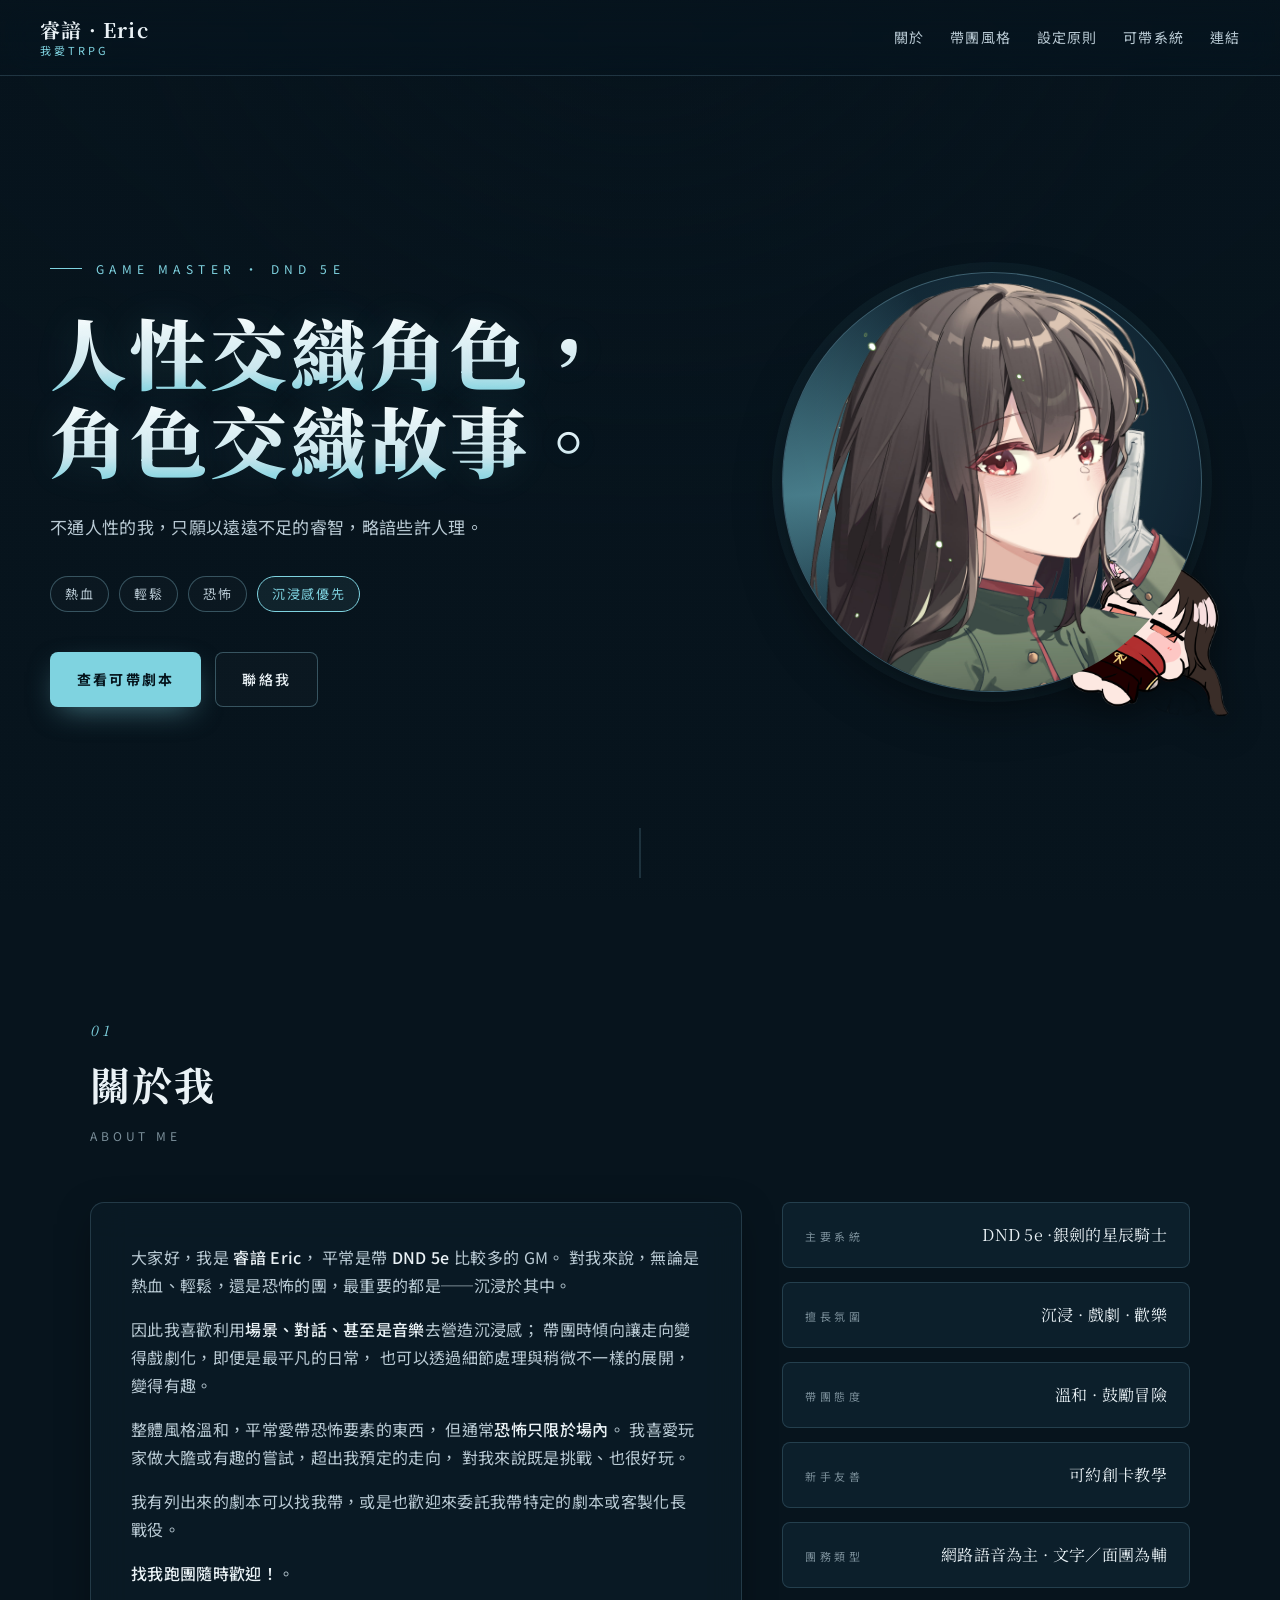
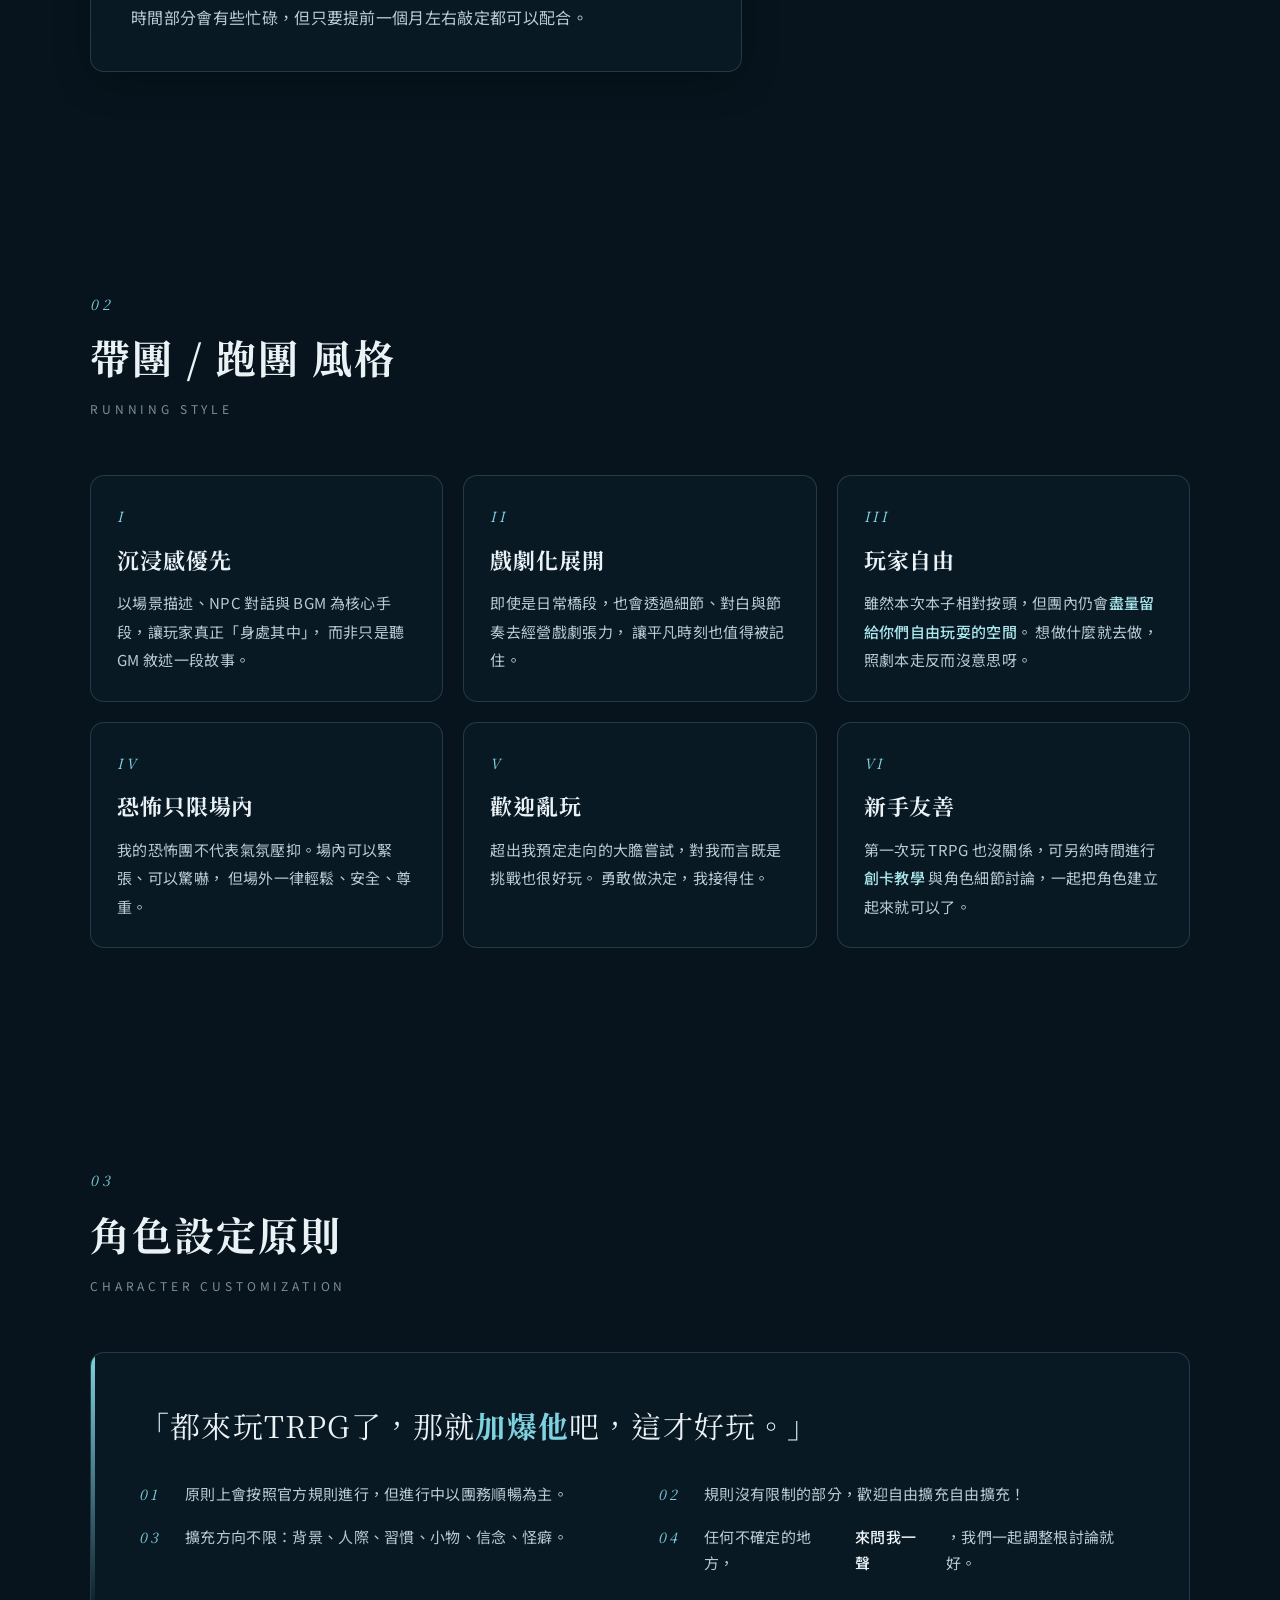
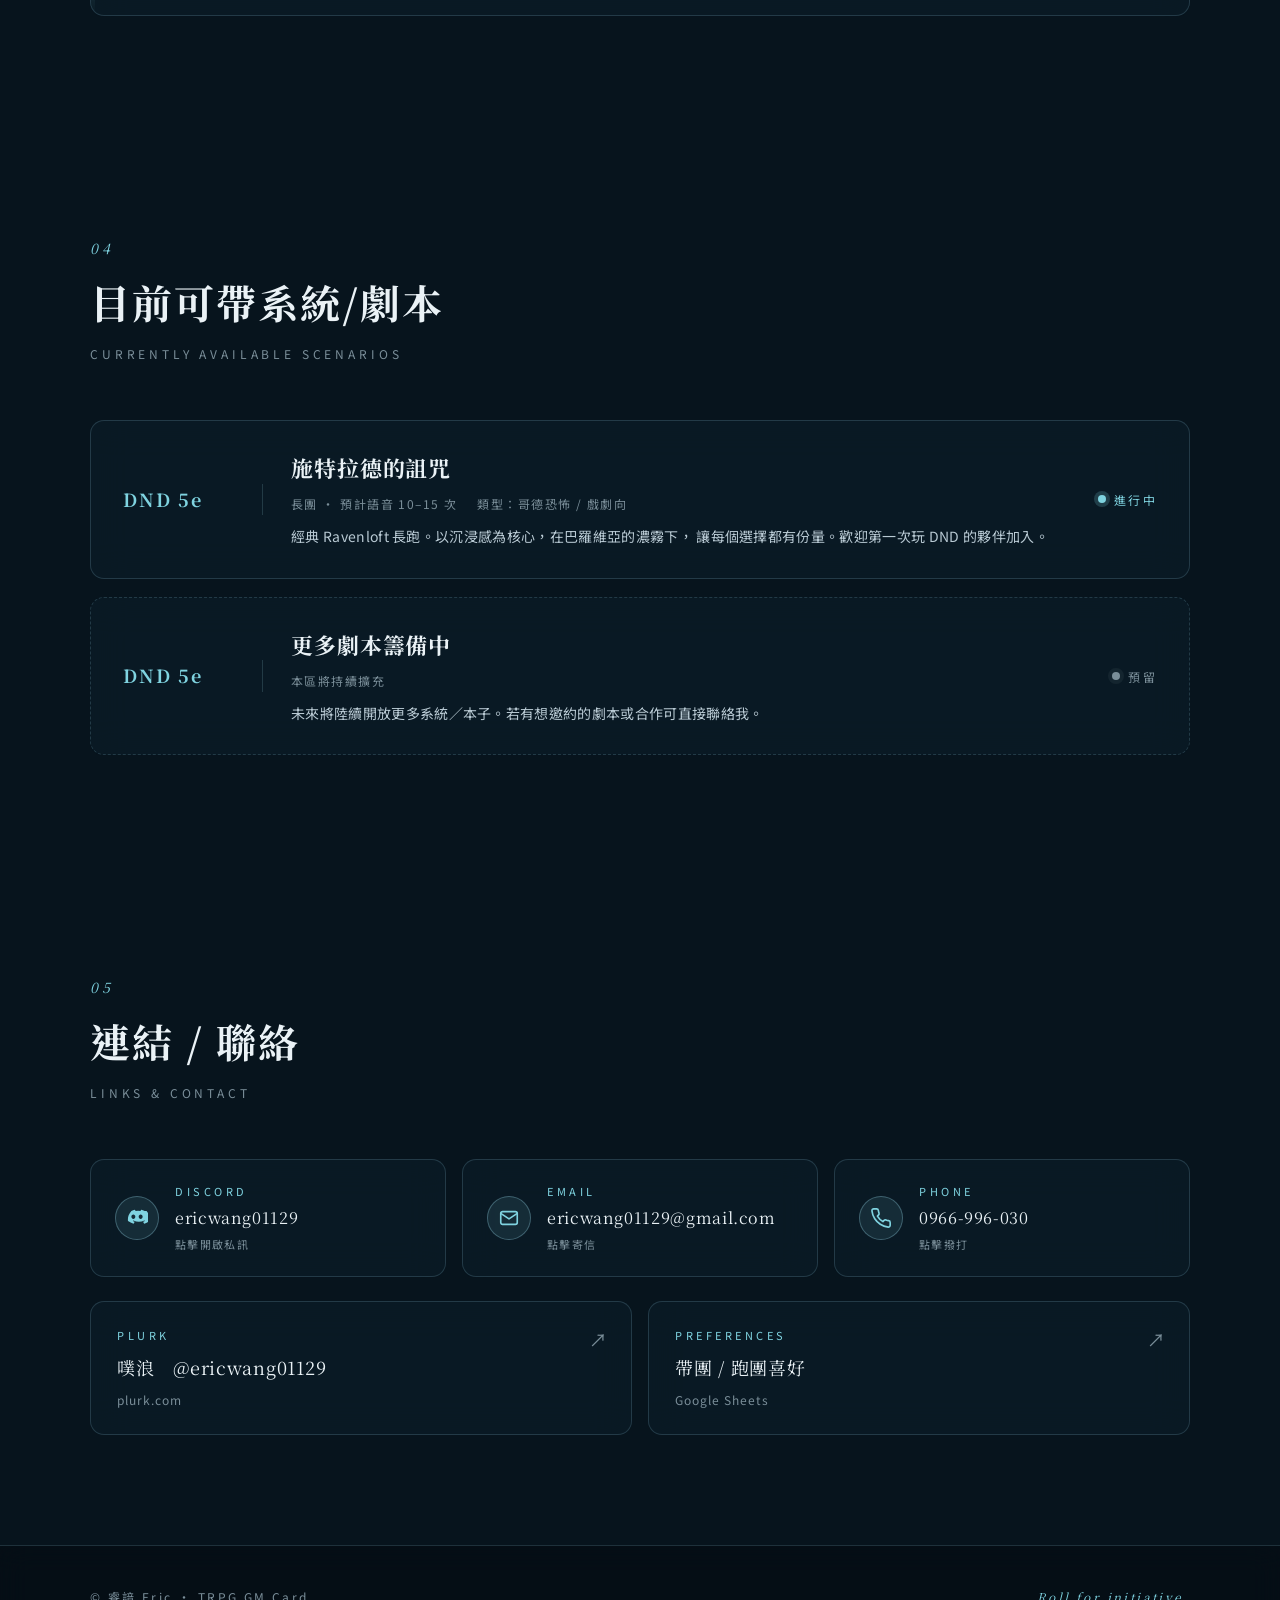
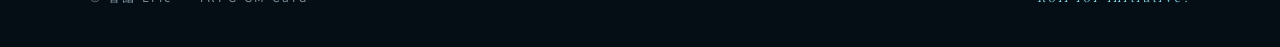
==== index.html @ 3abad796 "update: transparent portraits, remove voice section, refine about copy & links Co-Authored-By: Claud" ====
<!DOCTYPE html>
<html lang="zh-Hant">
<head>
<meta charset="UTF-8" />
<meta name="viewport" content="width=device-width, initial-scale=1.0" />
<title>睿諳 Eric｜TRPG GM / player</title>
<meta name="description" content="睿諳 Eric — TRPG GM 自介。擅長 DND5e，帶團以沉浸感與戲劇化為核心，歡迎玩家大膽嘗試。" />
<link rel="icon" type="image/png" href="icon.png" />
<link rel="preconnect" href="https://fonts.googleapis.com" />
<link rel="preconnect" href="https://fonts.gstatic.com" crossorigin />
<link href="https://fonts.googleapis.com/css2?family=Noto+Sans+TC:wght@300;400;500;700&family=Noto+Serif+TC:wght@500;700;900&family=Cormorant+Garamond:ital,wght@0,500;0,600;1,500&display=swap" rel="stylesheet" />
<link rel="stylesheet" href="style.css" />
</head>
<body>

<div class="bg-layer" aria-hidden="true"></div>
<div class="bg-veil" aria-hidden="true"></div>

<header class="nav">
  <div class="nav__brand">
    <span class="nav__mark">睿諳 · Eric</span>
    <span class="nav__sub">我愛TRPG</span>
  </div>
  <nav class="nav__links">
    <a href="#about">關於</a>
    <a href="#style">帶團風格</a>
    <a href="#custom">設定原則</a>
    <a href="#run">可帶系統</a>
    <a href="#contact">連結</a>
  </nav>
</header>

<main>

  <section class="hero" id="top">
    <div class="hero__inner">
      <div class="hero__text">
        <p class="hero__eyebrow">Game Master ·  DND 5e</p>
        <h1 class="hero__title">
          <span class="hero__title-line">人性交織角色，</span>
          <span class="hero__title-line">角色交織故事。</span>
        </h1>
        <p class="hero__slogan">
          不通人性的我，只願以遠遠不足的睿智，略諳些許人理。
        </p>
        <div class="hero__meta">
          <span class="tag">熱血</span>
          <span class="tag">輕鬆</span>
          <span class="tag">恐怖</span>
          <span class="tag tag--accent">沉浸感優先</span>
        </div>
        <div class="hero__cta">
          <a class="btn btn--primary" href="#run">查看可帶劇本</a>
          <a class="btn btn--ghost" href="#contact">聯絡我</a>
        </div>
      </div>

      <div class="hero__portrait">
        <div class="portrait-frame">
          <img src="icon.png" alt="睿諳 Eric 頭像" />
        </div>
        <div class="portrait-chibi">
          <img src="gm_portrait.png" alt="睿諳 Eric Q 版立繪" />
        </div>
      </div>
    </div>
    <div class="hero__scroll" aria-hidden="true">
      <span></span>
    </div>
  </section>

  <section class="section" id="about">
    <div class="section__head">
      <span class="section__index">01</span>
      <h2 class="section__title">關於我</h2>
      <p class="section__sub">About Me</p>
    </div>
    <div class="about">
      <div class="about__card">
        <p>
          大家好，我是 <strong>睿諳 Eric</strong>，
          平常是帶 <strong>DND 5e</strong> 比較多的 GM。
          對我來說，無論是熱血、輕鬆，還是恐怖的團，最重要的都是──沉浸於其中。
        </p>
        <p>
          因此我喜歡利用<strong>場景、對話、甚至是音樂</strong>去營造沉浸感；
          帶團時傾向讓走向變得戲劇化，即便是最平凡的日常，
          也可以透過細節處理與稍微不一樣的展開，變得有趣。
        </p>
        <p>
          整體風格溫和，平常愛帶恐怖要素的東西，
          但通常<strong>恐怖只限於場內</strong>。
          我喜愛玩家做大膽或有趣的嘗試，超出我預定的走向，
          對我來說既是挑戰、也很好玩。
        </p>
        <p>
          我有列出來的劇本可以找我帶，或是也歡迎來委託我帶特定的劇本或客製化長戰役。
        </p>
        <p>
          <strong>找我跑團隨時歡迎！</strong>。
        </p>
        <p>
          時間部分會有些忙碌，但只要提前一個月左右敲定都可以配合。
        </p>
      </div>
      <aside class="about__side">
        <div class="fact">
          <span class="fact__label">主要系統</span>
          <span class="fact__value">DND 5e ·銀劍的星辰騎士</span>
        </div>
        <div class="fact">
          <span class="fact__label">擅長氛圍</span>
          <span class="fact__value">沉浸 · 戲劇 · 歡樂</span>
        </div>
        <div class="fact">
          <span class="fact__label">帶團態度</span>
          <span class="fact__value">溫和 · 鼓勵冒險</span>
        </div>
        <div class="fact">
          <span class="fact__label">新手友善</span>
          <span class="fact__value">可約創卡教學</span>
        </div>
        <div class="fact">
          <span class="fact__label">團務類型</span>
          <span class="fact__value">網路語音為主 · 文字／面團為輔</span>
        </div>
      </aside>
    </div>
  </section>

  <section class="section" id="style">
    <div class="section__head">
      <span class="section__index">02</span>
      <h2 class="section__title">帶團 / 跑團 風格</h2>
      <p class="section__sub">Running Style</p>
    </div>
    <div class="cards">
      <article class="card">
        <div class="card__num">I</div>
        <h3 class="card__title">沉浸感優先</h3>
        <p class="card__desc">
          以場景描述、NPC 對話與 BGM 為核心手段，讓玩家真正「身處其中」，
          而非只是聽 GM 敘述一段故事。
        </p>
      </article>
      <article class="card">
        <div class="card__num">II</div>
        <h3 class="card__title">戲劇化展開</h3>
        <p class="card__desc">
          即使是日常橋段，也會透過細節、對白與節奏去經營戲劇張力，
          讓平凡時刻也值得被記住。
        </p>
      </article>
      <article class="card">
        <div class="card__num">III</div>
        <h3 class="card__title">玩家自由</h3>
        <p class="card__desc">
          雖然本次本子相對按頭，但團內仍會<strong>盡量留給你們自由玩耍的空間</strong>。
          想做什麼就去做，照劇本走反而沒意思呀。
        </p>
      </article>
      <article class="card">
        <div class="card__num">IV</div>
        <h3 class="card__title">恐怖只限場內</h3>
        <p class="card__desc">
          我的恐怖團不代表氣氛壓抑。場內可以緊張、可以驚嚇，
          但場外一律輕鬆、安全、尊重。
        </p>
      </article>
      <article class="card">
        <div class="card__num">V</div>
        <h3 class="card__title">歡迎亂玩</h3>
        <p class="card__desc">
          超出我預定走向的大膽嘗試，對我而言既是挑戰也很好玩。
          勇敢做決定，我接得住。
        </p>
      </article>
      <article class="card">
        <div class="card__num">VI</div>
        <h3 class="card__title">新手友善</h3>
        <p class="card__desc">
          第一次玩 TRPG 也沒關係，可另約時間進行<strong>創卡教學</strong>
          與角色細節討論，一起把角色建立起來就可以了。
        </p>
      </article>
    </div>
  </section>

  <section class="section" id="custom">
    <div class="section__head">
      <span class="section__index">03</span>
      <h2 class="section__title">角色設定原則</h2>
      <p class="section__sub">Character Customization</p>
    </div>
    <div class="quote-block">
      <p class="quote-block__text">
        「都來玩TRPG了，那就<strong>加爆他</strong>吧，這才好玩。」
      </p>
      <ul class="rule-list">
        <li><span>01</span>原則上會按照官方規則進行，但進行中以團務順暢為主。</li>
        <li><span>02</span>規則沒有限制的部分，歡迎自由擴充自由擴充！</li>
        <li><span>03</span>擴充方向不限：背景、人際、習慣、小物、信念、怪癖。</li>
        <li><span>04</span>任何不確定的地方，<strong>來問我一聲</strong>，我們一起調整根討論就好。</li>
      </ul>
    </div>
  </section>

  <section class="section" id="run">
    <div class="section__head">
      <span class="section__index">04</span>
      <h2 class="section__title">目前可帶系統/劇本</h2>
      <p class="section__sub">Currently Available Scenarios</p>
    </div>

    <div class="run-list">

      <article class="run-item run-item--active">
        <div class="run-item__system">DND 5e</div>
        <div class="run-item__body">
          <h3 class="run-item__title">施特拉德的詛咒</h3>
          <p class="run-item__meta">
            <span>長團 · 預計語音 10–15 次</span>
            <span>類型：哥德恐怖 / 戲劇向</span>
          </p>
          <p class="run-item__desc">
            經典 Ravenloft 長跑。以沉浸感為核心，在巴羅維亞的濃霧下，
            讓每個選擇都有份量。歡迎第一次玩 DND 的夥伴加入。
          </p>
        </div>
        <div class="run-item__status">
          <span class="status-dot"></span>
          <span>進行中</span>
        </div>
      </article>

      <article class="run-item run-item--placeholder" aria-hidden="false">
        <div class="run-item__system">DND 5e</div>
        <div class="run-item__body">
          <h3 class="run-item__title">更多劇本籌備中</h3>
          <p class="run-item__meta">
            <span>本區將持續擴充</span>
          </p>
          <p class="run-item__desc">
            未來將陸續開放更多系統／本子。若有想邀約的劇本或合作可直接聯絡我。
          </p>
        </div>
        <div class="run-item__status run-item__status--muted">
          <span class="status-dot status-dot--muted"></span>
          <span>預留</span>
        </div>
      </article>

    </div>
  </section>

  <section class="section" id="contact">
    <div class="section__head">
      <span class="section__index">05</span>
      <h2 class="section__title">連結 / 聯絡</h2>
      <p class="section__sub">Links &amp; Contact</p>
    </div>

    <div class="contacts">
      <a class="contact-card" href="https://discord.com/users/708892786069340219" target="_blank" rel="noopener" data-discord-id="708892786069340219" data-discord="ericwang01129" id="discord-link">
        <span class="contact-card__icon" aria-hidden="true">
          <svg viewBox="0 0 24 24" width="22" height="22" fill="currentColor"><path d="M20.317 4.369A19.791 19.791 0 0 0 16.558 3a.074.074 0 0 0-.079.037 13.707 13.707 0 0 0-.607 1.248 18.293 18.293 0 0 0-5.487 0 12.634 12.634 0 0 0-.617-1.248.077.077 0 0 0-.079-.037 19.736 19.736 0 0 0-3.76 1.369.07.07 0 0 0-.032.027C2.533 8.05 1.79 11.62 2.156 15.146a.082.082 0 0 0 .031.056 19.9 19.9 0 0 0 5.993 3.03.077.077 0 0 0 .084-.027 14.09 14.09 0 0 0 1.226-1.994.075.075 0 0 0-.041-.104 13.1 13.1 0 0 1-1.872-.892.076.076 0 0 1-.008-.127c.126-.094.252-.192.372-.291a.074.074 0 0 1 .077-.01c3.927 1.793 8.18 1.793 12.061 0a.074.074 0 0 1 .078.009c.12.099.246.198.373.292a.076.076 0 0 1-.006.127 12.299 12.299 0 0 1-1.873.891.076.076 0 0 0-.04.105c.36.698.772 1.362 1.225 1.993a.076.076 0 0 0 .084.028 19.84 19.84 0 0 0 6.002-3.03.077.077 0 0 0 .032-.054c.5-4.086-.838-7.627-3.548-10.75a.06.06 0 0 0-.031-.028zM8.02 13.001c-1.183 0-2.157-1.086-2.157-2.419 0-1.333.956-2.419 2.157-2.419 1.21 0 2.176 1.095 2.157 2.419 0 1.333-.956 2.419-2.157 2.419zm7.975 0c-1.183 0-2.157-1.086-2.157-2.419 0-1.333.955-2.419 2.157-2.419 1.21 0 2.176 1.095 2.157 2.419 0 1.333-.946 2.419-2.157 2.419z"/></svg>
        </span>
        <span class="contact-card__body">
          <span class="contact-card__label">Discord</span>
          <span class="contact-card__value">ericwang01129</span>
          <span class="contact-card__hint">點擊開啟私訊</span>
        </span>
      </a>
      <a class="contact-card" href="mailto:ericwang01129@gmail.com">
        <span class="contact-card__icon" aria-hidden="true">
          <svg viewBox="0 0 24 24" width="22" height="22" fill="none" stroke="currentColor" stroke-width="1.8" stroke-linecap="round" stroke-linejoin="round"><rect x="3" y="5" width="18" height="14" rx="2"/><path d="m3 7 9 6 9-6"/></svg>
        </span>
        <span class="contact-card__body">
          <span class="contact-card__label">Email</span>
          <span class="contact-card__value">ericwang01129@gmail.com</span>
          <span class="contact-card__hint">點擊寄信</span>
        </span>
      </a>
      <a class="contact-card" href="tel:+886966996030">
        <span class="contact-card__icon" aria-hidden="true">
          <svg viewBox="0 0 24 24" width="22" height="22" fill="none" stroke="currentColor" stroke-width="1.8" stroke-linecap="round" stroke-linejoin="round"><path d="M22 16.92v3a2 2 0 0 1-2.18 2 19.8 19.8 0 0 1-8.63-3.07 19.5 19.5 0 0 1-6-6A19.8 19.8 0 0 1 2.12 4.18 2 2 0 0 1 4.11 2h3a2 2 0 0 1 2 1.72c.13.96.37 1.9.72 2.81a2 2 0 0 1-.45 2.11L8.09 9.91a16 16 0 0 0 6 6l1.27-1.27a2 2 0 0 1 2.11-.45c.91.35 1.85.59 2.81.72A2 2 0 0 1 22 16.92z"/></svg>
        </span>
        <span class="contact-card__body">
          <span class="contact-card__label">Phone</span>
          <span class="contact-card__value">0966-996-030</span>
          <span class="contact-card__hint">點擊撥打</span>
        </span>
      </a>
    </div>

    <div class="links">
      <a class="link-card link-card--plurk" href="https://www.plurk.com/ericwang01129" target="_blank" rel="noopener">
        <span class="link-card__label">Plurk</span>
        <span class="link-card__title">噗浪　@ericwang01129</span>
        <span class="link-card__host">plurk.com</span>
      </a>
      <a class="link-card" href="https://docs.google.com/spreadsheets/d/1qaFRh_afMHn3Cic2g0D_mA1LK4wx4jQMWtgRkd-EBUM/edit?usp=sharing" target="_blank" rel="noopener">
        <span class="link-card__label">Preferences</span>
        <span class="link-card__title">帶團 / 跑團喜好</span>
        <span class="link-card__host">Google Sheets</span>
      </a>
    </div>
  </section>

</main>

<footer class="footer">
  <div class="footer__inner">
    <p class="footer__left">© 睿諳 Eric · TRPG GM Card</p>
    <p class="footer__right">Roll for initiative.</p>
  </div>
</footer>

<script src="script.js" defer></script>
</body>
</html>
---- style.css ----
/* ============================================================
   睿諳 Eric · TRPG GM Card
   Palette: deep ocean blue + muted teal + warm accent
   ============================================================ */

:root {
  --c-ink:        #eaf2f6;
  --c-ink-soft:   #b9cad4;
  --c-ink-mute:   #7a8e99;
  --c-bg:         #07141d;
  --c-surface:    rgba(12, 28, 39, 0.72);
  --c-surface-2:  rgba(18, 40, 55, 0.55);
  --c-border:     rgba(150, 210, 230, 0.18);
  --c-border-2:   rgba(150, 210, 230, 0.32);
  --c-accent:     #7fd3e0;        /* teal */
  --c-accent-2:   #a8e6ec;        /* light teal */
  --c-warm:       #e08a7a;        /* coral (portrait scarf) */
  --c-warm-2:     #f2b3a5;

  --f-serif:    "Noto Serif TC", "Cormorant Garamond", "Songti TC", serif;
  --f-sans:     "Noto Sans TC", -apple-system, "PingFang TC", "Microsoft JhengHei", sans-serif;

  --radius:   14px;
  --radius-s: 8px;
  --shadow-1: 0 10px 40px -12px rgba(0, 0, 0, 0.55);
  --shadow-2: 0 20px 60px -20px rgba(0, 0, 0, 0.7);

  --maxw: 1180px;
}

*, *::before, *::after { box-sizing: border-box; }

html { scroll-behavior: smooth; }

body {
  margin: 0;
  font-family: var(--f-sans);
  color: var(--c-ink);
  background: var(--c-bg);
  line-height: 1.75;
  letter-spacing: 0.02em;
  overflow-x: hidden;
  -webkit-font-smoothing: antialiased;
}

/* ---------- background layers ---------- */
.bg-layer {
  position: fixed;
  inset: 0;
  z-index: -2;
  background-image: url("background.png");
  background-size: cover;
  background-position: center top;
  background-repeat: no-repeat;
  filter: saturate(1.05) brightness(0.55);
  transform: scale(1.03);
}
.bg-veil {
  position: fixed;
  inset: 0;
  z-index: -1;
  background:
    radial-gradient(ellipse at 50% 0%, rgba(7, 20, 29, 0.35) 0%, rgba(7, 20, 29, 0.85) 55%, rgba(7, 20, 29, 0.98) 100%),
    linear-gradient(180deg, rgba(7, 20, 29, 0) 0%, rgba(7, 20, 29, 0.92) 60%);
}

/* subtle grain */
body::after {
  content: "";
  pointer-events: none;
  position: fixed;
  inset: 0;
  z-index: -1;
  background-image:
    radial-gradient(rgba(255,255,255,0.03) 1px, transparent 1px);
  background-size: 3px 3px;
  opacity: 0.5;
  mix-blend-mode: overlay;
}

/* ---------- nav ---------- */
.nav {
  position: sticky;
  top: 0;
  z-index: 20;
  display: flex;
  justify-content: space-between;
  align-items: center;
  padding: 18px 40px;
  backdrop-filter: blur(14px) saturate(1.2);
  -webkit-backdrop-filter: blur(14px) saturate(1.2);
  background: linear-gradient(180deg, rgba(7,20,29,0.7), rgba(7,20,29,0.35));
  border-bottom: 1px solid var(--c-border);
}
.nav__brand {
  display: flex;
  flex-direction: column;
  line-height: 1.2;
}
.nav__mark {
  font-family: var(--f-serif);
  font-weight: 700;
  font-size: 20px;
  letter-spacing: 0.06em;
  color: var(--c-ink);
}
.nav__sub {
  font-size: 11px;
  letter-spacing: 0.28em;
  color: var(--c-accent);
  text-transform: uppercase;
  margin-top: 2px;
}
.nav__links {
  display: flex;
  gap: 26px;
}
.nav__links a {
  color: var(--c-ink-soft);
  text-decoration: none;
  font-size: 14px;
  letter-spacing: 0.08em;
  position: relative;
  transition: color 0.2s ease;
}
.nav__links a::after {
  content: "";
  position: absolute;
  left: 0; right: 0; bottom: -6px;
  height: 1px;
  background: var(--c-accent);
  transform: scaleX(0);
  transform-origin: left;
  transition: transform 0.3s ease;
}
.nav__links a:hover {
  color: var(--c-ink);
}
.nav__links a:hover::after { transform: scaleX(1); }

/* ---------- hero ---------- */
.hero {
  position: relative;
  min-height: calc(100vh - 68px);
  display: flex;
  align-items: center;
  padding: 60px 40px 80px;
}
.hero__inner {
  width: 100%;
  max-width: var(--maxw);
  margin: 0 auto;
  display: grid;
  grid-template-columns: 1.35fr 1fr;
  gap: 60px;
  align-items: center;
}
.hero__eyebrow {
  font-family: var(--f-sans);
  letter-spacing: 0.45em;
  text-transform: uppercase;
  font-size: 12px;
  color: var(--c-accent);
  margin: 0 0 28px;
  padding-left: 46px;
  position: relative;
}
.hero__eyebrow::before {
  content: "";
  position: absolute;
  left: 0;
  top: 50%;
  width: 32px;
  height: 1px;
  background: var(--c-accent);
}
.hero__title {
  font-family: var(--f-serif);
  font-weight: 900;
  font-size: clamp(40px, 6vw, 78px);
  line-height: 1.15;
  margin: 0 0 28px;
  letter-spacing: 0.04em;
  color: var(--c-ink);
}
.hero__title-line {
  display: block;
  background: linear-gradient(180deg, #ffffff 0%, #cfe8ef 70%, #7fd3e0 100%);
  -webkit-background-clip: text;
  background-clip: text;
  color: transparent;
  text-shadow: 0 0 40px rgba(127, 211, 224, 0.12);
}
.hero__slogan {
  font-size: 17px;
  color: var(--c-ink-soft);
  max-width: 520px;
  margin: 0 0 32px;
  line-height: 1.9;
}
.hero__meta {
  display: flex;
  gap: 10px;
  flex-wrap: wrap;
  margin-bottom: 40px;
}
.tag {
  display: inline-block;
  padding: 6px 14px;
  border: 1px solid var(--c-border-2);
  border-radius: 999px;
  font-size: 13px;
  letter-spacing: 0.12em;
  color: var(--c-ink-soft);
  background: rgba(255,255,255,0.02);
}
.tag--accent {
  border-color: var(--c-accent);
  color: var(--c-accent);
  background: rgba(127, 211, 224, 0.08);
}

.hero__cta { display: flex; gap: 14px; flex-wrap: wrap; }
.btn {
  display: inline-flex;
  align-items: center;
  gap: 8px;
  padding: 14px 26px;
  border-radius: var(--radius-s);
  font-size: 14px;
  letter-spacing: 0.16em;
  text-decoration: none;
  font-weight: 500;
  transition: transform 0.2s ease, background 0.25s ease, border-color 0.25s ease;
  border: 1px solid transparent;
}
.btn--primary {
  background: var(--c-accent);
  color: #05141c;
  font-weight: 700;
  box-shadow: 0 10px 30px -10px rgba(127, 211, 224, 0.55);
}
.btn--primary:hover {
  transform: translateY(-2px);
  background: var(--c-accent-2);
}
.btn--ghost {
  color: var(--c-ink);
  border-color: var(--c-border-2);
  background: rgba(255,255,255,0.02);
}
.btn--ghost:hover {
  border-color: var(--c-accent);
  color: var(--c-accent);
  transform: translateY(-2px);
}

/* hero portrait */
.hero__portrait {
  position: relative;
  justify-self: center;
  width: min(420px, 100%);
  aspect-ratio: 1 / 1;
}
.portrait-frame {
  position: absolute;
  inset: 0;
  border-radius: 50%;
  overflow: hidden;
  border: 1px solid var(--c-border-2);
  box-shadow: var(--shadow-2), 0 0 0 10px rgba(127, 211, 224, 0.05);
  background:
    radial-gradient(circle at 50% 40%, rgba(127, 211, 224, 0.22) 0%, rgba(18, 40, 55, 0.85) 60%, rgba(7, 20, 29, 0.95) 100%);
}
.portrait-frame::before {
  content: "";
  position: absolute;
  inset: -2px;
  border-radius: 50%;
  background: conic-gradient(from 140deg, transparent 0 20%, rgba(127,211,224,0.5) 35%, transparent 55% 100%);
  animation: spin 16s linear infinite;
  z-index: 0;
}
.portrait-frame img {
  position: relative;
  width: 100%;
  height: 100%;
  object-fit: cover;
  z-index: 1;
}
.portrait-chibi {
  position: absolute;
  right: -30px;
  bottom: -30px;
  width: 42%;
  animation: float 6s ease-in-out infinite;
  filter: drop-shadow(0 10px 18px rgba(0,0,0,0.45));
  pointer-events: none;
}
.portrait-chibi img { width: 100%; display: block; }

@keyframes spin { to { transform: rotate(360deg); } }
@keyframes float {
  0%, 100% { transform: translateY(0) rotate(0deg); }
  50%      { transform: translateY(-10px) rotate(-2deg); }
}

.hero__scroll {
  position: absolute;
  bottom: 30px;
  left: 50%;
  transform: translateX(-50%);
  width: 1px;
  height: 50px;
  background: var(--c-border-2);
  overflow: hidden;
}
.hero__scroll span {
  position: absolute;
  top: -50%;
  left: 0;
  width: 100%;
  height: 50%;
  background: linear-gradient(180deg, transparent, var(--c-accent));
  animation: drop 2s ease-in-out infinite;
}
@keyframes drop {
  0% { top: -50%; }
  100% { top: 100%; }
}

/* ---------- section common ---------- */
.section {
  max-width: var(--maxw);
  margin: 0 auto;
  padding: 110px 40px;
  position: relative;
}
.section__head {
  margin-bottom: 56px;
  display: flex;
  flex-direction: column;
  align-items: flex-start;
}
.section__index {
  font-family: var(--f-serif);
  font-style: italic;
  font-size: 14px;
  letter-spacing: 0.3em;
  color: var(--c-accent);
  margin-bottom: 6px;
}
.section__title {
  font-family: var(--f-serif);
  font-size: clamp(28px, 3.5vw, 40px);
  font-weight: 700;
  margin: 0 0 6px;
  letter-spacing: 0.05em;
}
.section__sub {
  margin: 0;
  font-size: 12px;
  letter-spacing: 0.32em;
  text-transform: uppercase;
  color: var(--c-ink-mute);
}

/* ---------- about ---------- */
.about {
  display: grid;
  grid-template-columns: 1.6fr 1fr;
  gap: 40px;
}
.about__card {
  background: var(--c-surface);
  border: 1px solid var(--c-border);
  border-radius: var(--radius);
  padding: 40px;
  backdrop-filter: blur(18px);
  -webkit-backdrop-filter: blur(18px);
  box-shadow: var(--shadow-1);
}
.about__card p {
  margin: 0 0 16px;
  color: var(--c-ink-soft);
  font-size: 16px;
}
.about__card p:last-child { margin-bottom: 0; }
.about__card strong { color: var(--c-ink); font-weight: 500; }
.about__card em {
  font-style: normal;
  color: var(--c-accent);
  font-weight: 500;
  border-bottom: 1px dashed var(--c-accent);
  padding-bottom: 1px;
}

.about__side {
  display: flex;
  flex-direction: column;
  gap: 14px;
}
.fact {
  border: 1px solid var(--c-border);
  border-radius: var(--radius-s);
  padding: 18px 22px;
  background: var(--c-surface-2);
  display: flex;
  justify-content: space-between;
  align-items: baseline;
  gap: 18px;
  transition: border-color 0.25s ease, transform 0.25s ease;
}
.fact:hover {
  border-color: var(--c-accent);
  transform: translateX(4px);
}
.fact__label {
  font-size: 11px;
  letter-spacing: 0.32em;
  color: var(--c-ink-mute);
  text-transform: uppercase;
}
.fact__value {
  font-family: var(--f-serif);
  font-size: 16px;
  color: var(--c-ink);
  text-align: right;
}

/* ---------- cards grid (style) ---------- */
.cards {
  display: grid;
  grid-template-columns: repeat(3, 1fr);
  gap: 20px;
}
.card {
  background: var(--c-surface);
  border: 1px solid var(--c-border);
  border-radius: var(--radius);
  padding: 28px 26px 26px;
  backdrop-filter: blur(18px);
  -webkit-backdrop-filter: blur(18px);
  transition: transform 0.3s ease, border-color 0.3s ease, background 0.3s ease;
  position: relative;
  overflow: hidden;
}
.card::before {
  content: "";
  position: absolute;
  inset: 0;
  background: linear-gradient(180deg, rgba(127,211,224,0.08), transparent 50%);
  opacity: 0;
  transition: opacity 0.3s ease;
}
.card:hover {
  transform: translateY(-4px);
  border-color: var(--c-border-2);
  background: rgba(18, 40, 55, 0.75);
}
.card:hover::before { opacity: 1; }
.card__num {
  font-family: var(--f-serif);
  font-style: italic;
  font-size: 14px;
  letter-spacing: 0.2em;
  color: var(--c-accent);
  margin-bottom: 12px;
  position: relative;
}
.card__title {
  font-family: var(--f-serif);
  font-size: 22px;
  margin: 0 0 10px;
  color: var(--c-ink);
  letter-spacing: 0.04em;
  position: relative;
}
.card__desc {
  margin: 0;
  color: var(--c-ink-soft);
  font-size: 15px;
  line-height: 1.9;
  position: relative;
}
.card__desc strong { color: var(--c-accent-2); font-weight: 500; }

/* ---------- duo (voice) ---------- */
.duo {
  display: grid;
  grid-template-columns: 1fr auto 1fr auto 1fr;
  gap: 28px;
  align-items: stretch;
  background: var(--c-surface);
  border: 1px solid var(--c-border);
  border-radius: var(--radius);
  padding: 40px;
  backdrop-filter: blur(18px);
  -webkit-backdrop-filter: blur(18px);
}
.duo__item { padding: 4px 0; }
.duo__title {
  font-family: var(--f-serif);
  font-size: 20px;
  margin: 0 0 10px;
  color: var(--c-accent);
  letter-spacing: 0.08em;
}
.duo__body {
  margin: 0;
  font-size: 15px;
  color: var(--c-ink-soft);
  line-height: 1.9;
}
.duo__body strong { color: var(--c-ink); font-weight: 500; }
.duo__divider {
  width: 1px;
  background: linear-gradient(180deg, transparent, var(--c-border-2), transparent);
}

/* ---------- quote + rules (custom) ---------- */
.quote-block {
  background: var(--c-surface);
  border: 1px solid var(--c-border);
  border-radius: var(--radius);
  padding: 48px 48px 40px;
  backdrop-filter: blur(18px);
  -webkit-backdrop-filter: blur(18px);
  position: relative;
  overflow: hidden;
}
.quote-block::before {
  content: "";
  position: absolute;
  top: 0; left: 0;
  width: 4px; height: 100%;
  background: linear-gradient(180deg, var(--c-accent), transparent);
}
.quote-block__text {
  font-family: var(--f-serif);
  font-size: clamp(22px, 2.5vw, 30px);
  line-height: 1.6;
  margin: 0 0 32px;
  color: var(--c-ink);
  letter-spacing: 0.04em;
}
.quote-block__text strong {
  color: var(--c-accent);
  font-weight: 700;
}
.rule-list {
  margin: 0;
  padding: 0;
  list-style: none;
  display: grid;
  grid-template-columns: repeat(2, 1fr);
  gap: 18px 36px;
}
.rule-list li {
  display: flex;
  align-items: flex-start;
  gap: 16px;
  color: var(--c-ink-soft);
  font-size: 15px;
  line-height: 1.7;
}
.rule-list li span {
  flex-shrink: 0;
  font-family: var(--f-serif);
  font-style: italic;
  color: var(--c-accent);
  font-size: 14px;
  letter-spacing: 0.2em;
  padding-top: 2px;
  min-width: 30px;
}
.rule-list li strong { color: var(--c-ink); font-weight: 500; }

/* ---------- run list ---------- */
.run-list {
  display: flex;
  flex-direction: column;
  gap: 18px;
}
.run-item {
  display: grid;
  grid-template-columns: 140px 1fr auto;
  gap: 28px;
  align-items: center;
  background: var(--c-surface);
  border: 1px solid var(--c-border);
  border-radius: var(--radius);
  padding: 28px 32px;
  backdrop-filter: blur(18px);
  -webkit-backdrop-filter: blur(18px);
  transition: border-color 0.3s ease, transform 0.3s ease;
}
.run-item:hover {
  border-color: var(--c-accent);
  transform: translateX(4px);
}
.run-item--placeholder {
  opacity: 0.7;
  border-style: dashed;
}
.run-item--placeholder:hover {
  transform: none;
  border-color: var(--c-border-2);
}
.run-item__system {
  font-family: var(--f-serif);
  font-weight: 700;
  font-size: 18px;
  letter-spacing: 0.1em;
  color: var(--c-accent);
  border-right: 1px solid var(--c-border);
  padding-right: 28px;
}
.run-item__title {
  font-family: var(--f-serif);
  font-size: 22px;
  margin: 0 0 6px;
  color: var(--c-ink);
  letter-spacing: 0.04em;
}
.run-item__meta {
  margin: 0 0 10px;
  display: flex;
  gap: 20px;
  flex-wrap: wrap;
  font-size: 12px;
  color: var(--c-ink-mute);
  letter-spacing: 0.12em;
}
.run-item__meta span { display: inline-block; }
.run-item__desc {
  margin: 0;
  color: var(--c-ink-soft);
  font-size: 14px;
  line-height: 1.8;
}
.run-item__status {
  display: flex;
  align-items: center;
  gap: 8px;
  font-size: 12px;
  letter-spacing: 0.2em;
  color: var(--c-accent);
  text-transform: uppercase;
}
.run-item__status--muted { color: var(--c-ink-mute); }
.status-dot {
  width: 8px;
  height: 8px;
  border-radius: 50%;
  background: var(--c-accent);
  box-shadow: 0 0 0 4px rgba(127, 211, 224, 0.2);
  animation: pulse 2.2s ease-in-out infinite;
}
.status-dot--muted {
  background: var(--c-ink-mute);
  box-shadow: 0 0 0 4px rgba(120,140,150,0.1);
  animation: none;
}
@keyframes pulse {
  0%, 100% { box-shadow: 0 0 0 4px rgba(127, 211, 224, 0.2); }
  50%      { box-shadow: 0 0 0 8px rgba(127, 211, 224, 0); }
}

/* ---------- contacts ---------- */
.contacts {
  display: grid;
  grid-template-columns: repeat(3, 1fr);
  gap: 16px;
  margin-bottom: 24px;
}
.contact-card {
  display: flex;
  align-items: center;
  gap: 16px;
  text-decoration: none;
  padding: 22px 24px;
  background: var(--c-surface);
  border: 1px solid var(--c-border);
  border-radius: var(--radius);
  backdrop-filter: blur(18px);
  -webkit-backdrop-filter: blur(18px);
  transition: transform 0.25s ease, border-color 0.25s ease, background 0.25s ease;
  color: var(--c-ink);
  position: relative;
  overflow: hidden;
}
.contact-card:hover {
  transform: translateY(-3px);
  border-color: var(--c-accent);
  background: rgba(18, 40, 55, 0.85);
}
.contact-card__icon {
  flex-shrink: 0;
  width: 44px;
  height: 44px;
  border-radius: 50%;
  display: inline-flex;
  align-items: center;
  justify-content: center;
  background: rgba(127, 211, 224, 0.1);
  color: var(--c-accent);
  border: 1px solid var(--c-border-2);
  transition: background 0.25s ease, color 0.25s ease;
}
.contact-card:hover .contact-card__icon {
  background: var(--c-accent);
  color: #05141c;
}
.contact-card__body {
  display: flex;
  flex-direction: column;
  gap: 3px;
  min-width: 0;
}
.contact-card__label {
  font-size: 11px;
  letter-spacing: 0.32em;
  color: var(--c-accent);
  text-transform: uppercase;
}
.contact-card__value {
  font-family: var(--f-serif);
  font-size: 16px;
  color: var(--c-ink);
  letter-spacing: 0.04em;
  overflow: hidden;
  text-overflow: ellipsis;
  white-space: nowrap;
}
.contact-card__hint {
  font-size: 11px;
  color: var(--c-ink-mute);
  letter-spacing: 0.12em;
}
.contact-card.is-copied .contact-card__hint { color: var(--c-accent); }

/* ---------- links ---------- */
.links {
  display: grid;
  grid-template-columns: repeat(2, 1fr);
  gap: 16px;
}
.link-card {
  display: flex;
  flex-direction: column;
  gap: 6px;
  text-decoration: none;
  padding: 24px 26px;
  background: var(--c-surface);
  border: 1px solid var(--c-border);
  border-radius: var(--radius);
  backdrop-filter: blur(18px);
  -webkit-backdrop-filter: blur(18px);
  transition: transform 0.25s ease, border-color 0.25s ease, background 0.25s ease;
  position: relative;
  overflow: hidden;
}
.link-card::after {
  content: "↗";
  position: absolute;
  top: 22px;
  right: 24px;
  font-size: 18px;
  color: var(--c-ink-mute);
  transition: color 0.25s ease, transform 0.25s ease;
}
.link-card:hover {
  transform: translateY(-3px);
  border-color: var(--c-accent);
  background: rgba(18, 40, 55, 0.85);
}
.link-card:hover::after {
  color: var(--c-accent);
  transform: translate(2px, -2px);
}
.link-card__label {
  font-size: 11px;
  letter-spacing: 0.32em;
  color: var(--c-accent);
  text-transform: uppercase;
}
.link-card__title {
  font-family: var(--f-serif);
  font-size: 18px;
  color: var(--c-ink);
  letter-spacing: 0.04em;
}
.link-card__host {
  font-size: 12px;
  color: var(--c-ink-mute);
  letter-spacing: 0.08em;
}
.link-card--plurk::before {
  content: "";
  position: absolute;
  bottom: 0; left: 0;
  height: 2px; width: 100%;
  background: linear-gradient(90deg, var(--c-warm), var(--c-accent));
  transform: scaleX(0);
  transform-origin: left;
  transition: transform 0.4s ease;
}
.link-card--plurk:hover::before { transform: scaleX(1); }

/* ---------- footer ---------- */
.footer {
  border-top: 1px solid var(--c-border);
  background: rgba(5, 14, 20, 0.85);
  backdrop-filter: blur(14px);
  -webkit-backdrop-filter: blur(14px);
}
.footer__inner {
  max-width: var(--maxw);
  margin: 0 auto;
  padding: 28px 40px;
  display: flex;
  justify-content: space-between;
  font-size: 12px;
  color: var(--c-ink-mute);
  letter-spacing: 0.2em;
}
.footer__right {
  font-family: var(--f-serif);
  font-style: italic;
  color: var(--c-accent);
}

/* ---------- reveal on scroll ---------- */
.reveal {
  opacity: 0;
  transform: translateY(24px);
  transition: opacity 0.8s ease, transform 0.8s ease;
}
.reveal.is-visible {
  opacity: 1;
  transform: none;
}

/* ---------- responsive ---------- */
@media (max-width: 960px) {
  .nav { padding: 14px 20px; }
  .nav__links { display: none; }

  .hero { padding: 40px 20px 60px; }
  .hero__inner {
    grid-template-columns: 1fr;
    gap: 40px;
  }
  .hero__portrait { width: min(320px, 80%); order: -1; }
  .portrait-chibi { right: -10px; bottom: -10px; }

  .section { padding: 80px 20px; }

  .about { grid-template-columns: 1fr; gap: 20px; }
  .about__card { padding: 28px; }

  .cards { grid-template-columns: 1fr; }

  .duo {
    grid-template-columns: 1fr;
    padding: 28px;
  }
  .duo__divider {
    width: 100%;
    height: 1px;
    background: linear-gradient(90deg, transparent, var(--c-border-2), transparent);
  }

  .quote-block { padding: 32px 28px; }
  .rule-list { grid-template-columns: 1fr; }

  .run-item {
    grid-template-columns: 1fr;
    gap: 12px;
    padding: 22px;
  }
  .run-item__system {
    border-right: none;
    border-bottom: 1px solid var(--c-border);
    padding: 0 0 12px;
  }

  .links { grid-template-columns: 1fr; }
  .contacts { grid-template-columns: 1fr; }

  .footer__inner {
    flex-direction: column;
    gap: 10px;
    text-align: center;
    padding: 20px;
  }
}
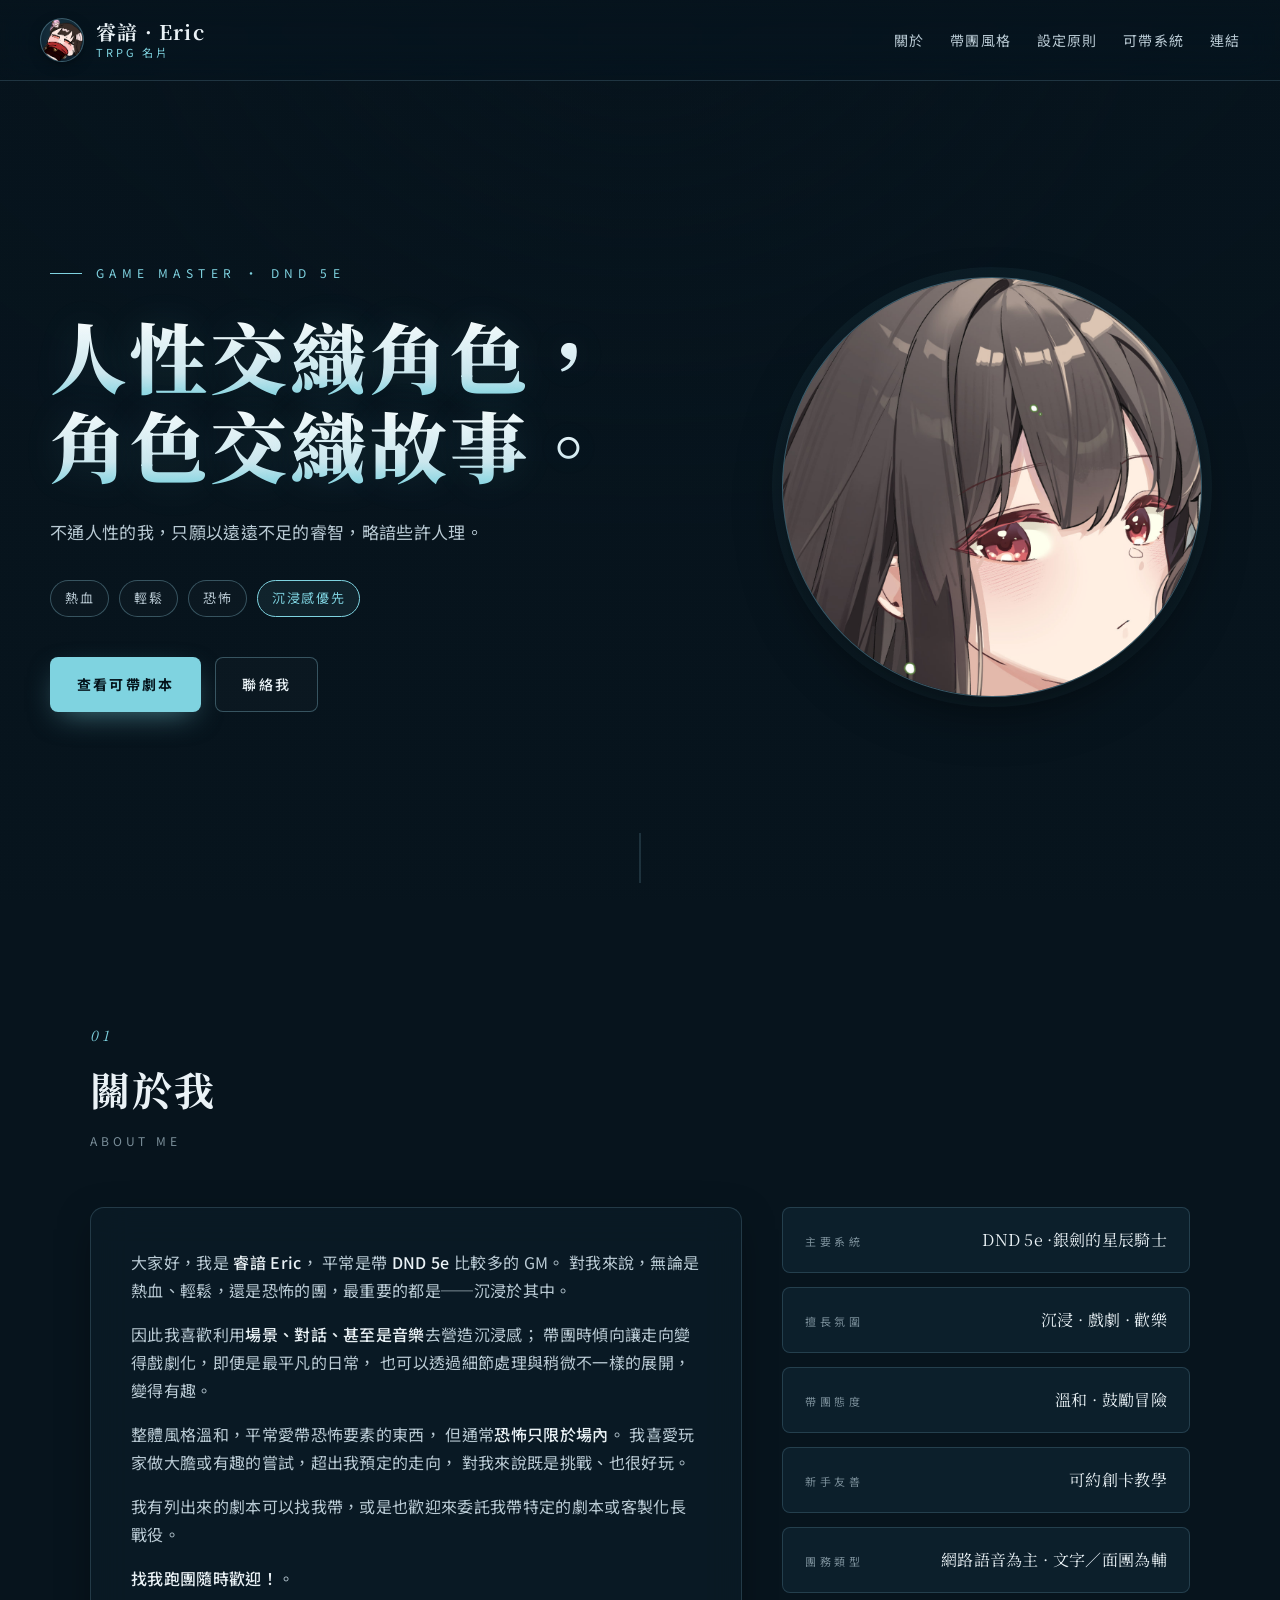
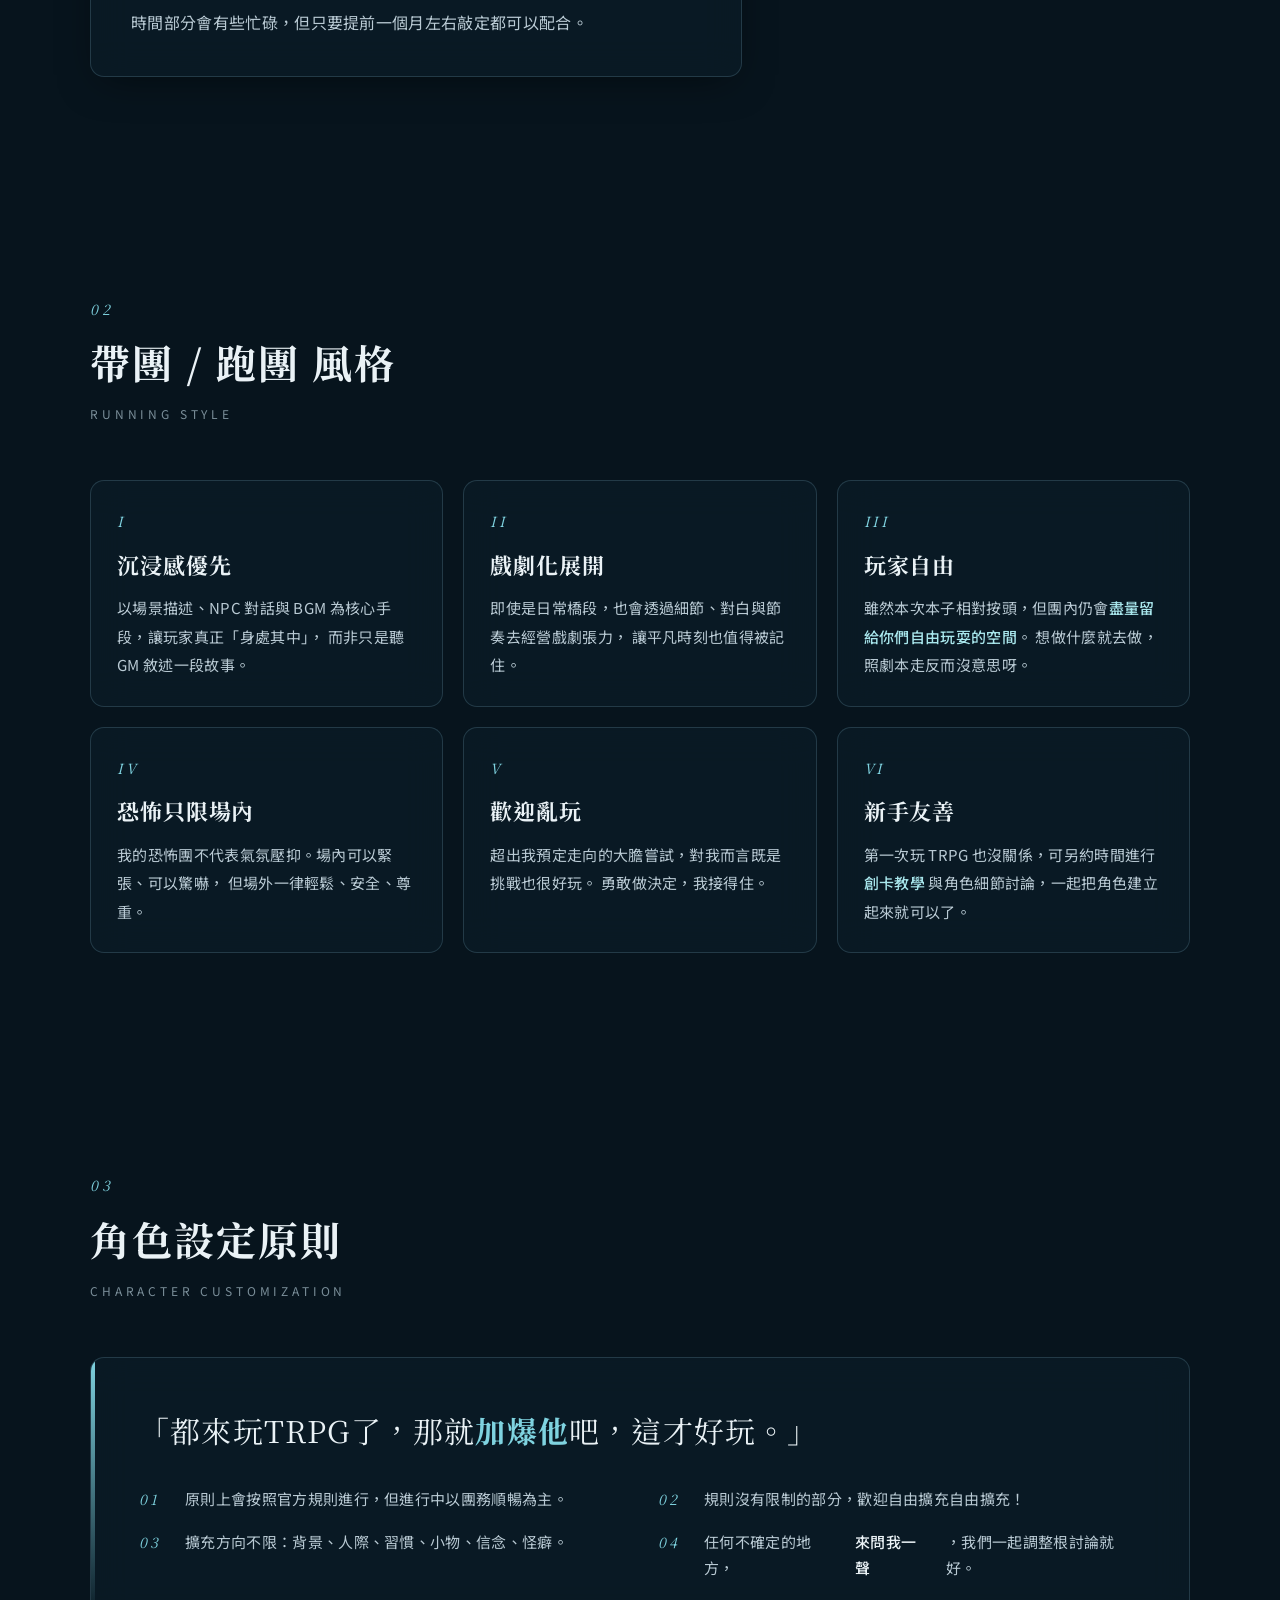
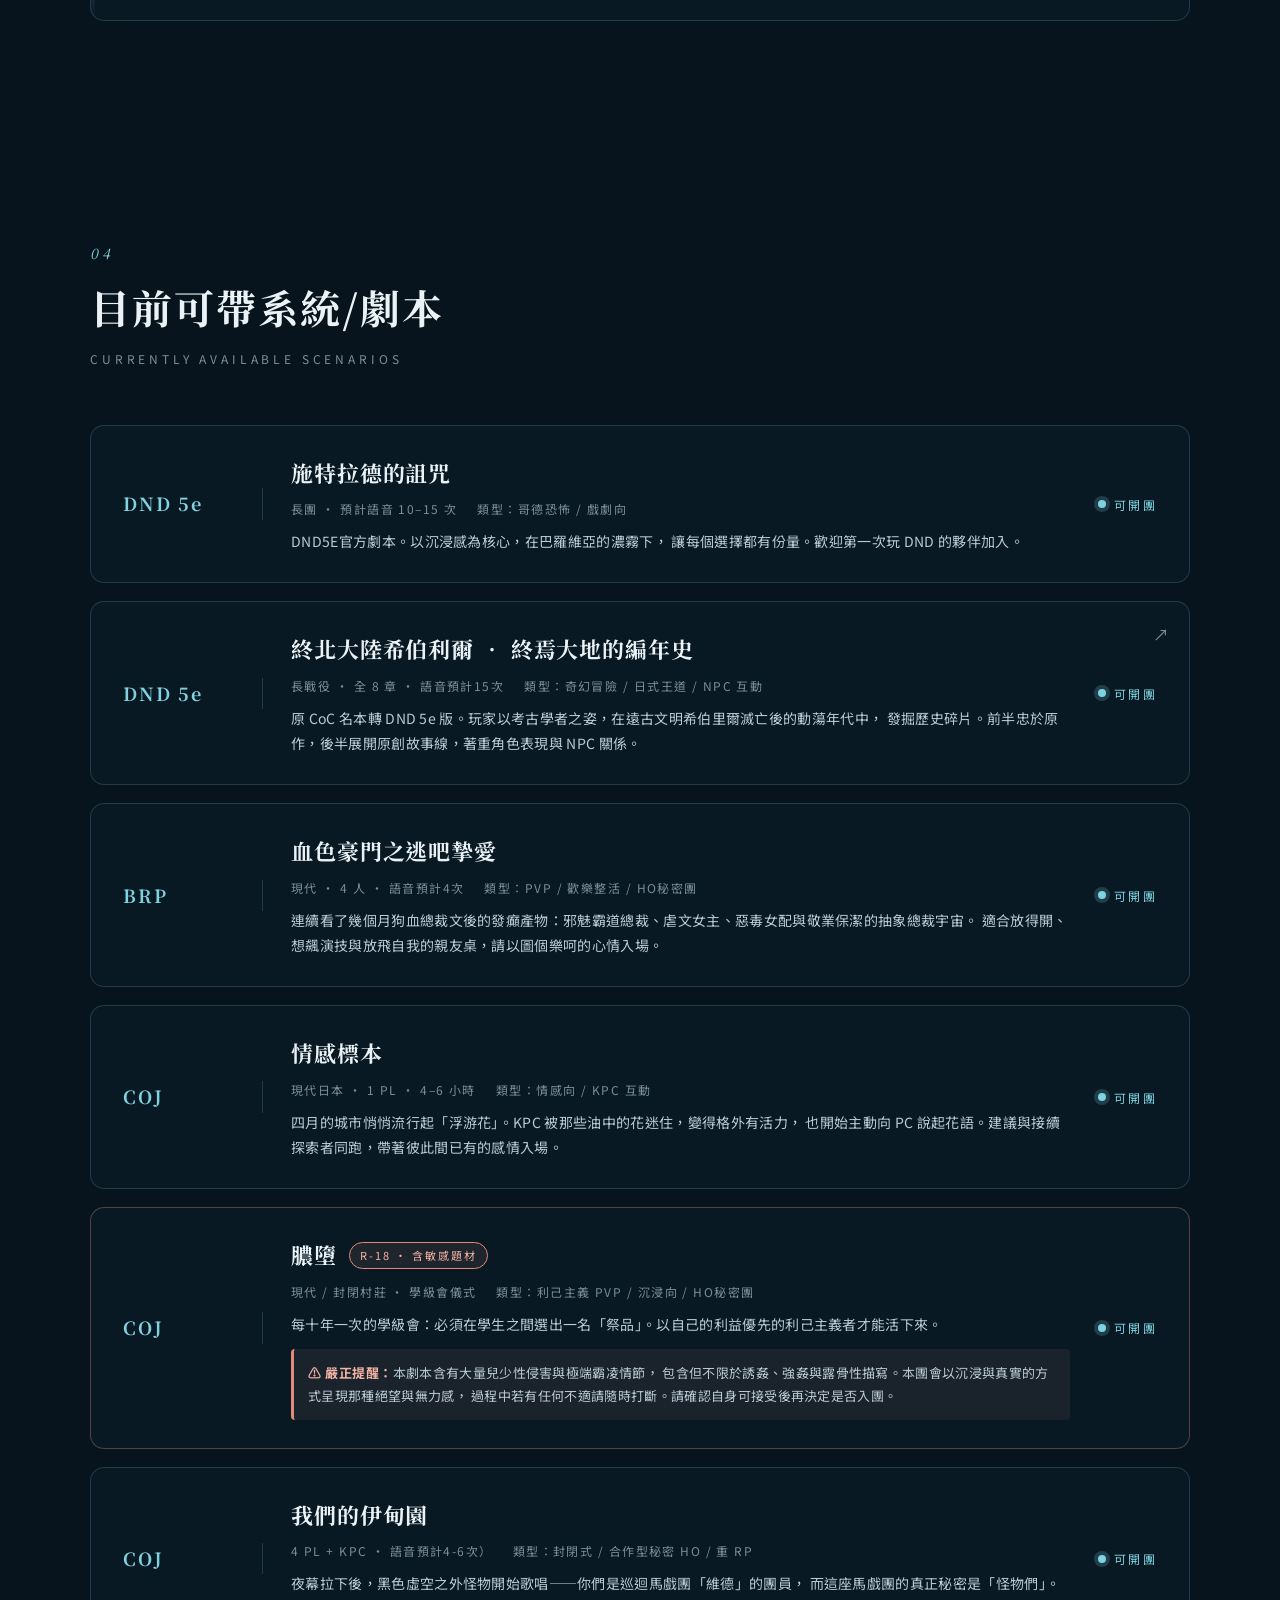
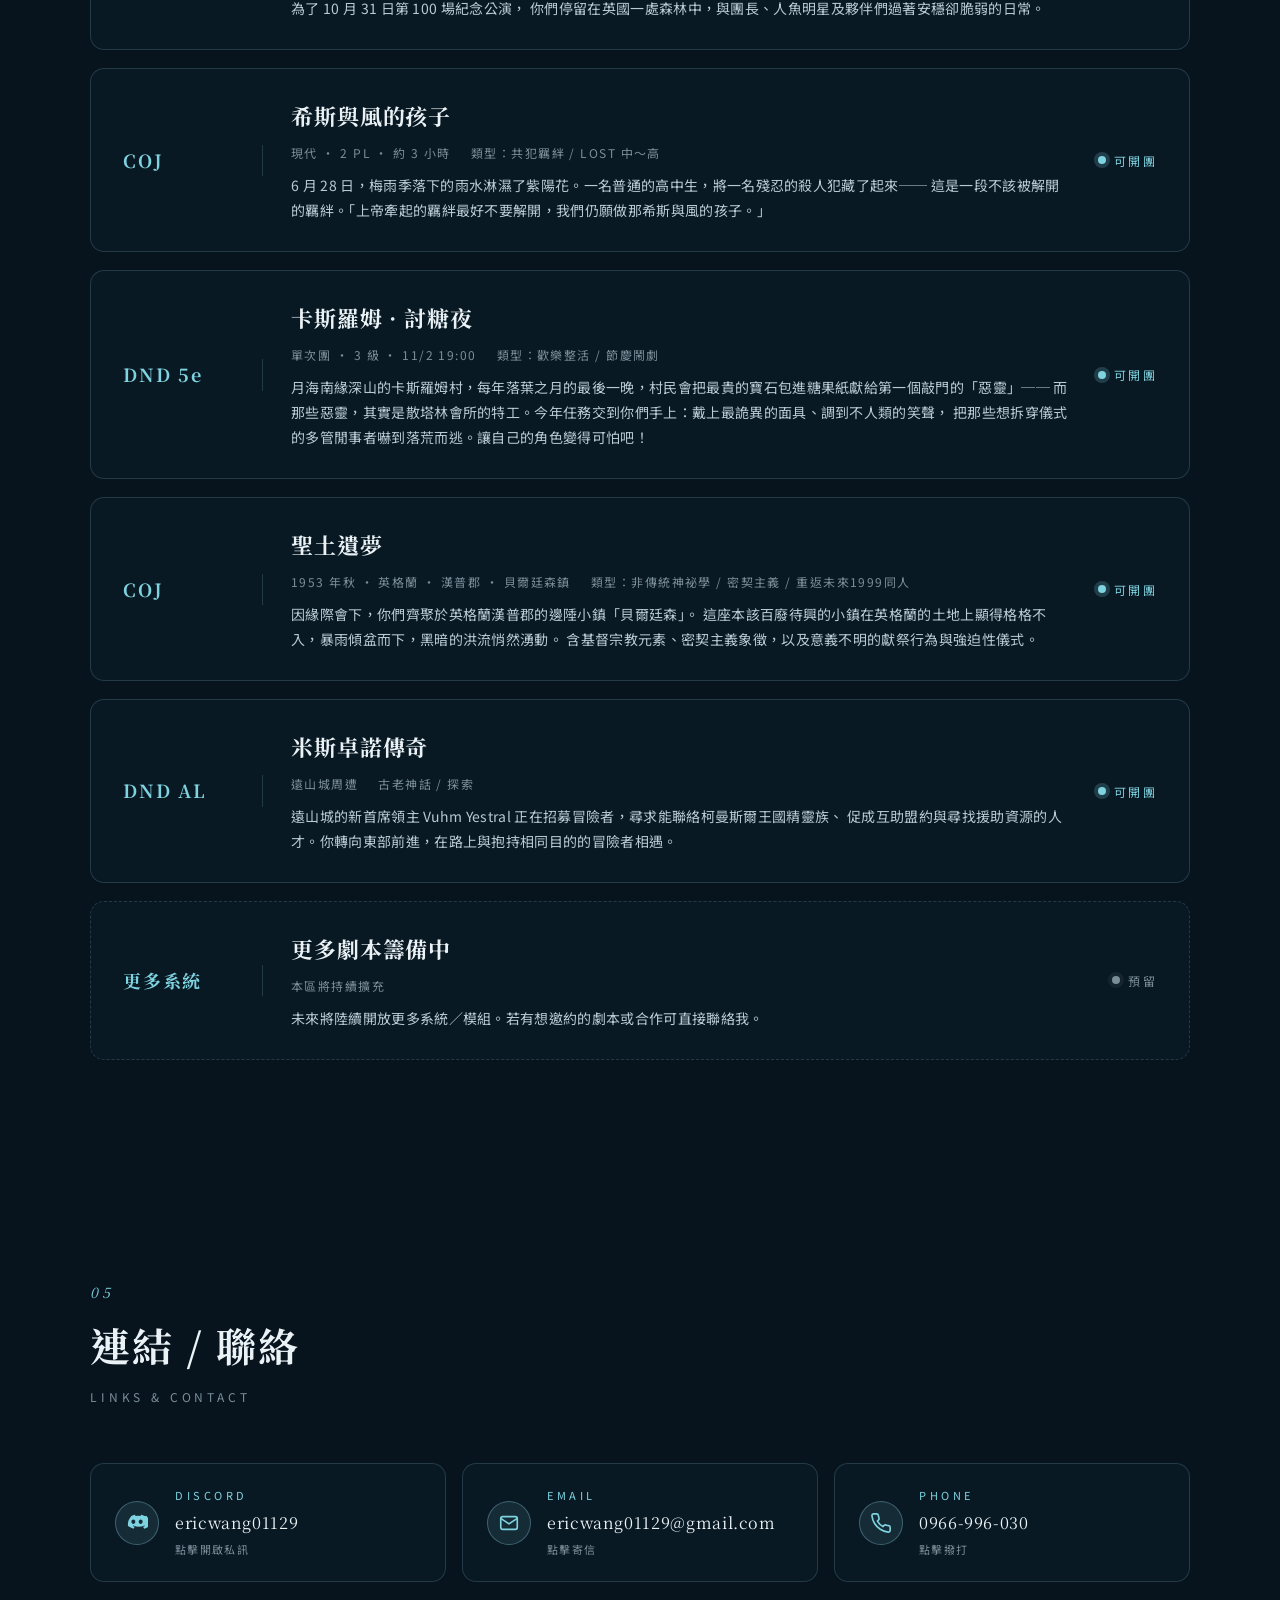
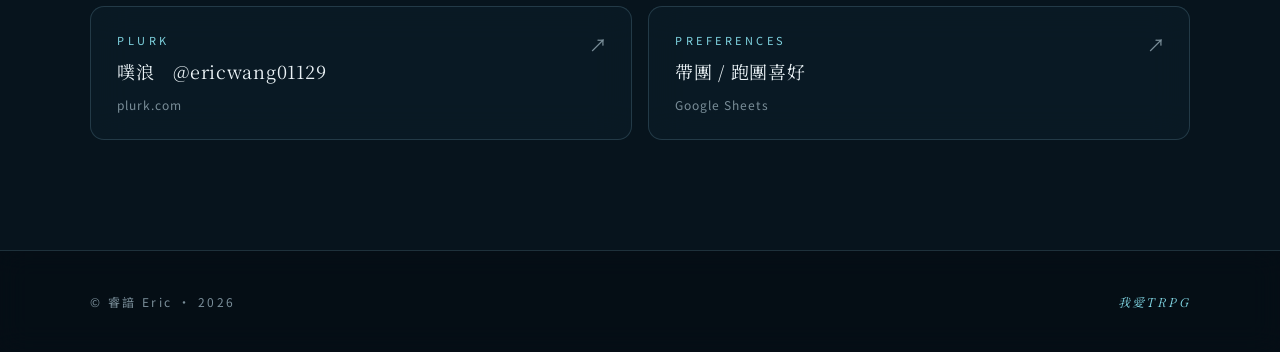
==== commit 512991fd: "update: move chibi to header, zoom hero portrait, expand scenario list (COJ/AL/oneshots) Co-Authored" ====
--- a/index.html
+++ b/index.html
@@ -17,10 +17,15 @@
 <div class="bg-veil" aria-hidden="true"></div>
 
 <header class="nav">
-  <div class="nav__brand">
-    <span class="nav__mark">睿諳 · Eric</span>
-    <span class="nav__sub">我愛TRPG</span>
-  </div>
+  <a class="nav__brand" href="#top">
+    <span class="nav__chibi" aria-hidden="true">
+      <img src="gm_portrait.png" alt="" />
+    </span>
+    <span class="nav__brand-text">
+      <span class="nav__mark">睿諳 · Eric</span>
+      <span class="nav__sub">TRPG 名片</span>
+    </span>
+  </a>
   <nav class="nav__links">
     <a href="#about">關於</a>
     <a href="#style">帶團風格</a>
@@ -59,9 +64,6 @@
         <div class="portrait-frame">
           <img src="icon.png" alt="睿諳 Eric 頭像" />
         </div>
-        <div class="portrait-chibi">
-          <img src="gm_portrait.png" alt="睿諳 Eric Q 版立繪" />
-        </div>
       </div>
     </div>
     <div class="hero__scroll" aria-hidden="true">
@@ -223,25 +225,206 @@
             <span>類型：哥德恐怖 / 戲劇向</span>
           </p>
           <p class="run-item__desc">
-            經典 Ravenloft 長跑。以沉浸感為核心，在巴羅維亞的濃霧下，
+            DND5E官方劇本。以沉浸感為核心，在巴羅維亞的濃霧下，
             讓每個選擇都有份量。歡迎第一次玩 DND 的夥伴加入。
           </p>
         </div>
         <div class="run-item__status">
           <span class="status-dot"></span>
-          <span>進行中</span>
+          <span>可開團</span>
+        </div>
+      </article>
+
+      <a class="run-item run-item--link" href="https://hackmd.io/@ericwang01129/ByFCtxE6Wl" target="_blank" rel="noopener">
+        <div class="run-item__system">DND 5e</div>
+        <div class="run-item__body">
+          <h3 class="run-item__title">終北大陸希伯利爾 ‧ 終焉大地的編年史</h3>
+          <p class="run-item__meta">
+            <span>長戰役 · 全 8 章 · 語音預計15次</span>
+            <span>類型：奇幻冒險 / 日式王道 / NPC 互動</span>
+          </p>
+          <p class="run-item__desc">
+            原 CoC 名本轉 DND 5e 版。玩家以考古學者之姿，在遠古文明希伯里爾滅亡後的動蕩年代中，
+            發掘歷史碎片。前半忠於原作，後半展開原創故事線，著重角色表現與 NPC 關係。
+          </p>
+        </div>
+        <div class="run-item__status">
+          <span class="status-dot"></span>
+          <span>可開團</span>
+        </div>
+      </a>
+
+      <article class="run-item">
+        <div class="run-item__system">BRP</div>
+        <div class="run-item__body">
+          <h3 class="run-item__title">血色豪門之逃吧摯愛</h3>
+          <p class="run-item__meta">
+            <span>現代 · 4 人 · 語音預計4次</span>
+            <span>類型：PVP / 歡樂整活 / HO秘密團</span>
+          </p>
+          <p class="run-item__desc">
+            連續看了幾個月狗血總裁文後的發癲產物：邪魅霸道總裁、虐文女主、惡毒女配與敬業保潔的抽象總裁宇宙。
+            適合放得開、想飆演技與放飛自我的親友桌，請以圖個樂呵的心情入場。
+          </p>
+        </div>
+        <div class="run-item__status">
+          <span class="status-dot"></span>
+          <span>可開團</span>
+        </div>
+      </article>
+
+      <article class="run-item">
+        <div class="run-item__system">COJ</div>
+        <div class="run-item__body">
+          <h3 class="run-item__title">情感標本</h3>
+          <p class="run-item__meta">
+            <span>現代日本 · 1 PL · 4–6 小時</span>
+            <span>類型：情感向 / KPC 互動</span>
+          </p>
+          <p class="run-item__desc">
+            四月的城市悄悄流行起「浮游花」。KPC 被那些油中的花迷住，變得格外有活力，
+            也開始主動向 PC 說起花語。建議與接續探索者同跑，帶著彼此間已有的感情入場。
+          </p>
+        </div>
+        <div class="run-item__status">
+          <span class="status-dot"></span>
+          <span>可開團</span>
+        </div>
+      </article>
+
+      <article class="run-item run-item--warn">
+        <div class="run-item__system">COJ</div>
+        <div class="run-item__body">
+          <div class="run-item__title-row">
+            <h3 class="run-item__title">膿墮</h3>
+            <span class="run-item__badge">R-18 · 含敏感題材</span>
+          </div>
+          <p class="run-item__meta">
+            <span>現代 / 封閉村莊 · 學級會儀式</span>
+            <span>類型：利己主義 PVP / 沉浸向 / HO秘密團</span>
+          </p>
+          <p class="run-item__desc">
+            每十年一次的學級會：必須在學生之間選出一名「祭品」。以自己的利益優先的利己主義者才能活下來。
+          </p>
+          <p class="run-item__warn">
+            <strong>⚠ 嚴正提醒：</strong>本劇本含有大量兒少性侵害與極端霸凌情節，
+            包含但不限於誘姦、強姦與露骨性描寫。本團會以沉浸與真實的方式呈現那種絕望與無力感，
+            過程中若有任何不適請隨時打斷。請確認自身可接受後再決定是否入團。
+          </p>
+        </div>
+        <div class="run-item__status">
+          <span class="status-dot"></span>
+          <span>可開團</span>
+        </div>
+      </article>
+
+      <article class="run-item">
+        <div class="run-item__system">COJ</div>
+        <div class="run-item__body">
+          <h3 class="run-item__title">我們的伊甸園</h3>
+          <p class="run-item__meta">
+            <span>4 PL + KPC · 語音預計4-6次）</span>
+            <span>類型：封閉式 / 合作型秘密 HO / 重 RP</span>
+          </p>
+          <p class="run-item__desc">
+            夜幕拉下後，黑色虛空之外怪物開始歌唱——你們是巡迴馬戲團「維德」的團員，
+            而這座馬戲團的真正秘密是「怪物們」。為了 10 月 31 日第 100 場紀念公演，
+            你們停留在英國一處森林中，與團長、人魚明星及夥伴們過著安穩卻脆弱的日常。
+          </p>
+        </div>
+        <div class="run-item__status">
+          <span class="status-dot"></span>
+          <span>可開團</span>
+        </div>
+      </article>
+
+      <article class="run-item">
+        <div class="run-item__system">COJ</div>
+        <div class="run-item__body">
+          <h3 class="run-item__title">希斯與風的孩子</h3>
+          <p class="run-item__meta">
+            <span>現代 · 2 PL · 約 3 小時</span>
+            <span>類型：共犯羈絆 / LOST 中～高</span>
+          </p>
+          <p class="run-item__desc">
+            6 月 28 日，梅雨季落下的雨水淋濕了紫陽花。一名普通的高中生，將一名殘忍的殺人犯藏了起來──
+            這是一段不該被解開的羈絆。「上帝牽起的羈絆最好不要解開，我們仍願做那希斯與風的孩子。」
+          </p>
+        </div>
+        <div class="run-item__status">
+          <span class="status-dot"></span>
+          <span>可開團</span>
+        </div>
+      </article>
+
+      <article class="run-item">
+        <div class="run-item__system">DND 5e</div>
+        <div class="run-item__body">
+          <h3 class="run-item__title">卡斯羅姆 · 討糖夜</h3>
+          <p class="run-item__meta">
+            <span>單次團 · 3 級 · 11/2 19:00</span>
+            <span>類型：歡樂整活 / 節慶鬧劇</span>
+          </p>
+          <p class="run-item__desc">
+            月海南緣深山的卡斯羅姆村，每年落葉之月的最後一晚，村民會把最貴的寶石包進糖果紙獻給第一個敲門的「惡靈」──
+            而那些惡靈，其實是散塔林會所的特工。今年任務交到你們手上：戴上最詭異的面具、調到不人類的笑聲，
+            把那些想拆穿儀式的多管閒事者嚇到落荒而逃。讓自己的角色變得可怕吧！
+          </p>
+        </div>
+        <div class="run-item__status">
+          <span class="status-dot"></span>
+          <span>可開團</span>
+        </div>
+      </article>
+
+      <article class="run-item">
+        <div class="run-item__system">COJ</div>
+        <div class="run-item__body">
+          <h3 class="run-item__title">聖土遺夢</h3>
+          <p class="run-item__meta">
+            <span>1953 年秋 · 英格蘭 · 漢普郡 · 貝爾廷森鎮</span>
+            <span>類型：非傳統神祕學 / 密契主義 / 重返未來1999同人</span>
+          </p>
+          <p class="run-item__desc">
+            因緣際會下，你們齊聚於英格蘭漢普郡的邊陲小鎮「貝爾廷森」。
+            這座本該百廢待興的小鎮在英格蘭的土地上顯得格格不入，暴雨傾盆而下，黑暗的洪流悄然湧動。
+            含基督宗教元素、密契主義象徵，以及意義不明的獻祭行為與強迫性儀式。
+          </p>
+        </div>
+        <div class="run-item__status">
+          <span class="status-dot"></span>
+          <span>可開團</span>
+        </div>
+      </article>
+
+      <article class="run-item">
+        <div class="run-item__system">DND AL</div>
+        <div class="run-item__body">
+          <h3 class="run-item__title">米斯卓諾傳奇</h3>
+          <p class="run-item__meta">
+            <span>遠山城周遭</span>
+            <span>古老神話 / 探索</span>
+          </p>
+          <p class="run-item__desc">
+            遠山城的新首席領主 Vuhm Yestral 正在招募冒險者，尋求能聯絡柯曼斯爾王國精靈族、
+            促成互助盟約與尋找援助資源的人才。你轉向東部前進，在路上與抱持相同目的的冒險者相遇。
+          </p>
+        </div>
+        <div class="run-item__status">
+          <span class="status-dot"></span>
+          <span>可開團</span>
         </div>
       </article>
 
       <article class="run-item run-item--placeholder" aria-hidden="false">
-        <div class="run-item__system">DND 5e</div>
+        <div class="run-item__system">更多系統</div>
         <div class="run-item__body">
           <h3 class="run-item__title">更多劇本籌備中</h3>
           <p class="run-item__meta">
             <span>本區將持續擴充</span>
           </p>
           <p class="run-item__desc">
-            未來將陸續開放更多系統／本子。若有想邀約的劇本或合作可直接聯絡我。
+            未來將陸續開放更多系統／模組。若有想邀約的劇本或合作可直接聯絡我。
           </p>
         </div>
         <div class="run-item__status run-item__status--muted">
@@ -311,8 +494,8 @@
 
 <footer class="footer">
   <div class="footer__inner">
-    <p class="footer__left">© 睿諳 Eric · TRPG GM Card</p>
-    <p class="footer__right">Roll for initiative.</p>
+    <p class="footer__left">© 睿諳 Eric · 2026</p>
+    <p class="footer__right">我愛TRPG</p>
   </div>
 </footer>
 
--- a/style.css
+++ b/style.css
@@ -94,6 +94,39 @@
 }
 .nav__brand {
   display: flex;
+  align-items: center;
+  gap: 12px;
+  text-decoration: none;
+  color: inherit;
+  line-height: 1.2;
+}
+.nav__chibi {
+  width: 44px;
+  height: 44px;
+  border-radius: 50%;
+  overflow: hidden;
+  display: inline-flex;
+  align-items: center;
+  justify-content: center;
+  background: radial-gradient(circle at 50% 40%, rgba(127, 211, 224, 0.22) 0%, rgba(18, 40, 55, 0.9) 65%, rgba(7, 20, 29, 1) 100%);
+  border: 1px solid var(--c-border-2);
+  box-shadow: 0 4px 14px -4px rgba(0,0,0,0.5);
+  flex-shrink: 0;
+  transition: transform 0.3s ease, border-color 0.3s ease;
+}
+.nav__chibi img {
+  width: 118%;
+  height: 118%;
+  object-fit: contain;
+  object-position: center 30%;
+  transform: translateY(6%);
+}
+.nav__brand:hover .nav__chibi {
+  transform: rotate(-4deg) scale(1.05);
+  border-color: var(--c-accent);
+}
+.nav__brand-text {
+  display: flex;
   flex-direction: column;
   line-height: 1.2;
 }
@@ -286,24 +319,13 @@
   width: 100%;
   height: 100%;
   object-fit: cover;
+  object-position: center 28%;
+  transform: scale(1.55) translateY(6%);
+  transform-origin: center 30%;
   z-index: 1;
 }
-.portrait-chibi {
-  position: absolute;
-  right: -30px;
-  bottom: -30px;
-  width: 42%;
-  animation: float 6s ease-in-out infinite;
-  filter: drop-shadow(0 10px 18px rgba(0,0,0,0.45));
-  pointer-events: none;
-}
-.portrait-chibi img { width: 100%; display: block; }
 
 @keyframes spin { to { transform: rotate(360deg); } }
-@keyframes float {
-  0%, 100% { transform: translateY(0) rotate(0deg); }
-  50%      { transform: translateY(-10px) rotate(-2deg); }
-}
 
 .hero__scroll {
   position: absolute;
@@ -599,6 +621,64 @@
   border-color: var(--c-accent);
   transform: translateX(4px);
 }
+.run-item--link {
+  text-decoration: none;
+  color: inherit;
+  position: relative;
+}
+.run-item--link::after {
+  content: "↗";
+  position: absolute;
+  top: 18px;
+  right: 20px;
+  font-size: 16px;
+  color: var(--c-ink-mute);
+  transition: color 0.25s ease, transform 0.25s ease;
+}
+.run-item--link:hover::after {
+  color: var(--c-accent);
+  transform: translate(2px, -2px);
+}
+.run-item--warn {
+  border-color: rgba(224, 138, 122, 0.35);
+}
+.run-item--warn:hover {
+  border-color: var(--c-warm);
+}
+.run-item__title-row {
+  display: flex;
+  align-items: center;
+  gap: 12px;
+  flex-wrap: wrap;
+  margin-bottom: 6px;
+}
+.run-item__title-row .run-item__title { margin: 0; }
+.run-item__badge {
+  display: inline-flex;
+  align-items: center;
+  padding: 3px 10px;
+  border: 1px solid var(--c-warm);
+  border-radius: 999px;
+  font-size: 11px;
+  letter-spacing: 0.18em;
+  color: var(--c-warm-2);
+  background: rgba(224, 138, 122, 0.1);
+}
+.run-item__warn {
+  margin: 12px 0 0;
+  padding: 12px 14px;
+  border-left: 3px solid var(--c-warm);
+  background: rgba(224, 138, 122, 0.08);
+  border-radius: 4px;
+  color: var(--c-ink-soft);
+  font-size: 13px;
+  line-height: 1.8;
+}
+.run-item__warn strong {
+  color: var(--c-warm-2);
+  font-weight: 700;
+  letter-spacing: 0.04em;
+}
 .run-item--placeholder {
   opacity: 0.7;
   border-style: dashed;
@@ -639,6 +719,13 @@
   font-size: 14px;
   line-height: 1.8;
 }
+.run-item__desc a {
+  color: var(--c-accent);
+  text-decoration: none;
+  border-bottom: 1px solid rgba(127, 211, 224, 0.4);
+  transition: border-color 0.2s ease;
+}
+.run-item__desc a:hover { border-bottom-color: var(--c-accent); }
 .run-item__status {
   display: flex;
   align-items: center;
@@ -853,7 +940,6 @@
     gap: 40px;
   }
   .hero__portrait { width: min(320px, 80%); order: -1; }
-  .portrait-chibi { right: -10px; bottom: -10px; }
 
   .section { padding: 80px 20px; }
 
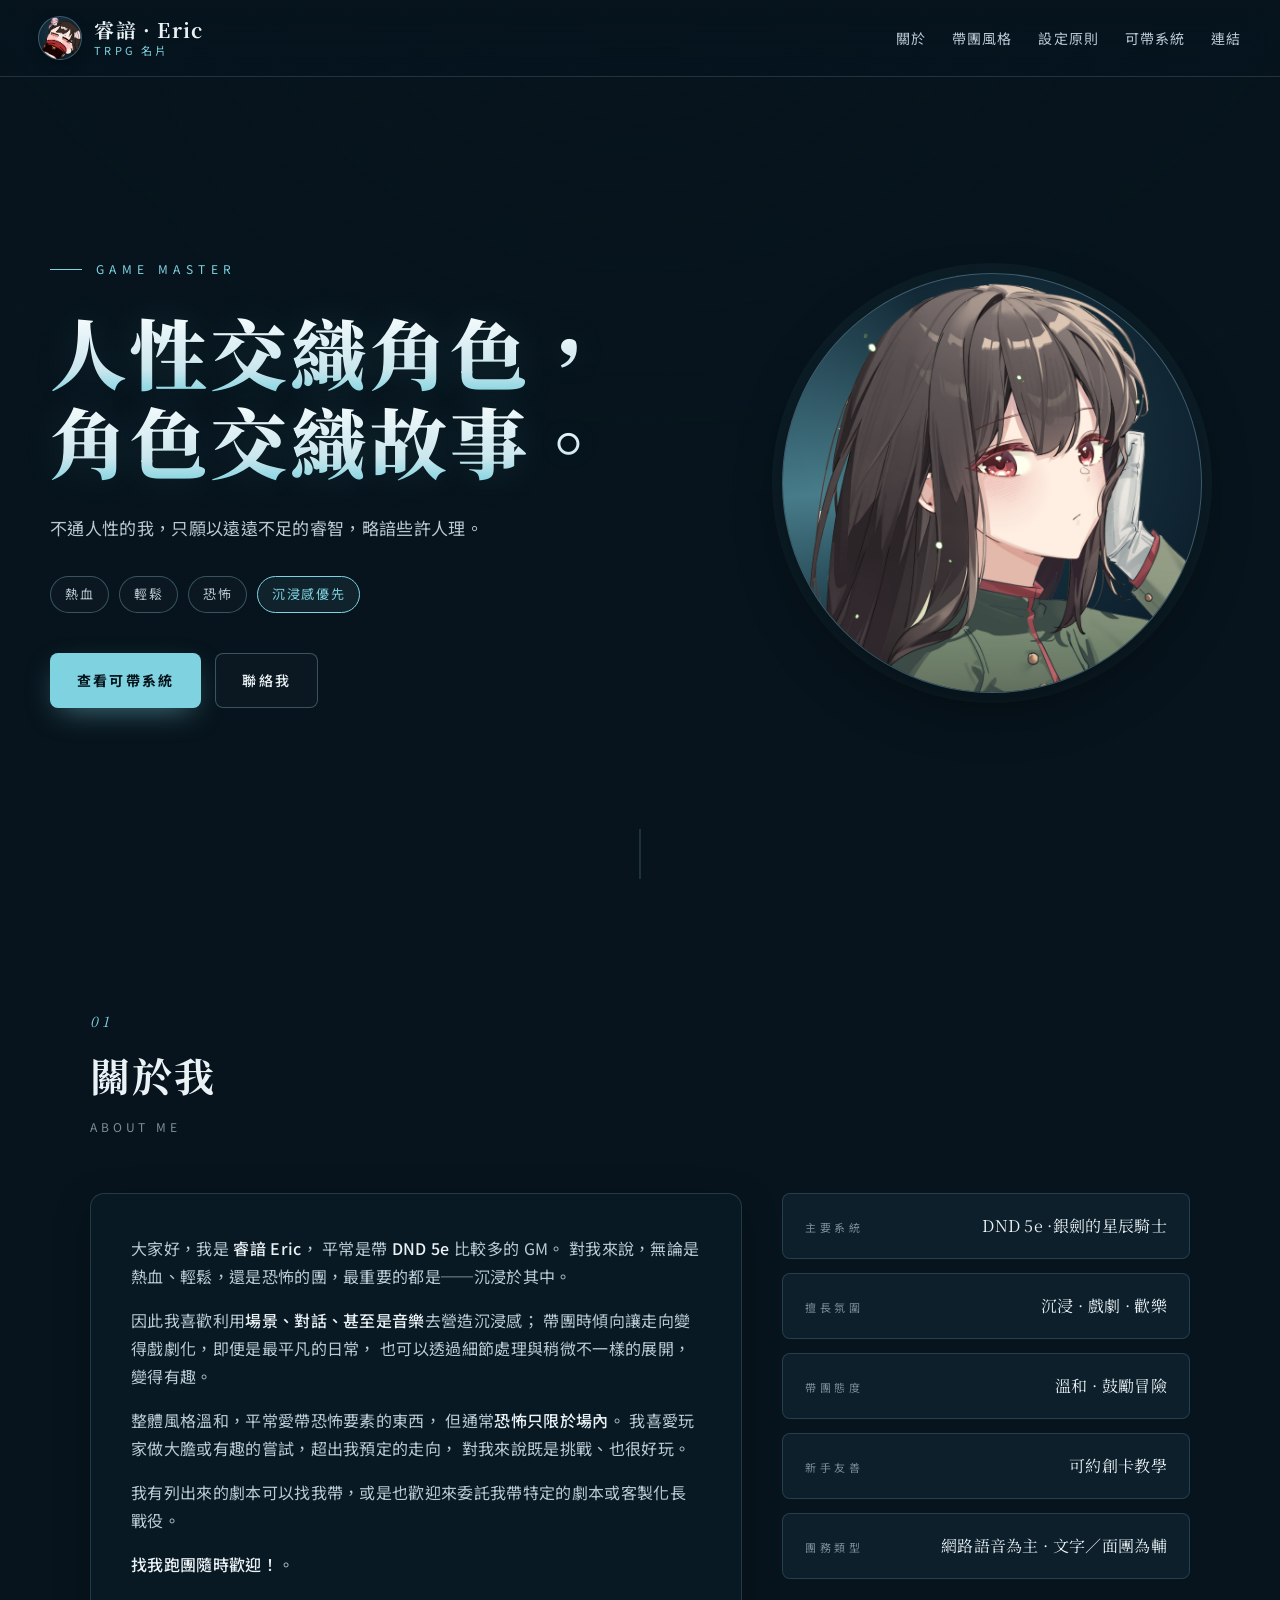
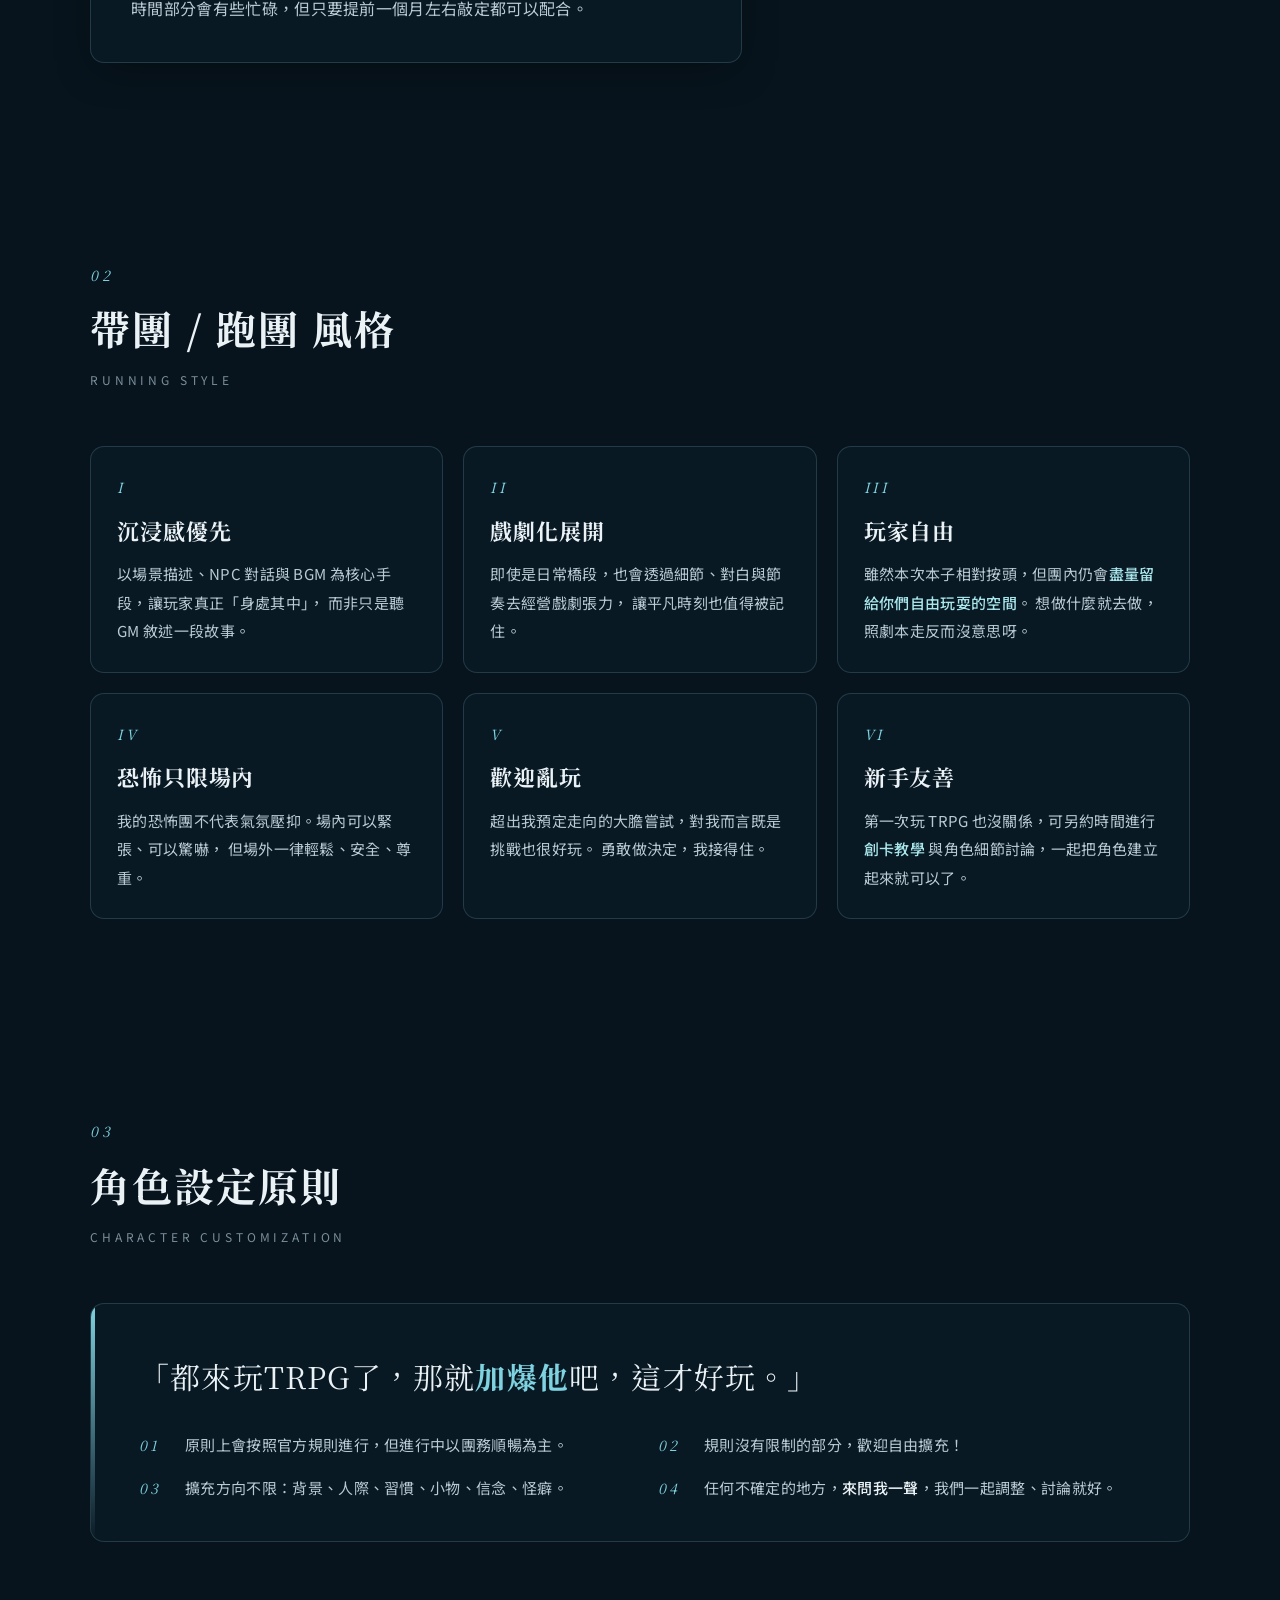
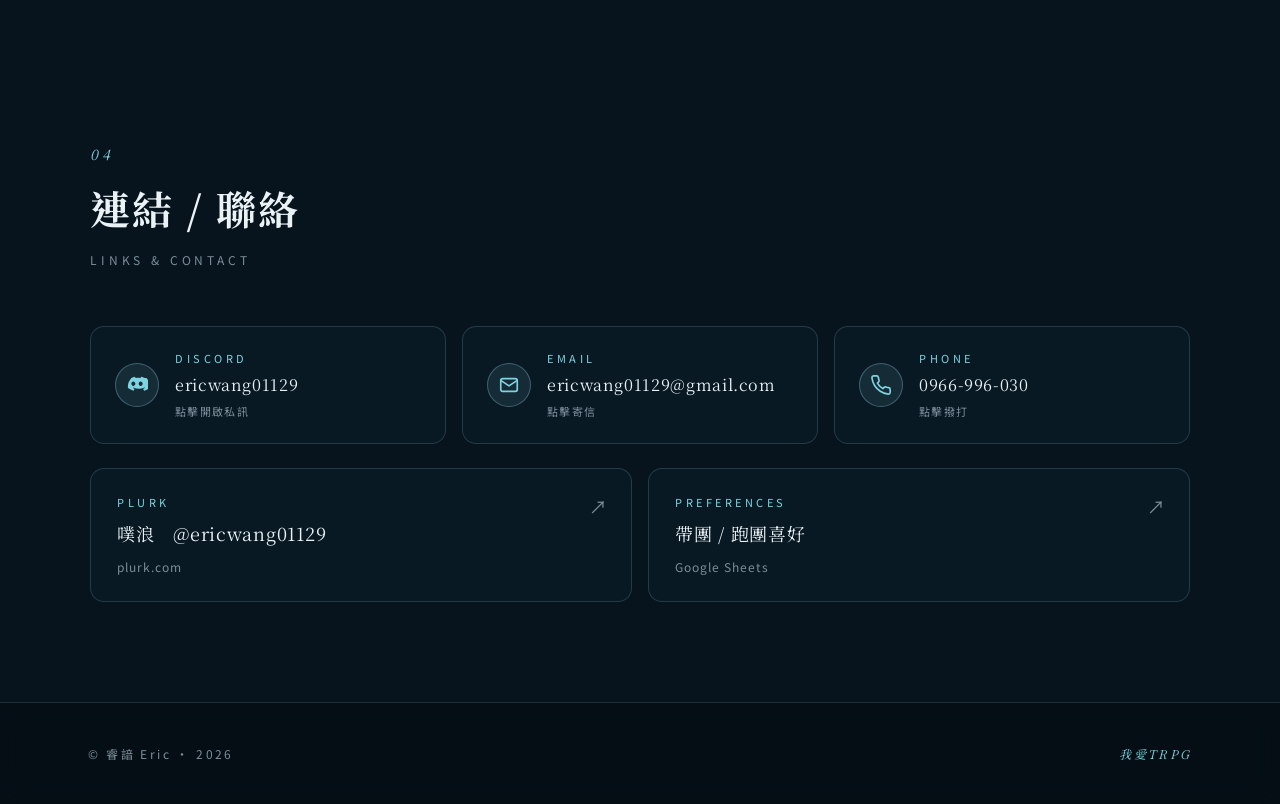
==== commit 99c5a9cd: "feat: split scenarios into subpage with system/R-18 filters + full responsive tuning Co-Authored-By:" ====
--- a/index.html
+++ b/index.html
@@ -26,11 +26,14 @@
       <span class="nav__sub">TRPG 名片</span>
     </span>
   </a>
-  <nav class="nav__links">
+  <button class="nav__toggle" type="button" aria-label="開啟選單" aria-expanded="false" aria-controls="primary-nav">
+    <span></span><span></span><span></span>
+  </button>
+  <nav class="nav__links" id="primary-nav">
     <a href="#about">關於</a>
     <a href="#style">帶團風格</a>
     <a href="#custom">設定原則</a>
-    <a href="#run">可帶系統</a>
+    <a href="scenarios.html">可帶系統</a>
     <a href="#contact">連結</a>
   </nav>
 </header>
@@ -40,7 +43,7 @@
   <section class="hero" id="top">
     <div class="hero__inner">
       <div class="hero__text">
-        <p class="hero__eyebrow">Game Master ·  DND 5e</p>
+        <p class="hero__eyebrow">Game Master</p>
         <h1 class="hero__title">
           <span class="hero__title-line">人性交織角色，</span>
           <span class="hero__title-line">角色交織故事。</span>
@@ -55,7 +58,7 @@
           <span class="tag tag--accent">沉浸感優先</span>
         </div>
         <div class="hero__cta">
-          <a class="btn btn--primary" href="#run">查看可帶劇本</a>
+          <a class="btn btn--primary" href="scenarios.html">查看可帶系統</a>
           <a class="btn btn--ghost" href="#contact">聯絡我</a>
         </div>
       </div>
@@ -199,246 +202,17 @@
         「都來玩TRPG了，那就<strong>加爆他</strong>吧，這才好玩。」
       </p>
       <ul class="rule-list">
-        <li><span>01</span>原則上會按照官方規則進行，但進行中以團務順暢為主。</li>
-        <li><span>02</span>規則沒有限制的部分，歡迎自由擴充自由擴充！</li>
-        <li><span>03</span>擴充方向不限：背景、人際、習慣、小物、信念、怪癖。</li>
-        <li><span>04</span>任何不確定的地方，<strong>來問我一聲</strong>，我們一起調整根討論就好。</li>
+        <li><span class="rule-list__num">01</span><span class="rule-list__text">原則上會按照官方規則進行，但進行中以團務順暢為主。</span></li>
+        <li><span class="rule-list__num">02</span><span class="rule-list__text">規則沒有限制的部分，歡迎自由擴充！</span></li>
+        <li><span class="rule-list__num">03</span><span class="rule-list__text">擴充方向不限：背景、人際、習慣、小物、信念、怪癖。</span></li>
+        <li><span class="rule-list__num">04</span><span class="rule-list__text">任何不確定的地方，<strong>來問我一聲</strong>，我們一起調整、討論就好。</span></li>
       </ul>
     </div>
   </section>
 
-  <section class="section" id="run">
+  <section class="section" id="contact">
     <div class="section__head">
       <span class="section__index">04</span>
-      <h2 class="section__title">目前可帶系統/劇本</h2>
-      <p class="section__sub">Currently Available Scenarios</p>
-    </div>
-
-    <div class="run-list">
-
-      <article class="run-item run-item--active">
-        <div class="run-item__system">DND 5e</div>
-        <div class="run-item__body">
-          <h3 class="run-item__title">施特拉德的詛咒</h3>
-          <p class="run-item__meta">
-            <span>長團 · 預計語音 10–15 次</span>
-            <span>類型：哥德恐怖 / 戲劇向</span>
-          </p>
-          <p class="run-item__desc">
-            DND5E官方劇本。以沉浸感為核心，在巴羅維亞的濃霧下，
-            讓每個選擇都有份量。歡迎第一次玩 DND 的夥伴加入。
-          </p>
-        </div>
-        <div class="run-item__status">
-          <span class="status-dot"></span>
-          <span>可開團</span>
-        </div>
-      </article>
-
-      <a class="run-item run-item--link" href="https://hackmd.io/@ericwang01129/ByFCtxE6Wl" target="_blank" rel="noopener">
-        <div class="run-item__system">DND 5e</div>
-        <div class="run-item__body">
-          <h3 class="run-item__title">終北大陸希伯利爾 ‧ 終焉大地的編年史</h3>
-          <p class="run-item__meta">
-            <span>長戰役 · 全 8 章 · 語音預計15次</span>
-            <span>類型：奇幻冒險 / 日式王道 / NPC 互動</span>
-          </p>
-          <p class="run-item__desc">
-            原 CoC 名本轉 DND 5e 版。玩家以考古學者之姿，在遠古文明希伯里爾滅亡後的動蕩年代中，
-            發掘歷史碎片。前半忠於原作，後半展開原創故事線，著重角色表現與 NPC 關係。
-          </p>
-        </div>
-        <div class="run-item__status">
-          <span class="status-dot"></span>
-          <span>可開團</span>
-        </div>
-      </a>
-
-      <article class="run-item">
-        <div class="run-item__system">BRP</div>
-        <div class="run-item__body">
-          <h3 class="run-item__title">血色豪門之逃吧摯愛</h3>
-          <p class="run-item__meta">
-            <span>現代 · 4 人 · 語音預計4次</span>
-            <span>類型：PVP / 歡樂整活 / HO秘密團</span>
-          </p>
-          <p class="run-item__desc">
-            連續看了幾個月狗血總裁文後的發癲產物：邪魅霸道總裁、虐文女主、惡毒女配與敬業保潔的抽象總裁宇宙。
-            適合放得開、想飆演技與放飛自我的親友桌，請以圖個樂呵的心情入場。
-          </p>
-        </div>
-        <div class="run-item__status">
-          <span class="status-dot"></span>
-          <span>可開團</span>
-        </div>
-      </article>
-
-      <article class="run-item">
-        <div class="run-item__system">COJ</div>
-        <div class="run-item__body">
-          <h3 class="run-item__title">情感標本</h3>
-          <p class="run-item__meta">
-            <span>現代日本 · 1 PL · 4–6 小時</span>
-            <span>類型：情感向 / KPC 互動</span>
-          </p>
-          <p class="run-item__desc">
-            四月的城市悄悄流行起「浮游花」。KPC 被那些油中的花迷住，變得格外有活力，
-            也開始主動向 PC 說起花語。建議與接續探索者同跑，帶著彼此間已有的感情入場。
-          </p>
-        </div>
-        <div class="run-item__status">
-          <span class="status-dot"></span>
-          <span>可開團</span>
-        </div>
-      </article>
-
-      <article class="run-item run-item--warn">
-        <div class="run-item__system">COJ</div>
-        <div class="run-item__body">
-          <div class="run-item__title-row">
-            <h3 class="run-item__title">膿墮</h3>
-            <span class="run-item__badge">R-18 · 含敏感題材</span>
-          </div>
-          <p class="run-item__meta">
-            <span>現代 / 封閉村莊 · 學級會儀式</span>
-            <span>類型：利己主義 PVP / 沉浸向 / HO秘密團</span>
-          </p>
-          <p class="run-item__desc">
-            每十年一次的學級會：必須在學生之間選出一名「祭品」。以自己的利益優先的利己主義者才能活下來。
-          </p>
-          <p class="run-item__warn">
-            <strong>⚠ 嚴正提醒：</strong>本劇本含有大量兒少性侵害與極端霸凌情節，
-            包含但不限於誘姦、強姦與露骨性描寫。本團會以沉浸與真實的方式呈現那種絕望與無力感，
-            過程中若有任何不適請隨時打斷。請確認自身可接受後再決定是否入團。
-          </p>
-        </div>
-        <div class="run-item__status">
-          <span class="status-dot"></span>
-          <span>可開團</span>
-        </div>
-      </article>
-
-      <article class="run-item">
-        <div class="run-item__system">COJ</div>
-        <div class="run-item__body">
-          <h3 class="run-item__title">我們的伊甸園</h3>
-          <p class="run-item__meta">
-            <span>4 PL + KPC · 語音預計4-6次）</span>
-            <span>類型：封閉式 / 合作型秘密 HO / 重 RP</span>
-          </p>
-          <p class="run-item__desc">
-            夜幕拉下後，黑色虛空之外怪物開始歌唱——你們是巡迴馬戲團「維德」的團員，
-            而這座馬戲團的真正秘密是「怪物們」。為了 10 月 31 日第 100 場紀念公演，
-            你們停留在英國一處森林中，與團長、人魚明星及夥伴們過著安穩卻脆弱的日常。
-          </p>
-        </div>
-        <div class="run-item__status">
-          <span class="status-dot"></span>
-          <span>可開團</span>
-        </div>
-      </article>
-
-      <article class="run-item">
-        <div class="run-item__system">COJ</div>
-        <div class="run-item__body">
-          <h3 class="run-item__title">希斯與風的孩子</h3>
-          <p class="run-item__meta">
-            <span>現代 · 2 PL · 約 3 小時</span>
-            <span>類型：共犯羈絆 / LOST 中～高</span>
-          </p>
-          <p class="run-item__desc">
-            6 月 28 日，梅雨季落下的雨水淋濕了紫陽花。一名普通的高中生，將一名殘忍的殺人犯藏了起來──
-            這是一段不該被解開的羈絆。「上帝牽起的羈絆最好不要解開，我們仍願做那希斯與風的孩子。」
-          </p>
-        </div>
-        <div class="run-item__status">
-          <span class="status-dot"></span>
-          <span>可開團</span>
-        </div>
-      </article>
-
-      <article class="run-item">
-        <div class="run-item__system">DND 5e</div>
-        <div class="run-item__body">
-          <h3 class="run-item__title">卡斯羅姆 · 討糖夜</h3>
-          <p class="run-item__meta">
-            <span>單次團 · 3 級 · 11/2 19:00</span>
-            <span>類型：歡樂整活 / 節慶鬧劇</span>
-          </p>
-          <p class="run-item__desc">
-            月海南緣深山的卡斯羅姆村，每年落葉之月的最後一晚，村民會把最貴的寶石包進糖果紙獻給第一個敲門的「惡靈」──
-            而那些惡靈，其實是散塔林會所的特工。今年任務交到你們手上：戴上最詭異的面具、調到不人類的笑聲，
-            把那些想拆穿儀式的多管閒事者嚇到落荒而逃。讓自己的角色變得可怕吧！
-          </p>
-        </div>
-        <div class="run-item__status">
-          <span class="status-dot"></span>
-          <span>可開團</span>
-        </div>
-      </article>
-
-      <article class="run-item">
-        <div class="run-item__system">COJ</div>
-        <div class="run-item__body">
-          <h3 class="run-item__title">聖土遺夢</h3>
-          <p class="run-item__meta">
-            <span>1953 年秋 · 英格蘭 · 漢普郡 · 貝爾廷森鎮</span>
-            <span>類型：非傳統神祕學 / 密契主義 / 重返未來1999同人</span>
-          </p>
-          <p class="run-item__desc">
-            因緣際會下，你們齊聚於英格蘭漢普郡的邊陲小鎮「貝爾廷森」。
-            這座本該百廢待興的小鎮在英格蘭的土地上顯得格格不入，暴雨傾盆而下，黑暗的洪流悄然湧動。
-            含基督宗教元素、密契主義象徵，以及意義不明的獻祭行為與強迫性儀式。
-          </p>
-        </div>
-        <div class="run-item__status">
-          <span class="status-dot"></span>
-          <span>可開團</span>
-        </div>
-      </article>
-
-      <article class="run-item">
-        <div class="run-item__system">DND AL</div>
-        <div class="run-item__body">
-          <h3 class="run-item__title">米斯卓諾傳奇</h3>
-          <p class="run-item__meta">
-            <span>遠山城周遭</span>
-            <span>古老神話 / 探索</span>
-          </p>
-          <p class="run-item__desc">
-            遠山城的新首席領主 Vuhm Yestral 正在招募冒險者，尋求能聯絡柯曼斯爾王國精靈族、
-            促成互助盟約與尋找援助資源的人才。你轉向東部前進，在路上與抱持相同目的的冒險者相遇。
-          </p>
-        </div>
-        <div class="run-item__status">
-          <span class="status-dot"></span>
-          <span>可開團</span>
-        </div>
-      </article>
-
-      <article class="run-item run-item--placeholder" aria-hidden="false">
-        <div class="run-item__system">更多系統</div>
-        <div class="run-item__body">
-          <h3 class="run-item__title">更多劇本籌備中</h3>
-          <p class="run-item__meta">
-            <span>本區將持續擴充</span>
-          </p>
-          <p class="run-item__desc">
-            未來將陸續開放更多系統／模組。若有想邀約的劇本或合作可直接聯絡我。
-          </p>
-        </div>
-        <div class="run-item__status run-item__status--muted">
-          <span class="status-dot status-dot--muted"></span>
-          <span>預留</span>
-        </div>
-      </article>
-
-    </div>
-  </section>
-
-  <section class="section" id="contact">
-    <div class="section__head">
-      <span class="section__index">05</span>
       <h2 class="section__title">連結 / 聯絡</h2>
       <p class="section__sub">Links &amp; Contact</p>
     </div>
--- a/style.css
+++ b/style.css
@@ -144,6 +144,35 @@
   text-transform: uppercase;
   margin-top: 2px;
 }
+.nav__toggle {
+  display: none;
+  width: 42px;
+  height: 42px;
+  border: 1px solid var(--c-border-2);
+  border-radius: 10px;
+  background: rgba(18, 40, 55, 0.5);
+  padding: 0;
+  cursor: pointer;
+  position: relative;
+  align-items: center;
+  justify-content: center;
+  flex-direction: column;
+  gap: 5px;
+  transition: border-color 0.2s ease, background 0.2s ease;
+}
+.nav__toggle:hover { border-color: var(--c-accent); }
+.nav__toggle span {
+  display: block;
+  width: 18px;
+  height: 2px;
+  background: var(--c-ink);
+  border-radius: 2px;
+  transition: transform 0.3s ease, opacity 0.2s ease;
+}
+.nav__toggle[aria-expanded="true"] span:nth-child(1) { transform: translateY(7px) rotate(45deg); }
+.nav__toggle[aria-expanded="true"] span:nth-child(2) { opacity: 0; }
+.nav__toggle[aria-expanded="true"] span:nth-child(3) { transform: translateY(-7px) rotate(-45deg); }
+
 .nav__links {
   display: flex;
   gap: 26px;
@@ -319,9 +348,6 @@
   width: 100%;
   height: 100%;
   object-fit: cover;
-  object-position: center 28%;
-  transform: scale(1.55) translateY(6%);
-  transform-origin: center 30%;
   z-index: 1;
 }
 
@@ -586,7 +612,7 @@
   font-size: 15px;
   line-height: 1.7;
 }
-.rule-list li span {
+.rule-list__num {
   flex-shrink: 0;
   font-family: var(--f-serif);
   font-style: italic;
@@ -596,7 +622,184 @@
   padding-top: 2px;
   min-width: 30px;
 }
+.rule-list__text {
+  flex: 1;
+  min-width: 0;
+}
 .rule-list li strong { color: var(--c-ink); font-weight: 500; }
+
+/* ---------- scenarios page ---------- */
+.page-scenarios .section--first {
+  padding-top: 140px;
+}
+.nav__links a.is-current {
+  color: var(--c-accent);
+}
+.nav__links a.is-current::after {
+  transform: scaleX(1);
+}
+
+/* filter bar */
+.filter {
+  background: var(--c-surface);
+  border: 1px solid var(--c-border);
+  border-radius: var(--radius);
+  backdrop-filter: blur(18px);
+  -webkit-backdrop-filter: blur(18px);
+  padding: 22px 26px;
+  margin-bottom: 28px;
+  display: flex;
+  flex-direction: column;
+  gap: 18px;
+}
+.filter__row {
+  display: flex;
+  align-items: center;
+  gap: 16px;
+  flex-wrap: wrap;
+}
+.filter__label {
+  font-size: 11px;
+  letter-spacing: 0.32em;
+  color: var(--c-accent);
+  text-transform: uppercase;
+  flex-shrink: 0;
+}
+.filter__chips {
+  display: flex;
+  gap: 8px;
+  flex-wrap: wrap;
+  flex: 1;
+}
+.chip {
+  position: relative;
+  display: inline-flex;
+  align-items: center;
+  cursor: pointer;
+  user-select: none;
+}
+.chip input {
+  position: absolute;
+  opacity: 0;
+  pointer-events: none;
+}
+.chip span {
+  display: inline-block;
+  padding: 7px 16px;
+  border: 1px solid var(--c-border-2);
+  border-radius: 999px;
+  font-size: 13px;
+  letter-spacing: 0.1em;
+  color: var(--c-ink-soft);
+  background: rgba(255,255,255,0.02);
+  transition: all 0.2s ease;
+}
+.chip:hover span {
+  color: var(--c-ink);
+  border-color: var(--c-accent);
+}
+.chip input:checked + span {
+  color: #05141c;
+  background: var(--c-accent);
+  border-color: var(--c-accent);
+  font-weight: 600;
+  box-shadow: 0 4px 14px -4px rgba(127, 211, 224, 0.5);
+}
+.filter__clear {
+  flex-shrink: 0;
+  padding: 7px 16px;
+  background: transparent;
+  border: 1px solid var(--c-border-2);
+  border-radius: 999px;
+  color: var(--c-ink-soft);
+  font-size: 12px;
+  letter-spacing: 0.12em;
+  cursor: pointer;
+  transition: color 0.2s ease, border-color 0.2s ease;
+  font-family: inherit;
+}
+.filter__clear:hover {
+  color: var(--c-accent);
+  border-color: var(--c-accent);
+}
+
+.filter__row--r18 {
+  padding-top: 16px;
+  border-top: 1px solid var(--c-border);
+  justify-content: space-between;
+}
+.toggle {
+  display: inline-flex;
+  align-items: center;
+  gap: 12px;
+  cursor: pointer;
+  user-select: none;
+}
+.toggle input {
+  position: absolute;
+  opacity: 0;
+  pointer-events: none;
+}
+.toggle__track {
+  display: inline-block;
+  position: relative;
+  width: 44px;
+  height: 24px;
+  border-radius: 999px;
+  background: rgba(120, 140, 150, 0.25);
+  border: 1px solid var(--c-border-2);
+  transition: background 0.25s ease, border-color 0.25s ease;
+  flex-shrink: 0;
+}
+.toggle__thumb {
+  position: absolute;
+  top: 2px;
+  left: 2px;
+  width: 18px;
+  height: 18px;
+  border-radius: 50%;
+  background: var(--c-ink-soft);
+  transition: transform 0.25s ease, background 0.25s ease;
+}
+.toggle input:checked + .toggle__track {
+  background: rgba(224, 138, 122, 0.4);
+  border-color: var(--c-warm);
+}
+.toggle input:checked + .toggle__track .toggle__thumb {
+  transform: translateX(20px);
+  background: var(--c-warm-2);
+}
+.toggle__label {
+  font-size: 14px;
+  letter-spacing: 0.08em;
+  color: var(--c-ink-soft);
+}
+.toggle input:checked ~ .toggle__label {
+  color: var(--c-warm-2);
+}
+.filter__count {
+  font-size: 12px;
+  color: var(--c-ink-mute);
+  letter-spacing: 0.12em;
+}
+
+.run-item.is-hidden {
+  display: none !important;
+}
+.run-empty {
+  display: none;
+  text-align: center;
+  padding: 60px 20px;
+  color: var(--c-ink-mute);
+  font-size: 15px;
+  letter-spacing: 0.12em;
+  border: 1px dashed var(--c-border-2);
+  border-radius: var(--radius);
+  margin: 0;
+}
+.run-empty.is-visible {
+  display: block;
+}
 
 /* ---------- run list ---------- */
 .run-list {
@@ -930,18 +1133,82 @@
 }
 
 /* ---------- responsive ---------- */
+
+/* Ultra-wide: keep content centered, lift hero type a touch */
+@media (min-width: 1600px) {
+  :root { --maxw: 1260px; }
+  .hero__title { font-size: clamp(52px, 5vw, 88px); }
+}
+
+/* Large desktop / laptop: fluid padding so very wide & very narrow feel natural */
+@media (max-width: 1280px) {
+  .nav { padding: 16px clamp(20px, 3vw, 40px); }
+  .section { padding: 100px clamp(20px, 4vw, 40px); }
+  .hero { padding: 60px clamp(20px, 4vw, 40px) 80px; }
+  .footer__inner { padding: 28px clamp(20px, 3vw, 40px); }
+}
+
+/* Mid-desktop: cards 2-col */
+@media (max-width: 1080px) {
+  .cards { grid-template-columns: repeat(2, 1fr); }
+}
+
+/* Large tablet / small laptop */
+@media (max-width: 1024px) {
+  .hero__inner { gap: 40px; }
+  .hero__portrait { width: min(360px, 90%); }
+  .about { grid-template-columns: 1.4fr 1fr; gap: 28px; }
+  .run-item { grid-template-columns: 120px 1fr auto; gap: 20px; padding: 24px 26px; }
+}
+
 @media (max-width: 960px) {
   .nav { padding: 14px 20px; }
-  .nav__links { display: none; }
-
-  .hero { padding: 40px 20px 60px; }
+  .nav__toggle { display: inline-flex; }
+  .nav__links {
+    position: fixed;
+    top: 72px;
+    left: 14px;
+    right: 14px;
+    flex-direction: column;
+    gap: 0;
+    padding: 14px 18px;
+    background: rgba(10, 26, 36, 0.96);
+    backdrop-filter: blur(18px);
+    -webkit-backdrop-filter: blur(18px);
+    border: 1px solid var(--c-border);
+    border-radius: var(--radius);
+    box-shadow: var(--shadow-2);
+    max-height: 0;
+    overflow: hidden;
+    opacity: 0;
+    pointer-events: none;
+    transition: max-height 0.35s ease, opacity 0.25s ease, padding 0.3s ease;
+  }
+  .nav__links.is-open {
+    max-height: 400px;
+    opacity: 1;
+    pointer-events: auto;
+    padding: 14px 18px;
+  }
+  .nav__links a {
+    padding: 14px 4px;
+    border-bottom: 1px solid rgba(150, 210, 230, 0.08);
+    font-size: 15px;
+  }
+  .nav__links a:last-child { border-bottom: none; }
+  .nav__links a::after { display: none; }
+
+  .hero { padding: 40px 20px 60px; min-height: auto; }
   .hero__inner {
     grid-template-columns: 1fr;
     gap: 40px;
   }
   .hero__portrait { width: min(320px, 80%); order: -1; }
-
-  .section { padding: 80px 20px; }
+  .hero__eyebrow { padding-left: 36px; }
+  .hero__eyebrow::before { width: 22px; }
+
+  .section { padding: 72px 20px; }
+  .section__head { margin-bottom: 40px; }
 
   .about { grid-template-columns: 1fr; gap: 20px; }
   .about__card { padding: 28px; }
@@ -958,7 +1225,7 @@
     background: linear-gradient(90deg, transparent, var(--c-border-2), transparent);
   }
 
-  .quote-block { padding: 32px 28px; }
+  .quote-block { padding: 32px 24px; }
   .rule-list { grid-template-columns: 1fr; }
 
   .run-item {
@@ -975,6 +1242,14 @@
   .links { grid-template-columns: 1fr; }
   .contacts { grid-template-columns: 1fr; }
 
+  .page-scenarios .section--first { padding-top: 100px; }
+  .filter { padding: 18px 18px; gap: 14px; }
+  .filter__row { gap: 12px; }
+  .filter__label { width: 100%; margin-bottom: 2px; }
+  .filter__chips { width: 100%; }
+  .filter__clear { margin-left: auto; }
+  .filter__row--r18 { padding-top: 12px; gap: 10px; }
+
   .footer__inner {
     flex-direction: column;
     gap: 10px;
@@ -982,3 +1257,162 @@
     padding: 20px;
   }
 }
+
+/* Tablet portrait — tablets 641–960px:  fine-tune grids */
+@media (max-width: 768px) {
+  .section { padding: 64px clamp(16px, 4vw, 24px); }
+  .hero { padding: 40px clamp(16px, 4vw, 24px) 60px; }
+  .links { grid-template-columns: 1fr; }
+  .contacts { grid-template-columns: 1fr; }
+  .filter__chips { gap: 8px; }
+  .chip span { padding: 6px 14px; font-size: 12.5px; }
+  .duo { padding: 24px; }
+  .quote-block { padding: 28px 22px; }
+}
+
+/* Small tablet / large phone */
+@media (max-width: 640px) {
+  .nav { padding: 12px 16px; }
+  .section__head { margin-bottom: 32px; }
+  .section__index { font-size: 13px; letter-spacing: 0.26em; }
+  .section__sub { letter-spacing: 0.26em; }
+  .about__side { gap: 10px; }
+  .fact { padding: 16px 18px; }
+  .card { padding: 22px 20px; }
+  .run-item__title { line-height: 1.3; }
+  .run-item__title-row { gap: 8px; }
+  .run-item__badge { font-size: 10px; padding: 3px 9px; letter-spacing: 0.12em; }
+  .run-item__warn { padding: 10px 12px; font-size: 12.5px; }
+}
+
+@media (max-width: 540px) {
+  .nav { padding: 12px 14px; }
+  .nav__mark { font-size: 17px; letter-spacing: 0.04em; }
+  .nav__sub { font-size: 10px; letter-spacing: 0.2em; }
+  .nav__chibi { width: 38px; height: 38px; }
+
+  .hero { padding: 28px 16px 48px; }
+  .hero__title { font-size: clamp(32px, 10vw, 44px); }
+  .hero__slogan { font-size: 15px; }
+  .hero__meta { gap: 8px; }
+  .tag { font-size: 12px; padding: 5px 11px; }
+  .btn { padding: 12px 20px; font-size: 13px; }
+  .hero__portrait { width: 70%; }
+  .portrait-frame { box-shadow: var(--shadow-2), 0 0 0 6px rgba(127, 211, 224, 0.04); }
+
+  .section { padding: 56px 16px; }
+  .section__head { margin-bottom: 32px; }
+  .section__title { font-size: clamp(22px, 6vw, 28px); }
+
+  .about__card {
+    padding: 22px 20px;
+    font-size: 15px;
+  }
+  .about__card p { font-size: 15px; }
+  .fact {
+    flex-direction: column;
+    align-items: flex-start;
+    gap: 4px;
+    padding: 14px 16px;
+  }
+  .fact__value { text-align: left; font-size: 15px; }
+
+  .card { padding: 22px 20px; }
+  .card__title { font-size: 19px; }
+  .card__desc { font-size: 14px; }
+
+  .quote-block { padding: 26px 20px; }
+  .quote-block__text { font-size: clamp(18px, 5.2vw, 22px); }
+
+  .run-item { padding: 20px 18px; }
+  .run-item__title { font-size: 19px; }
+  .run-item__meta { gap: 6px 14px; }
+  .run-item__meta span { font-size: 11px; }
+
+  .contact-card { padding: 18px 18px; gap: 14px; }
+  .contact-card__icon { width: 38px; height: 38px; }
+  .contact-card__value { font-size: 15px; }
+
+  .link-card { padding: 20px 22px; }
+  .link-card::after { top: 18px; right: 20px; }
+
+  .hero__scroll { display: none; }
+
+  .page-scenarios .section--first { padding-top: 84px; }
+  .filter { padding: 16px 14px; }
+  .filter__row { gap: 10px; }
+  .filter__chips { gap: 6px; }
+  .chip span { padding: 6px 13px; font-size: 12px; letter-spacing: 0.06em; }
+  .filter__clear { padding: 6px 12px; font-size: 11px; }
+  .filter__row--r18 {
+    flex-direction: column;
+    align-items: flex-start;
+    gap: 8px;
+  }
+  .toggle__label { font-size: 13px; }
+  .filter__count { font-size: 11px; }
+  .run-empty { padding: 40px 16px; font-size: 14px; }
+}
+
+/* Small phone (≤ 430px): typical iPhone/Android widths */
+@media (max-width: 430px) {
+  .nav__sub { display: none; }
+  .nav__mark { font-size: 16px; }
+  .nav__chibi { width: 34px; height: 34px; }
+  .hero__title { font-size: clamp(28px, 9vw, 38px); line-height: 1.2; }
+  .hero__slogan { font-size: 14px; line-height: 1.85; }
+  .hero__eyebrow { font-size: 11px; letter-spacing: 0.32em; padding-left: 30px; margin-bottom: 22px; }
+  .hero__eyebrow::before { width: 18px; }
+  .hero__cta { gap: 10px; }
+  .btn { padding: 11px 18px; font-size: 12px; letter-spacing: 0.12em; }
+  .tag { font-size: 11.5px; padding: 4px 10px; letter-spacing: 0.08em; }
+  .section { padding: 48px 14px; }
+  .section__head { margin-bottom: 28px; }
+  .section__title { font-size: clamp(20px, 6.5vw, 26px); line-height: 1.35; letter-spacing: 0.03em; }
+  .about__card { padding: 20px 18px; }
+  .about__card p { font-size: 14.5px; line-height: 1.85; }
+  .fact__label { font-size: 10px; letter-spacing: 0.24em; }
+  .fact__value { font-size: 14.5px; }
+  .run-item { padding: 18px 16px; gap: 10px; }
+  .run-item__system { font-size: 16px; padding-bottom: 10px; }
+  .run-item__title { font-size: 17px; }
+  .run-item__desc { font-size: 13.5px; line-height: 1.75; }
+  .run-item__status { font-size: 11px; letter-spacing: 0.16em; }
+  .contact-card { padding: 16px 16px; gap: 12px; }
+  .contact-card__value { font-size: 14px; }
+  .link-card { padding: 18px 18px; }
+  .link-card__title { font-size: 16px; }
+}
+
+/* Very small phone (≤ 360px): iPhone SE etc. */
+@media (max-width: 360px) {
+  .nav { padding: 10px 12px; }
+  .nav__mark { font-size: 15px; letter-spacing: 0.02em; }
+  .nav__toggle { width: 38px; height: 38px; }
+  .hero { padding: 24px 12px 40px; }
+  .hero__title { font-size: 26px; }
+  .section { padding: 40px 12px; }
+  .btn { padding: 10px 16px; font-size: 11.5px; }
+  .filter { padding: 14px 12px; }
+  .chip span { padding: 5px 11px; font-size: 11.5px; }
+  .tag { font-size: 11px; padding: 4px 9px; }
+}
+
+/* Short-landscape phones: avoid huge hero eating the viewport */
+@media (max-height: 560px) and (orientation: landscape) {
+  .hero { min-height: auto; padding: 40px 32px; }
+  .hero__inner { grid-template-columns: 1.3fr 1fr; gap: 32px; }
+  .hero__portrait { width: min(220px, 40vw); order: 0; }
+  .hero__title { font-size: clamp(28px, 5vw, 48px); }
+  .hero__scroll { display: none; }
+}
+
+/* Honor user motion preferences */
+@media (prefers-reduced-motion: reduce) {
+  .reveal { opacity: 1; transform: none; transition: none; }
+  .status-dot { animation: none; }
+  .portrait-chibi { animation: none; }
+  .portrait-frame::before { animation: none; }
+  .hero__scroll span { animation: none; }
+  * { scroll-behavior: auto !important; }
+}
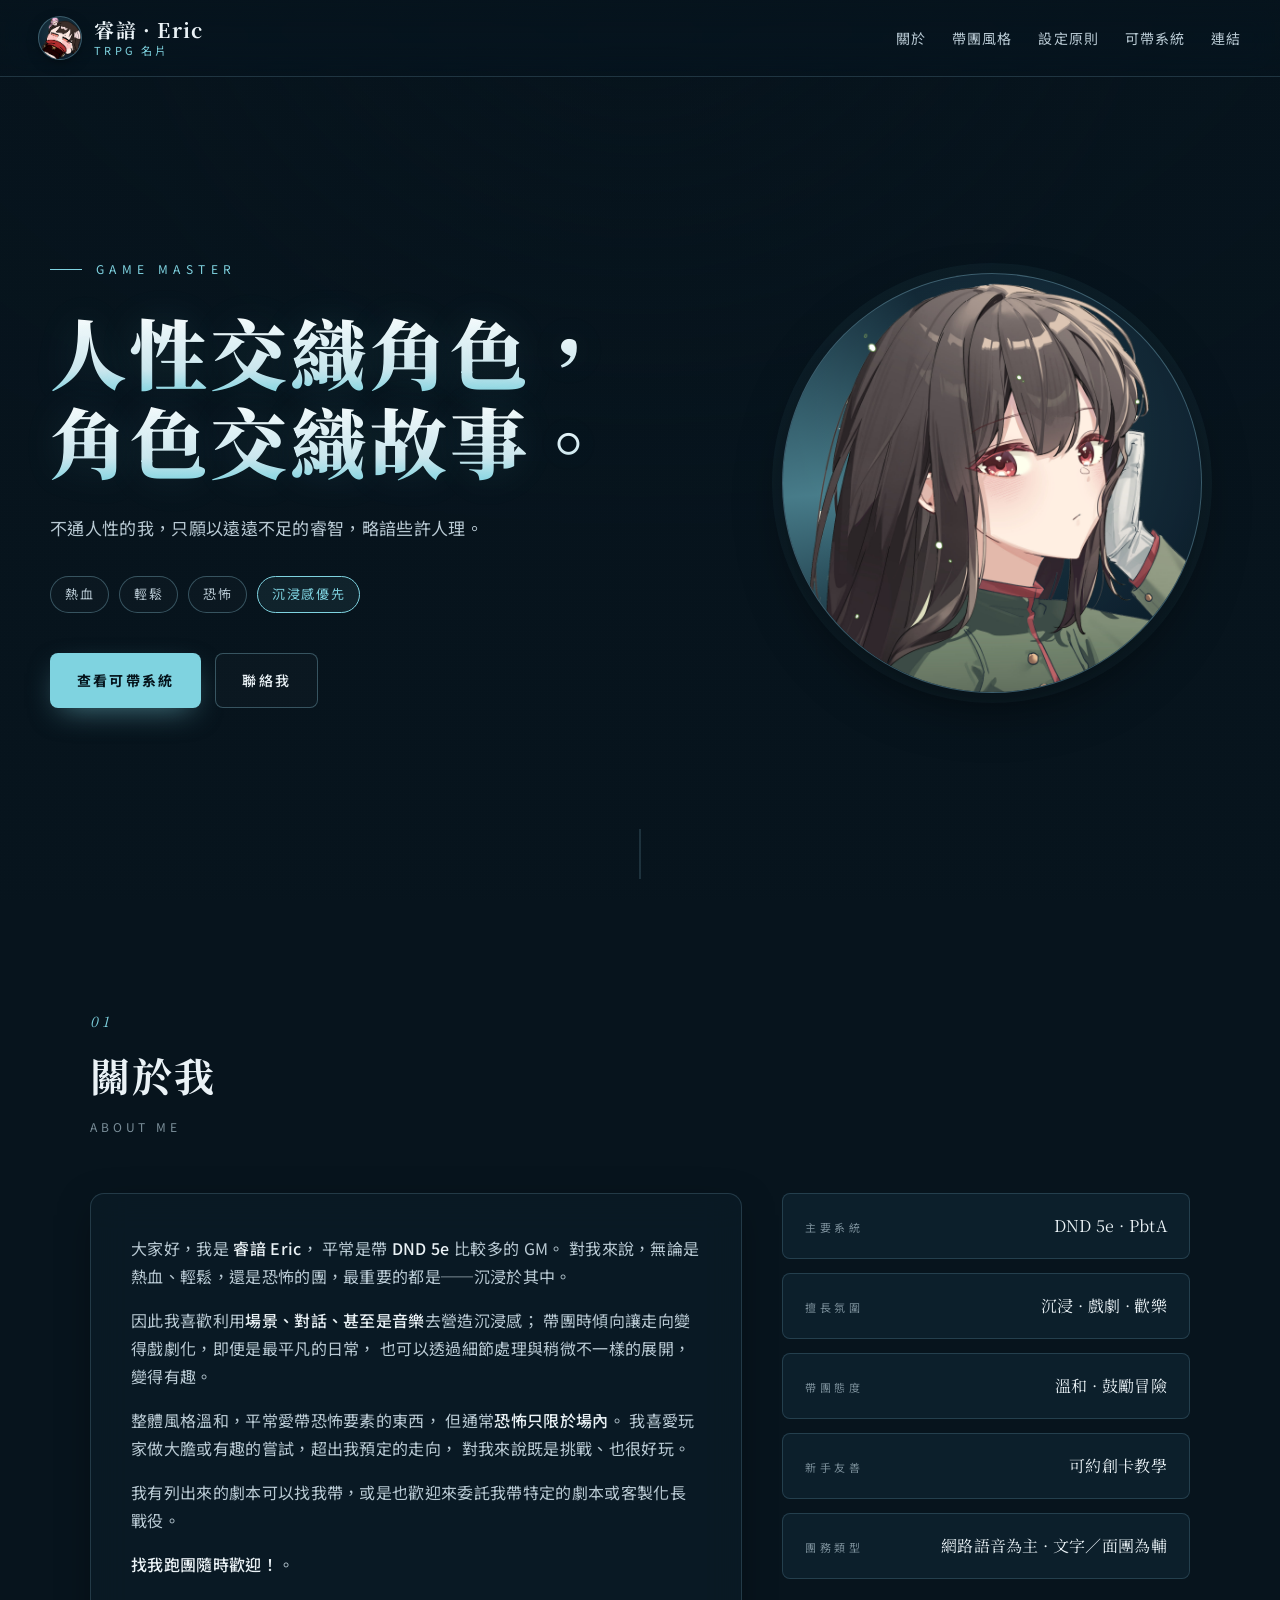
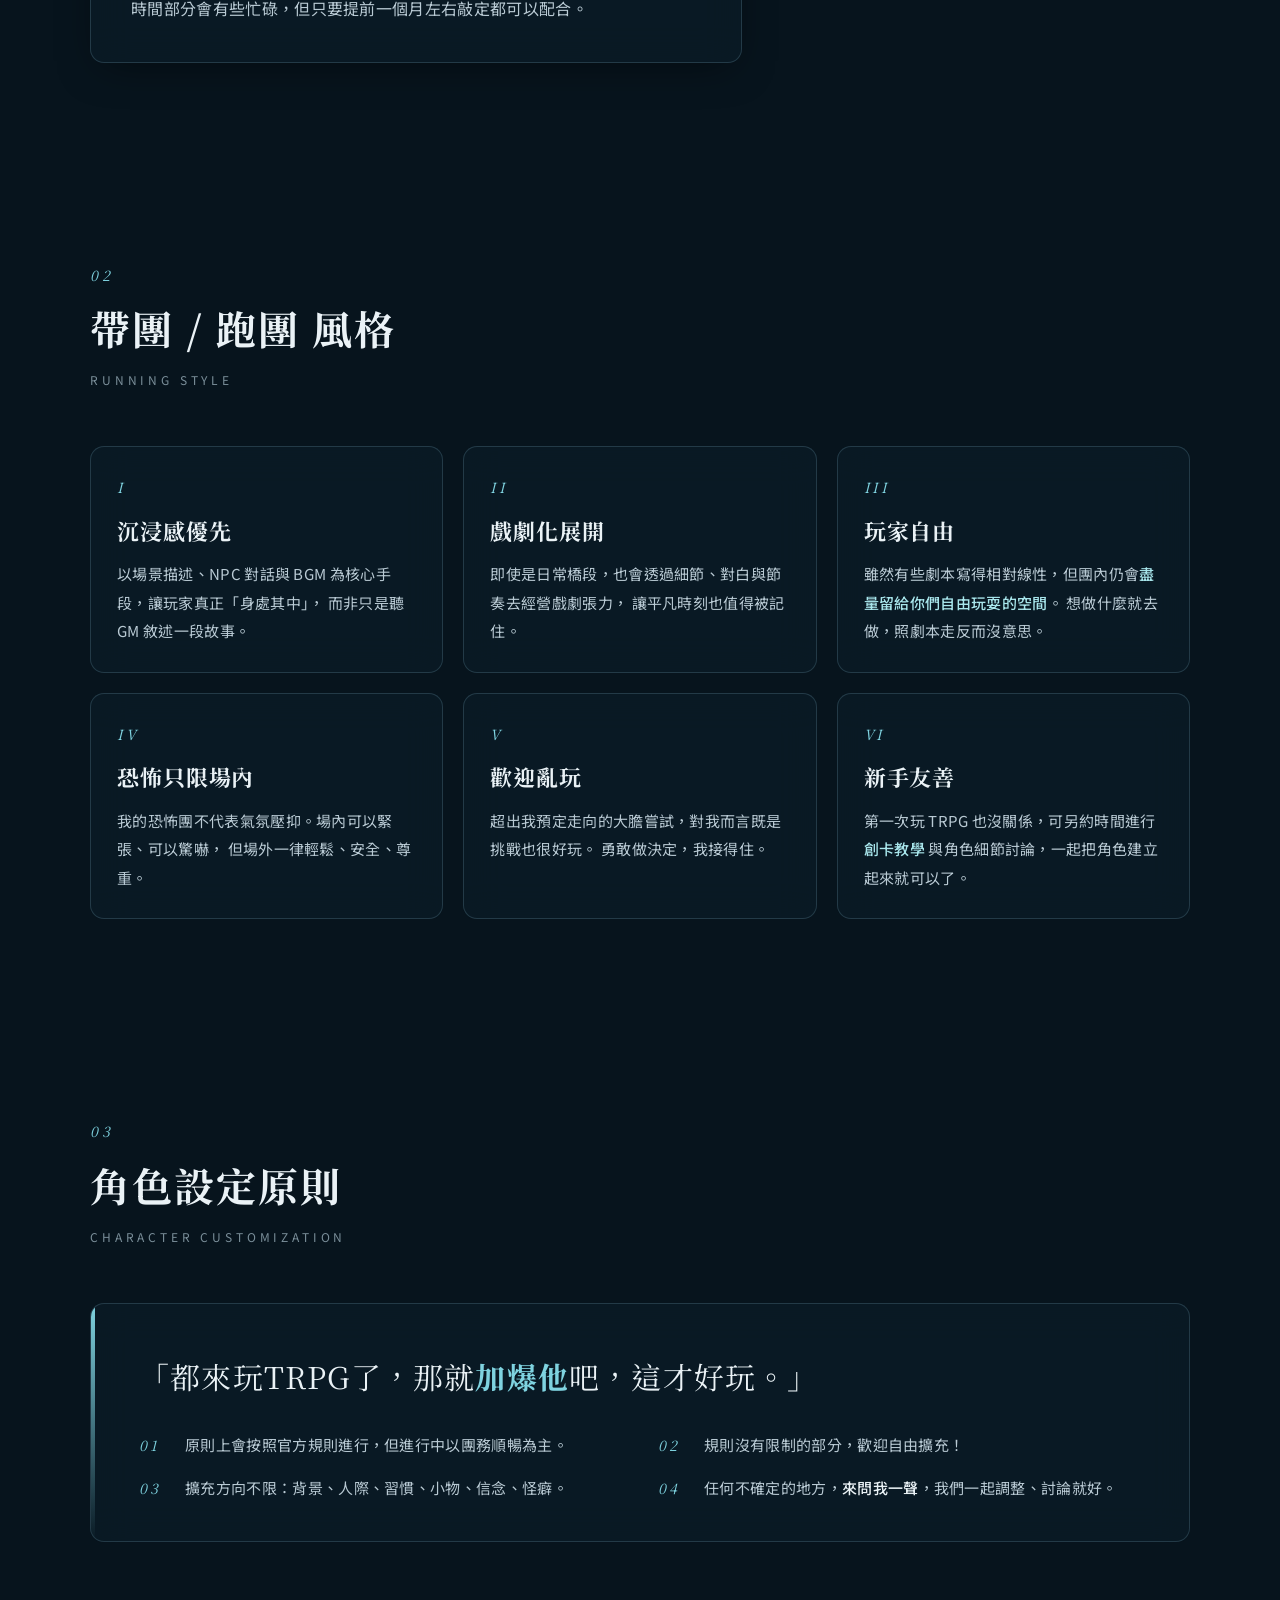
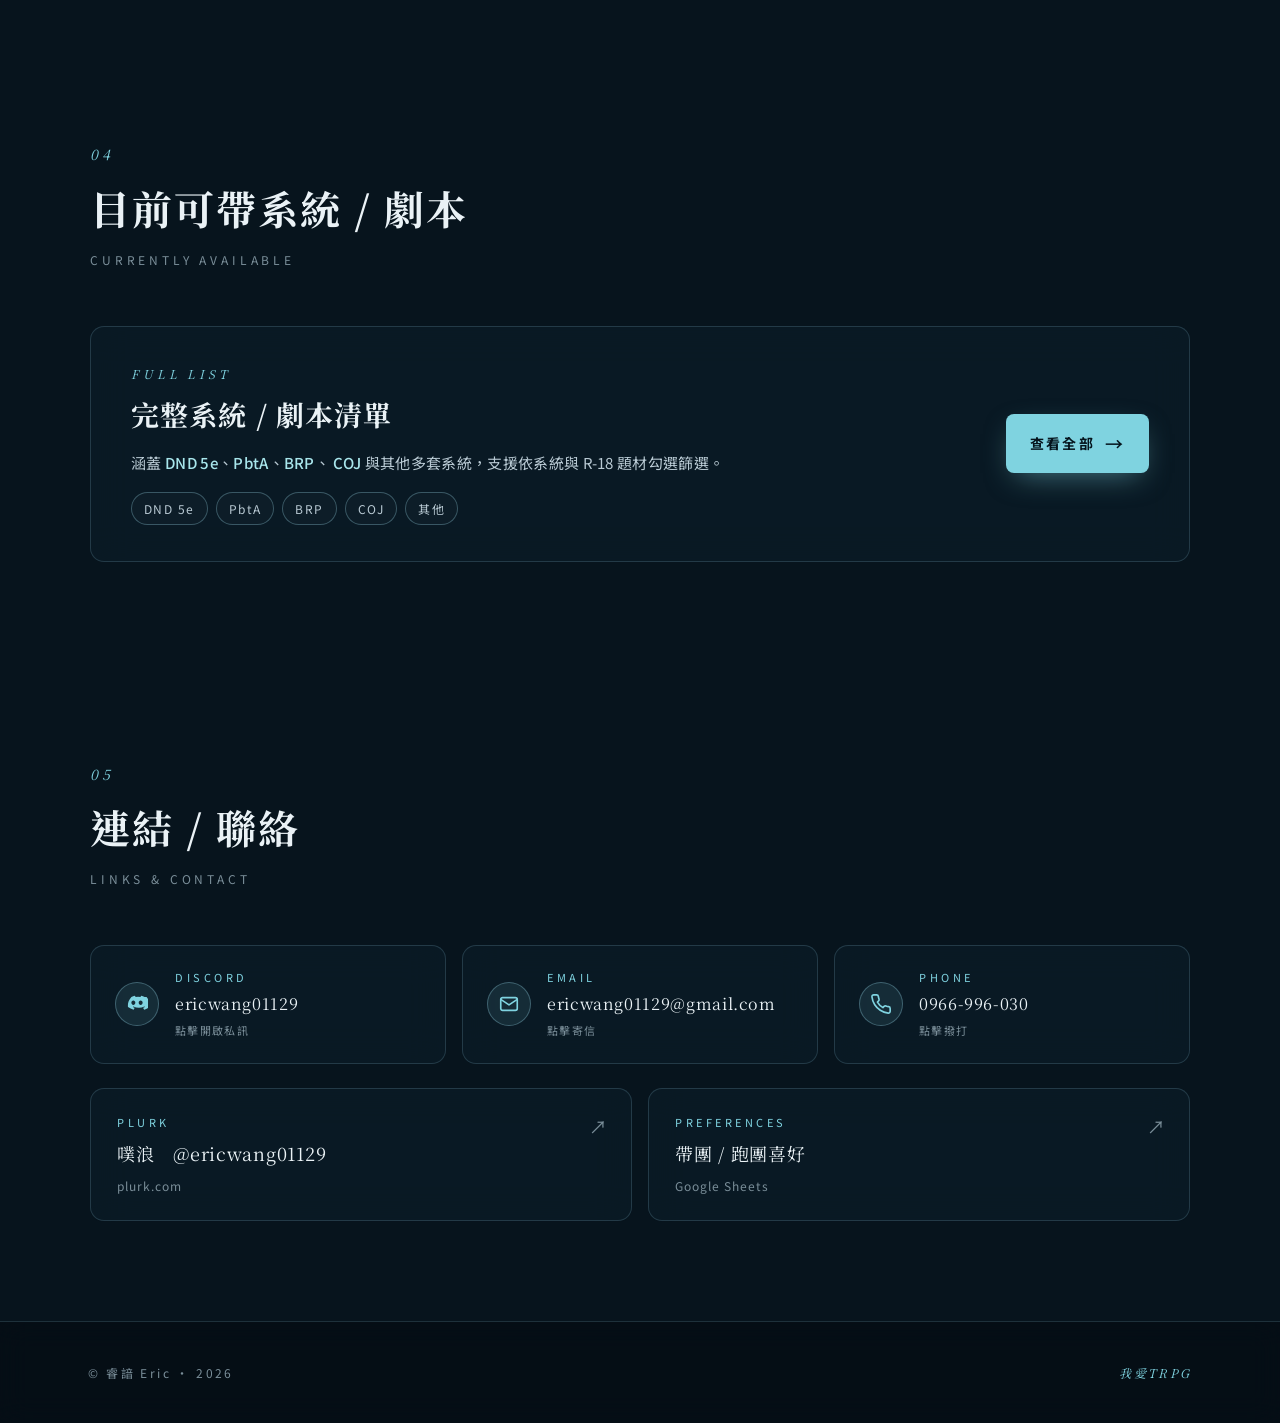
==== commit a4fe8378: "feat: load scenarios from JSON, add run teaser on index, sort by active+stroke order, responsive pol" ====
--- a/index.html
+++ b/index.html
@@ -33,7 +33,7 @@
     <a href="#about">關於</a>
     <a href="#style">帶團風格</a>
     <a href="#custom">設定原則</a>
-    <a href="scenarios.html">可帶系統</a>
+    <a href="#run">可帶系統</a>
     <a href="#contact">連結</a>
   </nav>
 </header>
@@ -111,7 +111,7 @@
       <aside class="about__side">
         <div class="fact">
           <span class="fact__label">主要系統</span>
-          <span class="fact__value">DND 5e ·銀劍的星辰騎士</span>
+          <span class="fact__value">DND 5e · PbtA</span>
         </div>
         <div class="fact">
           <span class="fact__label">擅長氛圍</span>
@@ -160,8 +160,8 @@
         <div class="card__num">III</div>
         <h3 class="card__title">玩家自由</h3>
         <p class="card__desc">
-          雖然本次本子相對按頭，但團內仍會<strong>盡量留給你們自由玩耍的空間</strong>。
-          想做什麼就去做，照劇本走反而沒意思呀。
+          雖然有些劇本寫得相對線性，但團內仍會<strong>盡量留給你們自由玩耍的空間</strong>。
+          想做什麼就去做，照劇本走反而沒意思。
         </p>
       </article>
       <article class="card">
@@ -210,9 +210,38 @@
     </div>
   </section>
 
+  <section class="section" id="run">
+    <div class="section__head">
+      <span class="section__index">04</span>
+      <h2 class="section__title">目前可帶系統 / 劇本</h2>
+      <p class="section__sub">Currently Available</p>
+    </div>
+    <a class="run-teaser" href="scenarios.html">
+      <div class="run-teaser__body">
+        <p class="run-teaser__eyebrow">Full List</p>
+        <h3 class="run-teaser__title">完整系統 / 劇本清單</h3>
+        <p class="run-teaser__desc">
+          涵蓋 <strong>DND 5e</strong>、<strong>PbtA</strong>、<strong>BRP</strong>、
+          <strong>COJ</strong> 與其他多套系統，支援依系統與 R-18 題材勾選篩選。
+        </p>
+        <div class="run-teaser__chips">
+          <span class="chip-static">DND 5e</span>
+          <span class="chip-static">PbtA</span>
+          <span class="chip-static">BRP</span>
+          <span class="chip-static">COJ</span>
+          <span class="chip-static">其他</span>
+        </div>
+      </div>
+      <div class="run-teaser__cta">
+        <span>查看全部</span>
+        <span aria-hidden="true">→</span>
+      </div>
+    </a>
+  </section>
+
   <section class="section" id="contact">
     <div class="section__head">
-      <span class="section__index">04</span>
+      <span class="section__index">05</span>
       <h2 class="section__title">連結 / 聯絡</h2>
       <p class="section__sub">Links &amp; Contact</p>
     </div>
--- a/style.css
+++ b/style.css
@@ -628,6 +628,103 @@
 }
 .rule-list li strong { color: var(--c-ink); font-weight: 500; }
 
+/* ---------- run teaser (index) ---------- */
+.run-teaser {
+  display: grid;
+  grid-template-columns: 1fr auto;
+  align-items: center;
+  gap: 28px;
+  padding: 36px 40px;
+  background: var(--c-surface);
+  border: 1px solid var(--c-border);
+  border-radius: var(--radius);
+  backdrop-filter: blur(18px);
+  -webkit-backdrop-filter: blur(18px);
+  text-decoration: none;
+  color: inherit;
+  transition: transform 0.3s ease, border-color 0.3s ease, background 0.3s ease;
+  position: relative;
+  overflow: hidden;
+}
+.run-teaser::before {
+  content: "";
+  position: absolute;
+  inset: 0;
+  background: linear-gradient(135deg, rgba(127,211,224,0.08), transparent 55%);
+  opacity: 0;
+  transition: opacity 0.35s ease;
+  pointer-events: none;
+}
+.run-teaser:hover {
+  transform: translateY(-3px);
+  border-color: var(--c-accent);
+  background: rgba(18, 40, 55, 0.82);
+}
+.run-teaser:hover::before { opacity: 1; }
+.run-teaser__body { position: relative; min-width: 0; }
+.run-teaser__eyebrow {
+  font-family: var(--f-serif);
+  font-style: italic;
+  letter-spacing: 0.32em;
+  font-size: 12px;
+  color: var(--c-accent);
+  text-transform: uppercase;
+  margin: 0 0 6px;
+}
+.run-teaser__title {
+  font-family: var(--f-serif);
+  font-size: clamp(22px, 2.4vw, 28px);
+  color: var(--c-ink);
+  letter-spacing: 0.04em;
+  margin: 0 0 10px;
+}
+.run-teaser__desc {
+  margin: 0 0 16px;
+  color: var(--c-ink-soft);
+  font-size: 15px;
+  line-height: 1.8;
+}
+.run-teaser__desc strong {
+  color: var(--c-accent-2);
+  font-weight: 500;
+}
+.run-teaser__chips {
+  display: flex;
+  flex-wrap: wrap;
+  gap: 8px;
+}
+.chip-static {
+  display: inline-block;
+  padding: 5px 12px;
+  border: 1px solid var(--c-border-2);
+  border-radius: 999px;
+  font-size: 12px;
+  letter-spacing: 0.12em;
+  color: var(--c-ink-soft);
+  background: rgba(255,255,255,0.02);
+}
+.run-teaser__cta {
+  position: relative;
+  display: inline-flex;
+  align-items: center;
+  gap: 10px;
+  padding: 14px 24px;
+  border-radius: var(--radius-s);
+  background: var(--c-accent);
+  color: #05141c;
+  font-weight: 700;
+  font-size: 14px;
+  letter-spacing: 0.16em;
+  box-shadow: 0 10px 30px -10px rgba(127, 211, 224, 0.55);
+  flex-shrink: 0;
+  transition: transform 0.25s ease, background 0.25s ease;
+}
+.run-teaser:hover .run-teaser__cta {
+  background: var(--c-accent-2);
+  transform: translateX(4px);
+}
+.run-teaser__cta span:last-child { font-size: 18px; font-weight: 500; }
+
 /* ---------- scenarios page ---------- */
 .page-scenarios .section--first {
   padding-top: 140px;
@@ -785,6 +882,22 @@
 
 .run-item.is-hidden {
   display: none !important;
+}
+.run-state {
+  margin: 0;
+  padding: 40px 20px;
+  text-align: center;
+  color: var(--c-ink-mute);
+  font-size: 14px;
+  letter-spacing: 0.12em;
+  border: 1px dashed var(--c-border-2);
+  border-radius: var(--radius);
+}
+.run-state--error {
+  border-color: var(--c-warm);
+  color: var(--c-warm-2);
+  background: rgba(224, 138, 122, 0.06);
+  line-height: 1.8;
 }
 .run-empty {
   display: none;
@@ -1242,6 +1355,13 @@
   .links { grid-template-columns: 1fr; }
   .contacts { grid-template-columns: 1fr; }
 
+  .run-teaser {
+    grid-template-columns: 1fr;
+    padding: 28px 24px;
+    gap: 20px;
+  }
+  .run-teaser__cta { align-self: flex-start; }
+
   .page-scenarios .section--first { padding-top: 100px; }
   .filter { padding: 18px 18px; gap: 14px; }
   .filter__row { gap: 12px; }
@@ -1335,6 +1455,11 @@
 
   .link-card { padding: 20px 22px; }
   .link-card::after { top: 18px; right: 20px; }
+
+  .run-teaser { padding: 24px 20px; }
+  .run-teaser__title { font-size: 20px; }
+  .run-teaser__desc { font-size: 14px; }
+  .run-teaser__cta { padding: 12px 20px; font-size: 13px; }
 
   .hero__scroll { display: none; }
 
@@ -1382,6 +1507,17 @@
   .contact-card__value { font-size: 14px; }
   .link-card { padding: 18px 18px; }
   .link-card__title { font-size: 16px; }
+
+  .run-teaser { padding: 22px 18px; gap: 18px; }
+  .run-teaser__title { font-size: 18px; }
+  .run-teaser__desc { font-size: 13.5px; line-height: 1.8; }
+  .run-teaser__cta { padding: 11px 18px; font-size: 12px; letter-spacing: 0.12em; }
+  .chip-static { font-size: 11px; padding: 4px 10px; letter-spacing: 0.08em; }
+
+  .page-scenarios .section--first { padding-top: 76px; }
+  .run-state { padding: 32px 16px; font-size: 13px; letter-spacing: 0.08em; }
+  .run-empty { padding: 36px 14px; font-size: 13px; }
+  .run-item__warn { padding: 10px 12px; font-size: 12.5px; line-height: 1.75; }
 }
 
 /* Very small phone (≤ 360px): iPhone SE etc. */
@@ -1396,6 +1532,12 @@
   .filter { padding: 14px 12px; }
   .chip span { padding: 5px 11px; font-size: 11.5px; }
   .tag { font-size: 11px; padding: 4px 9px; }
+
+  .run-teaser { padding: 20px 16px; }
+  .run-teaser__title { font-size: 17px; }
+  .chip-static { font-size: 10.5px; padding: 4px 9px; }
+  .page-scenarios .section--first { padding-top: 68px; }
+  .run-state, .run-empty { padding: 28px 12px; font-size: 12.5px; }
 }
 
 /* Short-landscape phones: avoid huge hero eating the viewport */
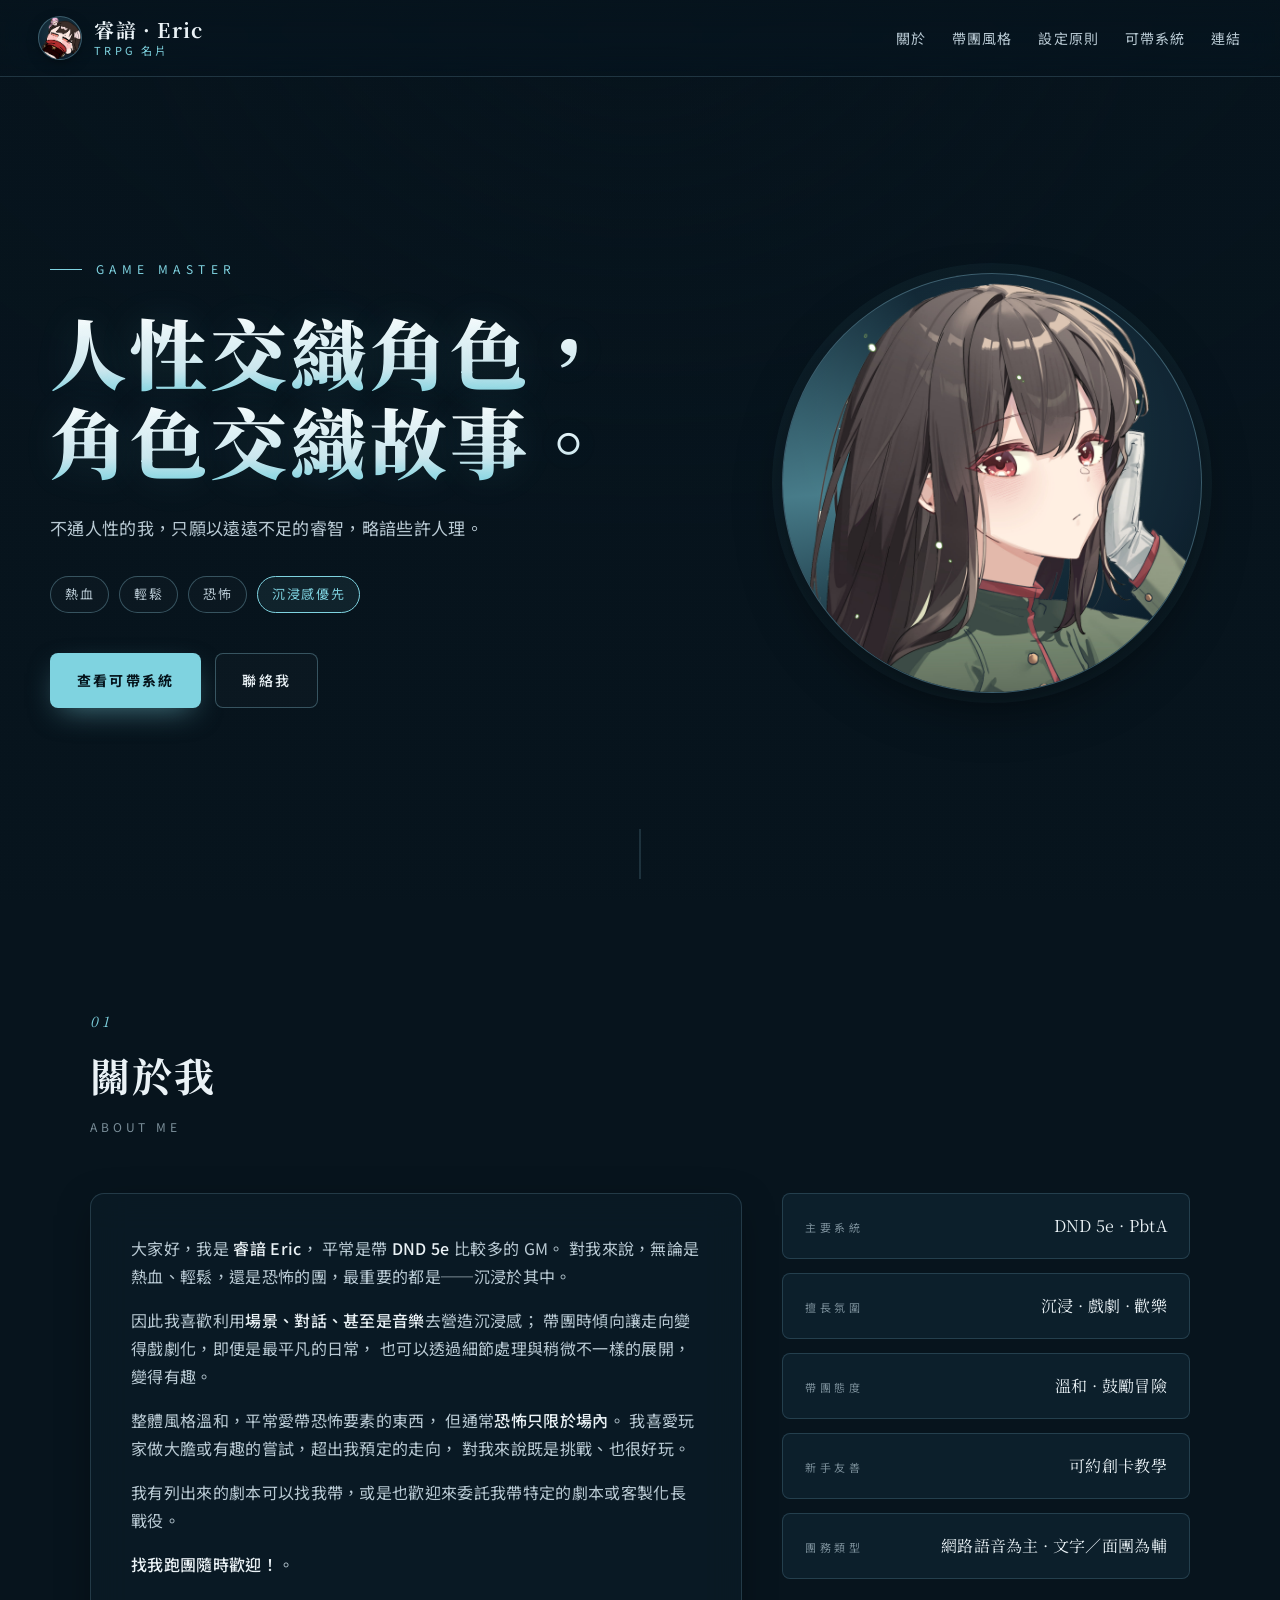
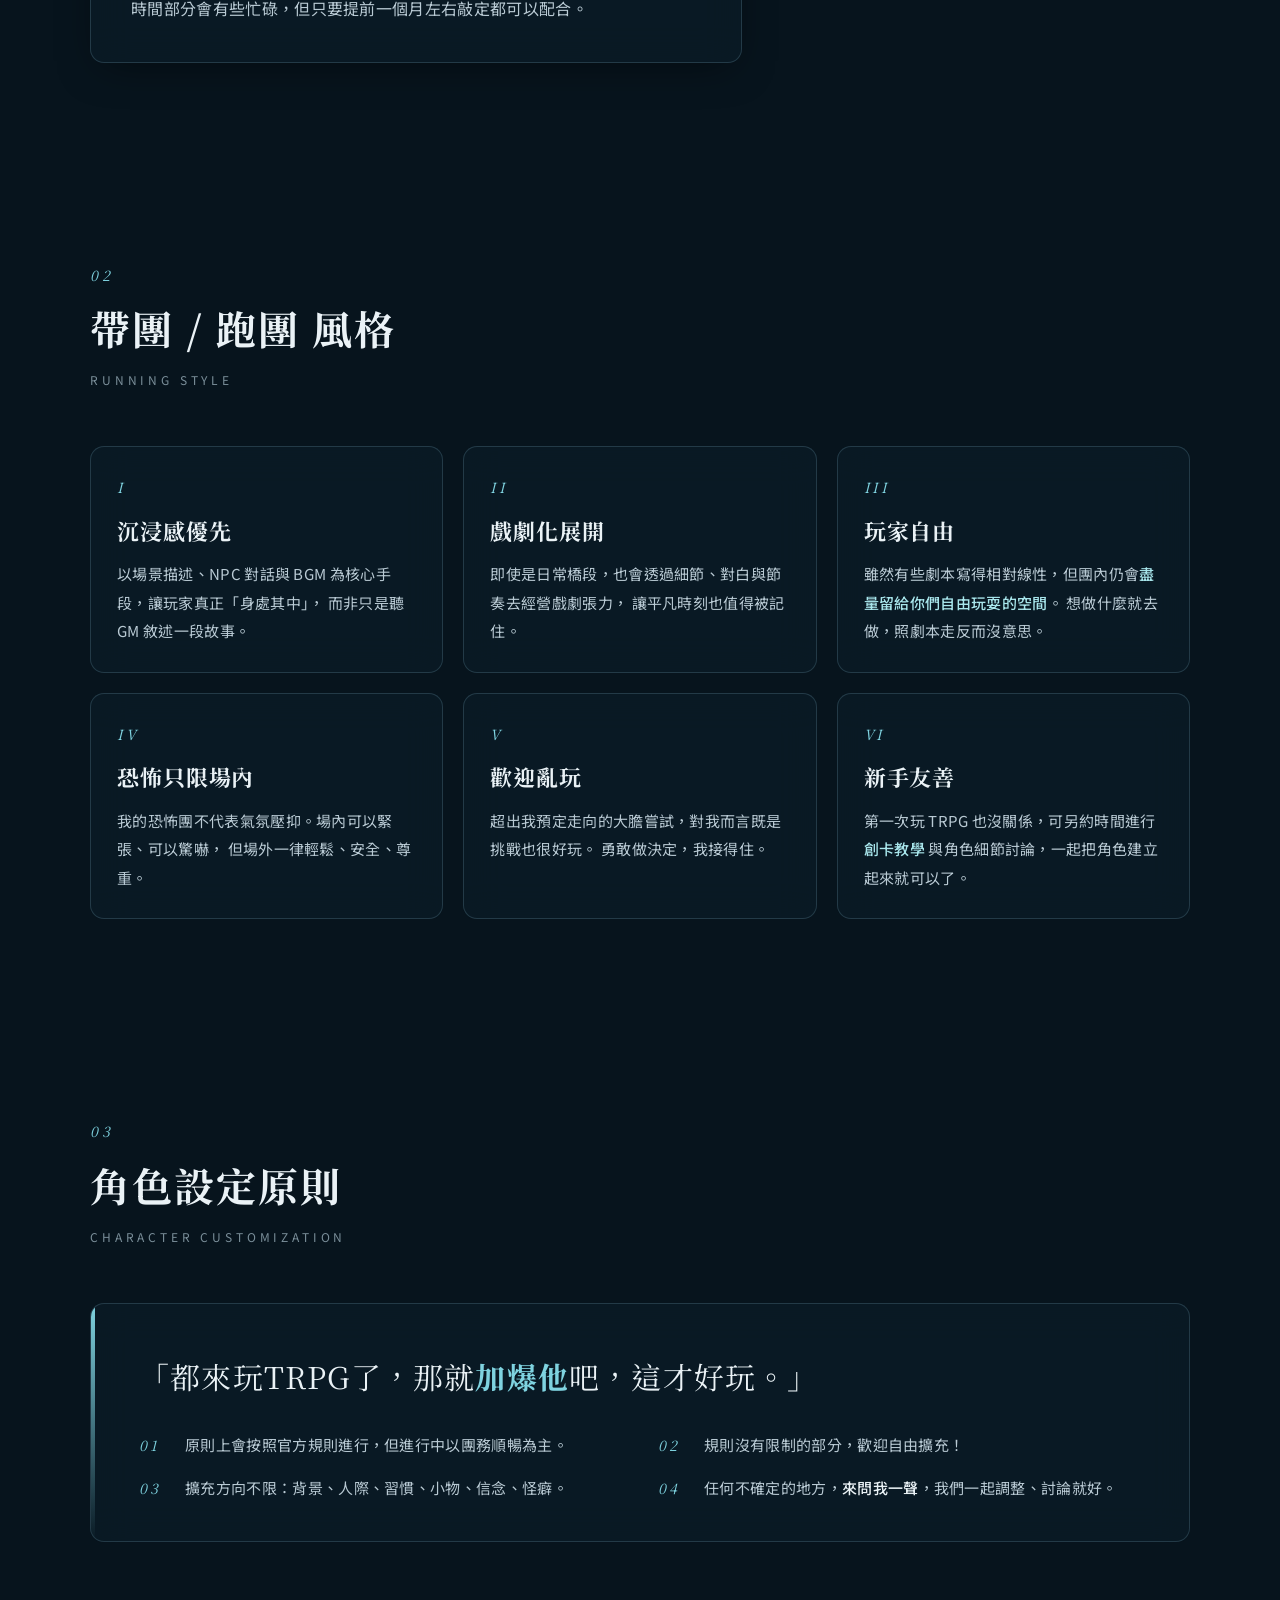
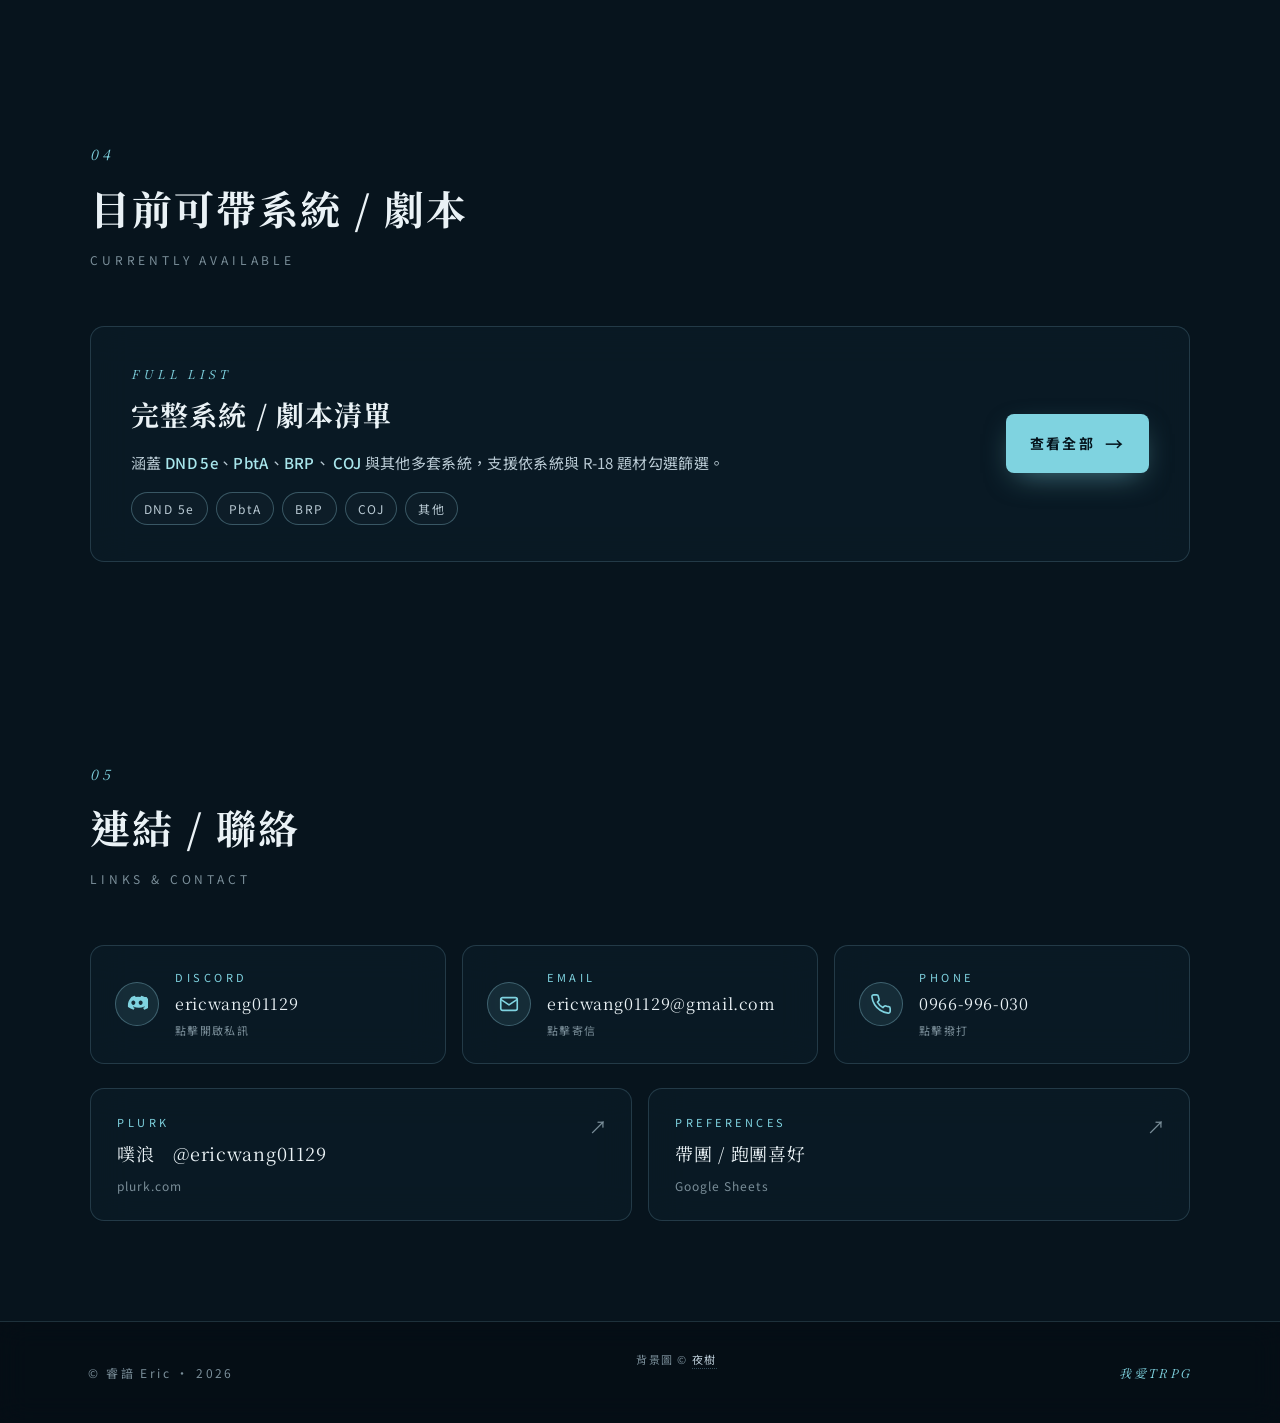
==== commit 714379a9: "chore: add background image credit to footer (夜樹) Co-Authored-By: Claude Opus 4.7 (1M context) <nore" ====
--- a/index.html
+++ b/index.html
@@ -298,6 +298,10 @@
 <footer class="footer">
   <div class="footer__inner">
     <p class="footer__left">© 睿諳 Eric · 2026</p>
+    <p class="footer__credit">
+      背景圖 ©
+      <a href="https://clibo.tw/users/G0fmVv" target="_blank" rel="noopener">夜樹</a>
+    </p>
     <p class="footer__right">我愛TRPG</p>
   </div>
 </footer>
--- a/style.css
+++ b/style.css
@@ -1232,6 +1232,23 @@
   font-family: var(--f-serif);
   font-style: italic;
   color: var(--c-accent);
+}
+.footer__credit {
+  font-size: 11px;
+  color: var(--c-ink-mute);
+  letter-spacing: 0.14em;
+  margin: 0;
+}
+.footer__credit a {
+  color: var(--c-ink-soft);
+  text-decoration: none;
+  border-bottom: 1px dotted var(--c-border-2);
+  padding-bottom: 1px;
+  transition: color 0.2s ease, border-color 0.2s ease;
+}
+.footer__credit a:hover {
+  color: var(--c-accent);
+  border-bottom-color: var(--c-accent);
 }
 
 /* ---------- reveal on scroll ---------- */
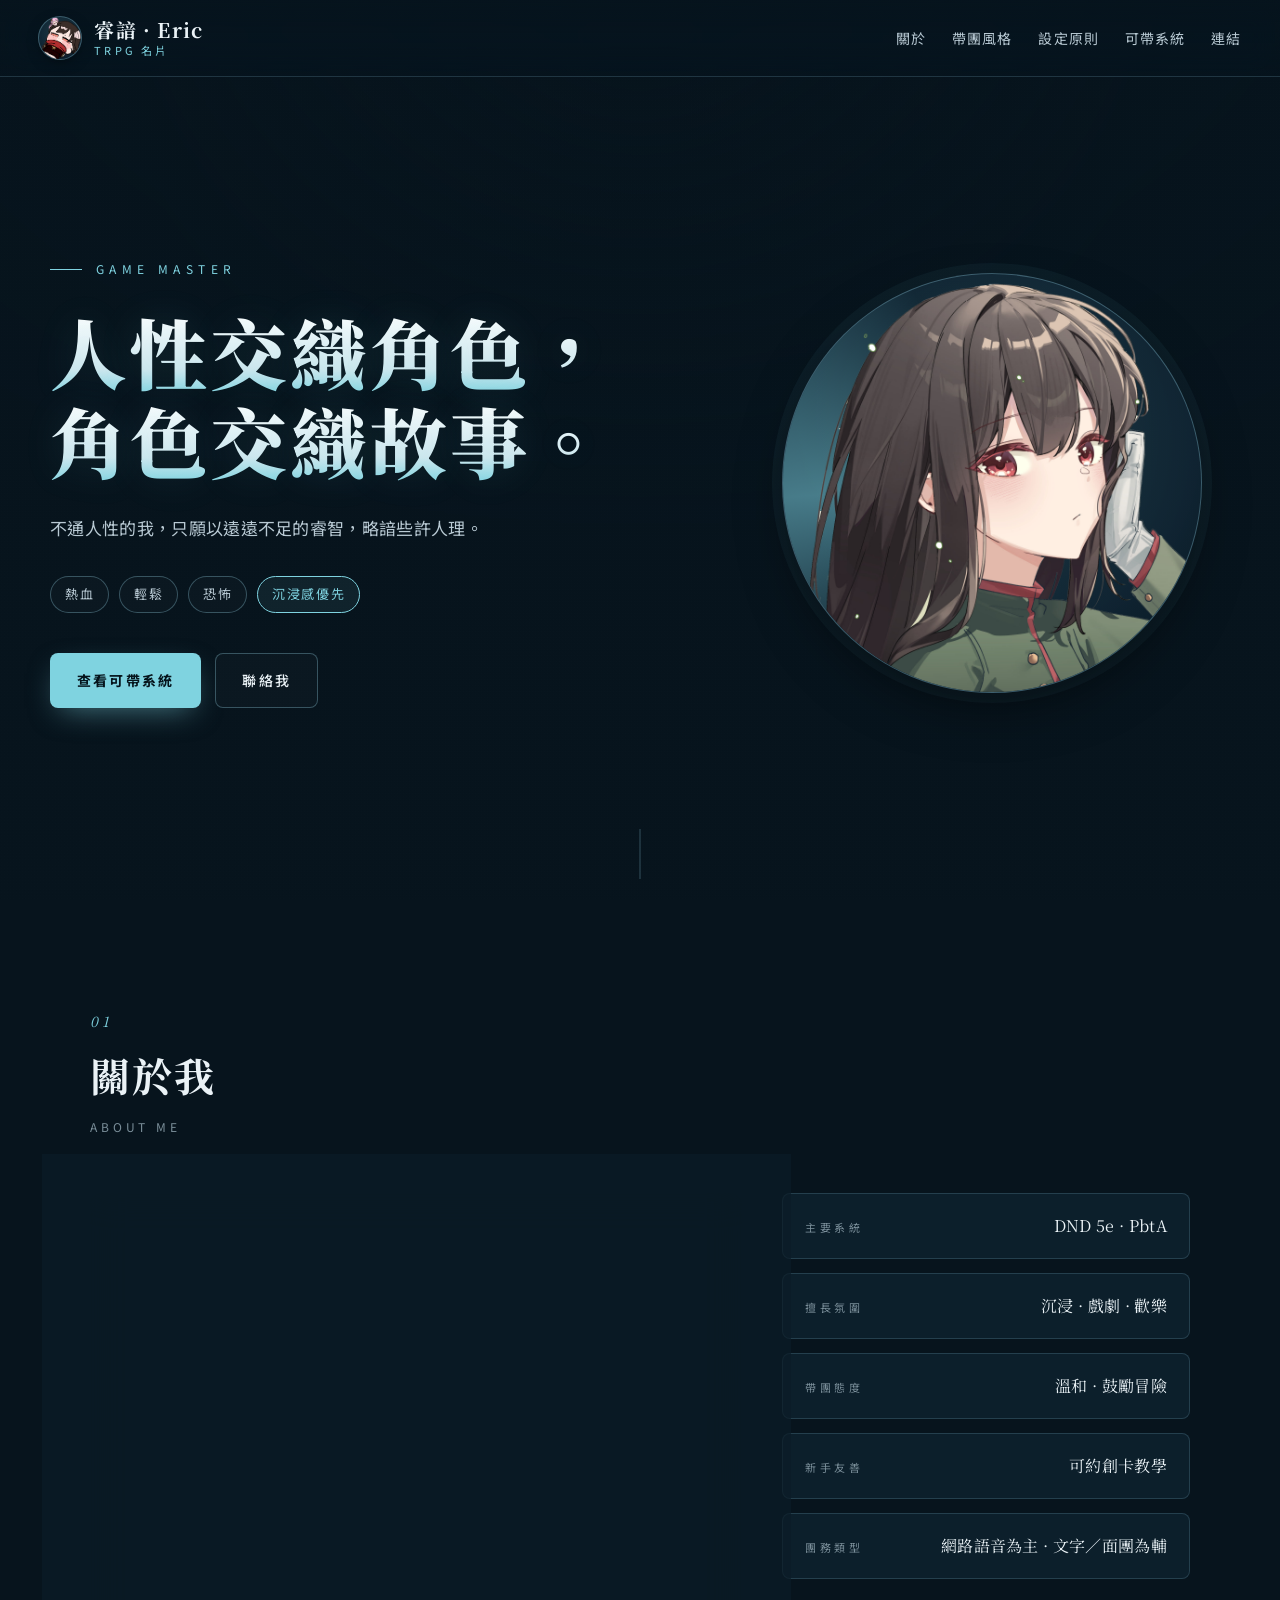
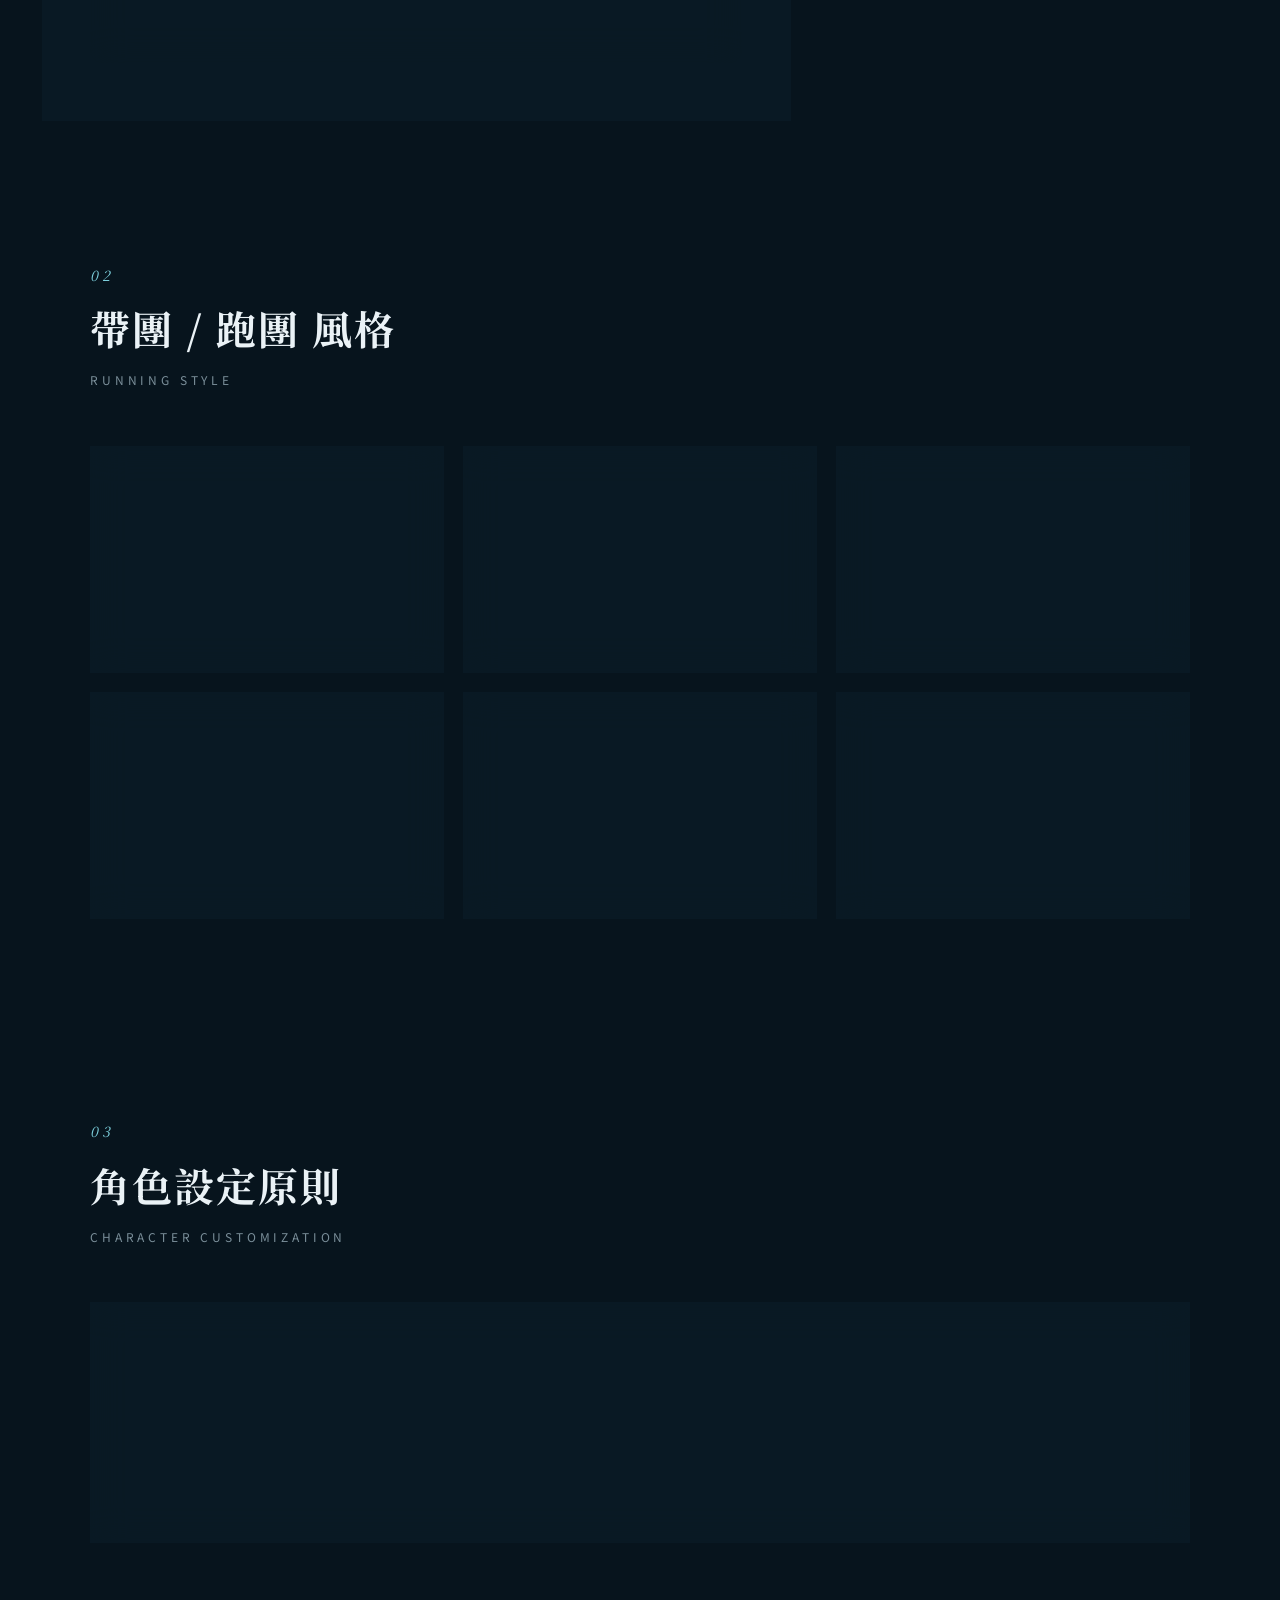
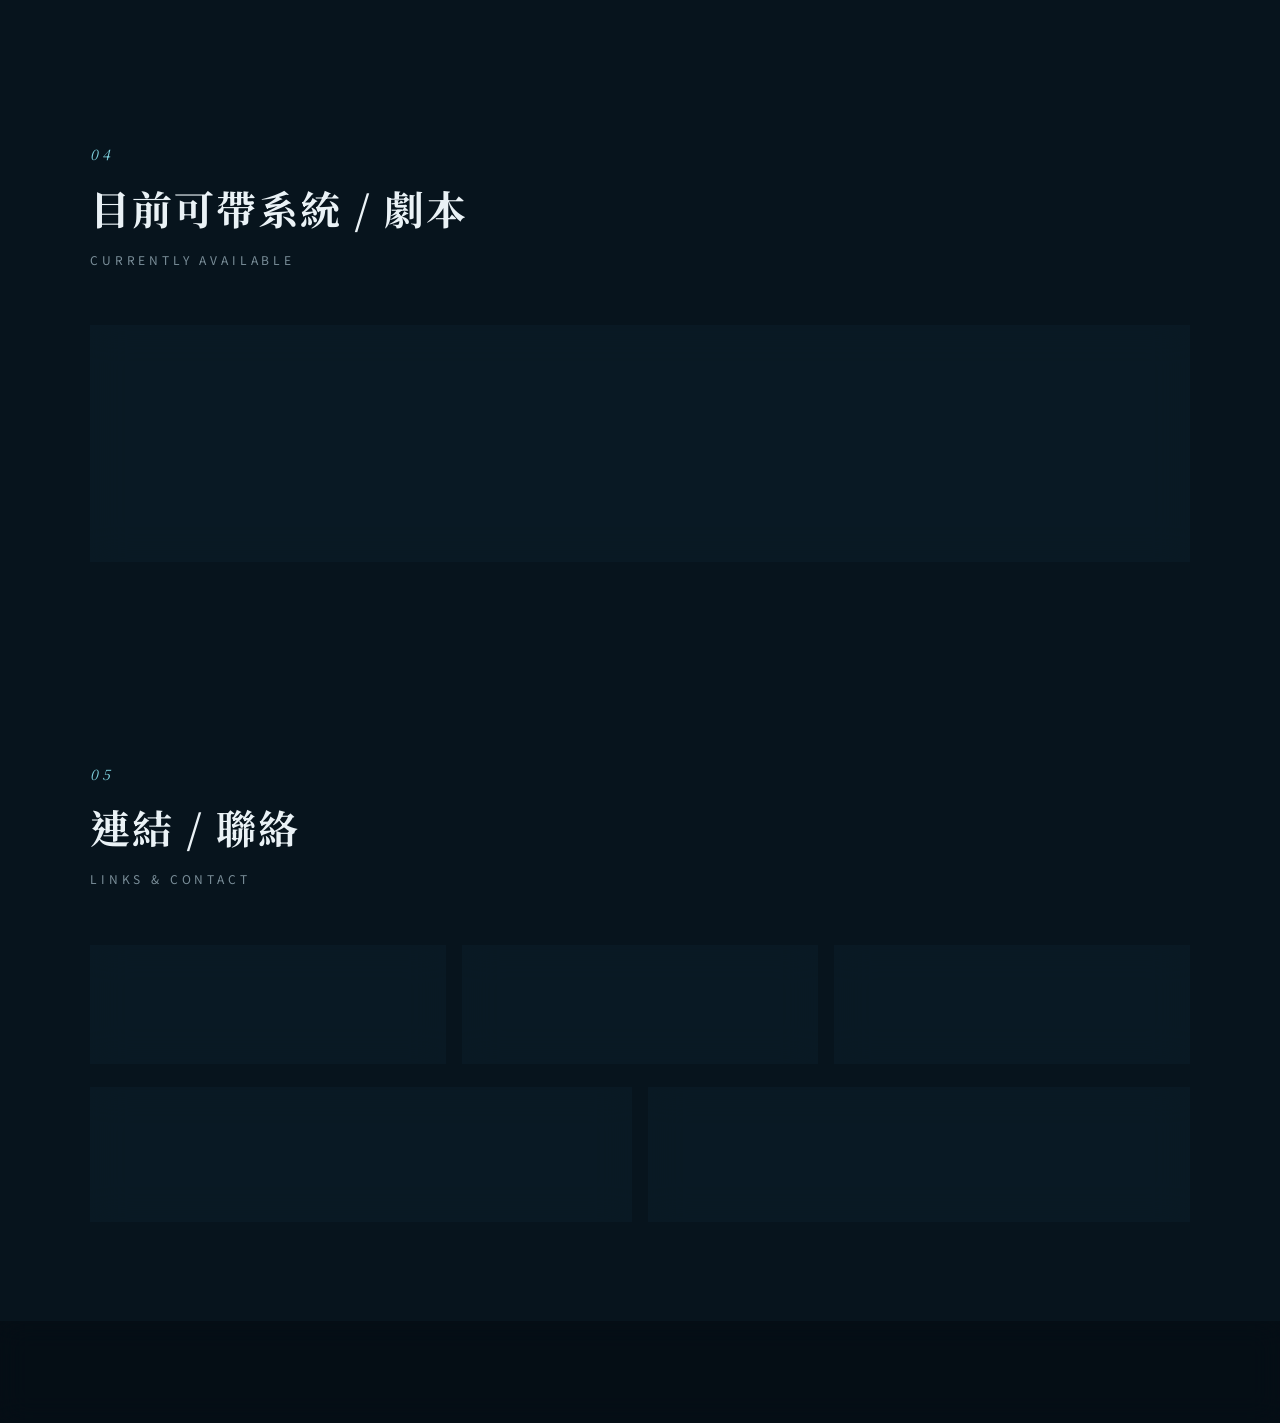
==== commit ccf7518d: "chore: update title to TRPG GM / PL Co-Authored-By: Claude Opus 4.7 (1M context) <noreply@anthropic." ====
--- a/index.html
+++ b/index.html
@@ -3,7 +3,7 @@
 <head>
 <meta charset="UTF-8" />
 <meta name="viewport" content="width=device-width, initial-scale=1.0" />
-<title>睿諳 Eric｜TRPG GM / player</title>
+<title>睿諳 Eric｜TRPG GM / PL</title>
 <meta name="description" content="睿諳 Eric — TRPG GM 自介。擅長 DND5e，帶團以沉浸感與戲劇化為核心，歡迎玩家大膽嘗試。" />
 <link rel="icon" type="image/png" href="icon.png" />
 <link rel="preconnect" href="https://fonts.googleapis.com" />
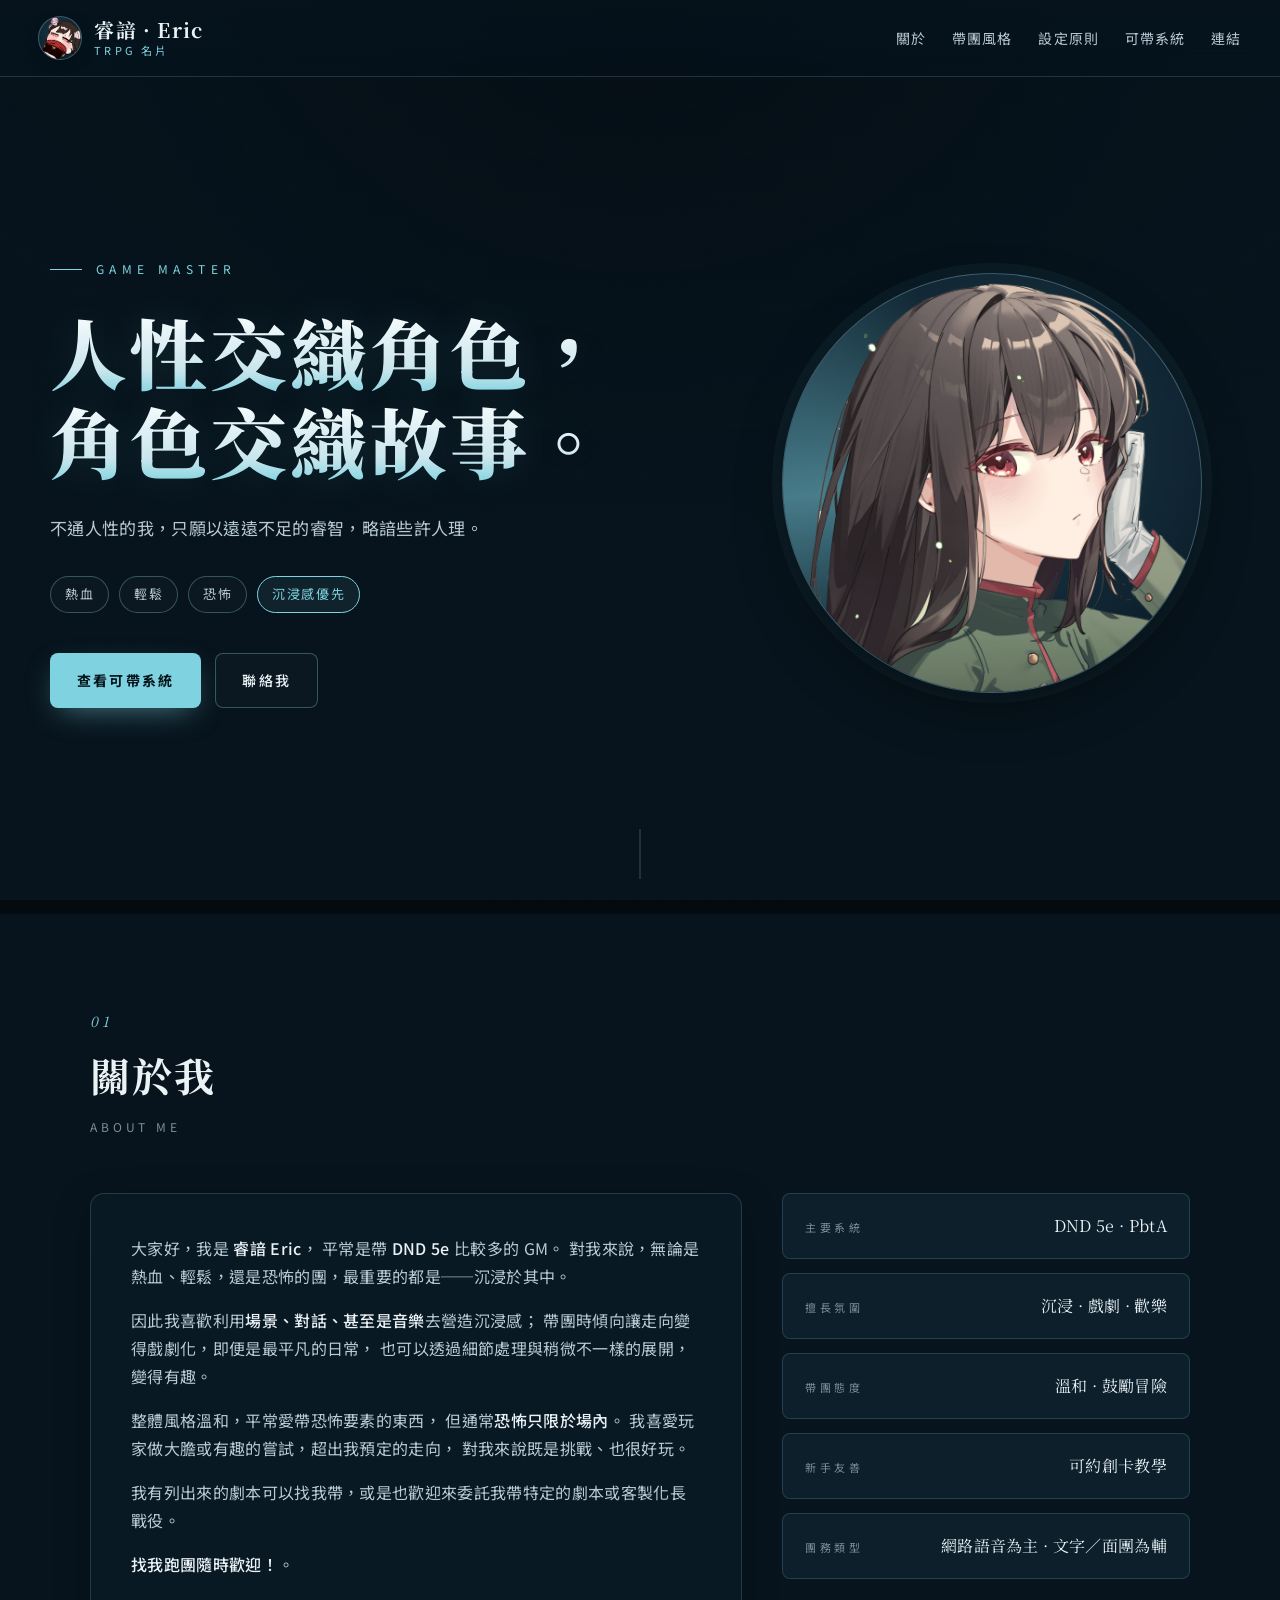
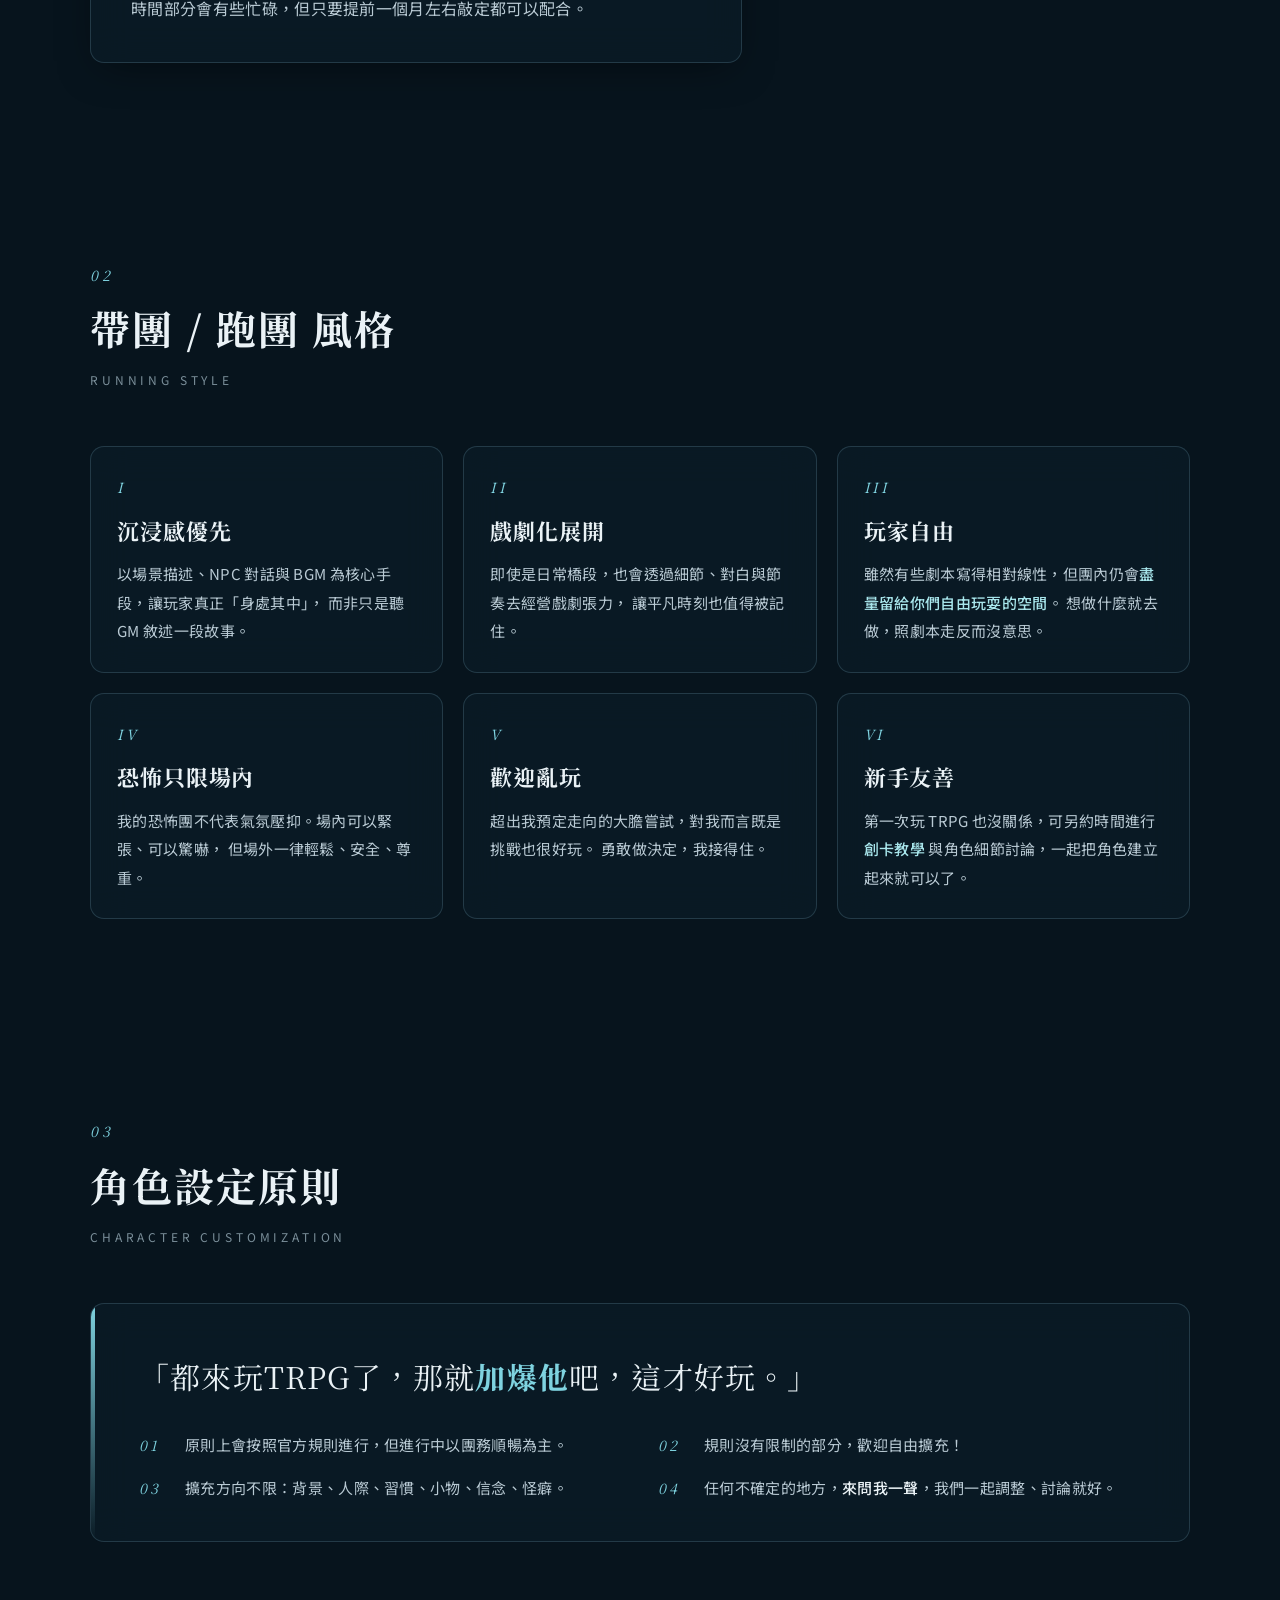
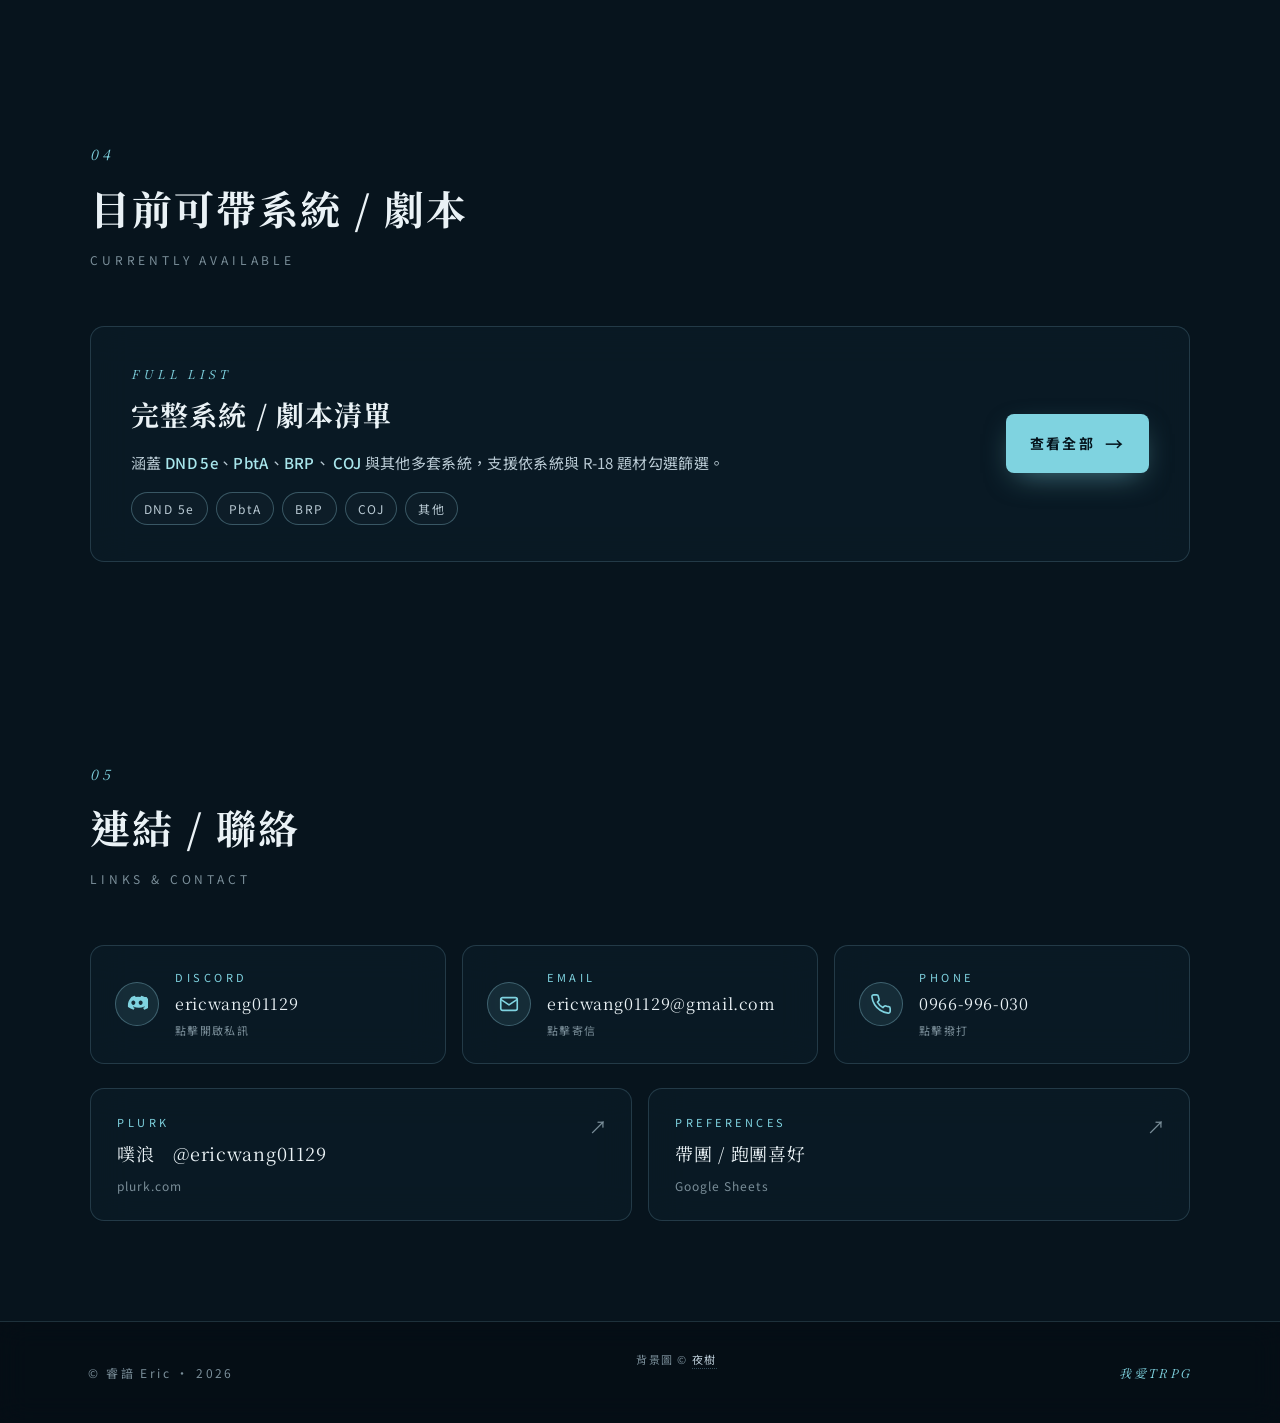
==== commit 576d11a7: "feat: replace static PNG hero background with looping webm video - Swap .bg-layer <div> for a muted " ====
--- a/index.html
+++ b/index.html
@@ -13,7 +13,9 @@
 </head>
 <body>
 
-<div class="bg-layer" aria-hidden="true"></div>
+<video class="bg-layer" aria-hidden="true" autoplay loop muted playsinline poster="background.png">
+  <source src="background.webm" type="video/webm" />
+</video>
 <div class="bg-veil" aria-hidden="true"></div>
 
 <header class="nav">
--- a/style.css
+++ b/style.css
@@ -48,10 +48,11 @@
   position: fixed;
   inset: 0;
   z-index: -2;
-  background-image: url("background.png");
-  background-size: cover;
-  background-position: center top;
-  background-repeat: no-repeat;
+  width: 100%;
+  height: 100%;
+  object-fit: cover;
+  object-position: center top;
+  background: var(--c-bg);
   filter: saturate(1.05) brightness(0.55);
   transform: scale(1.03);
 }
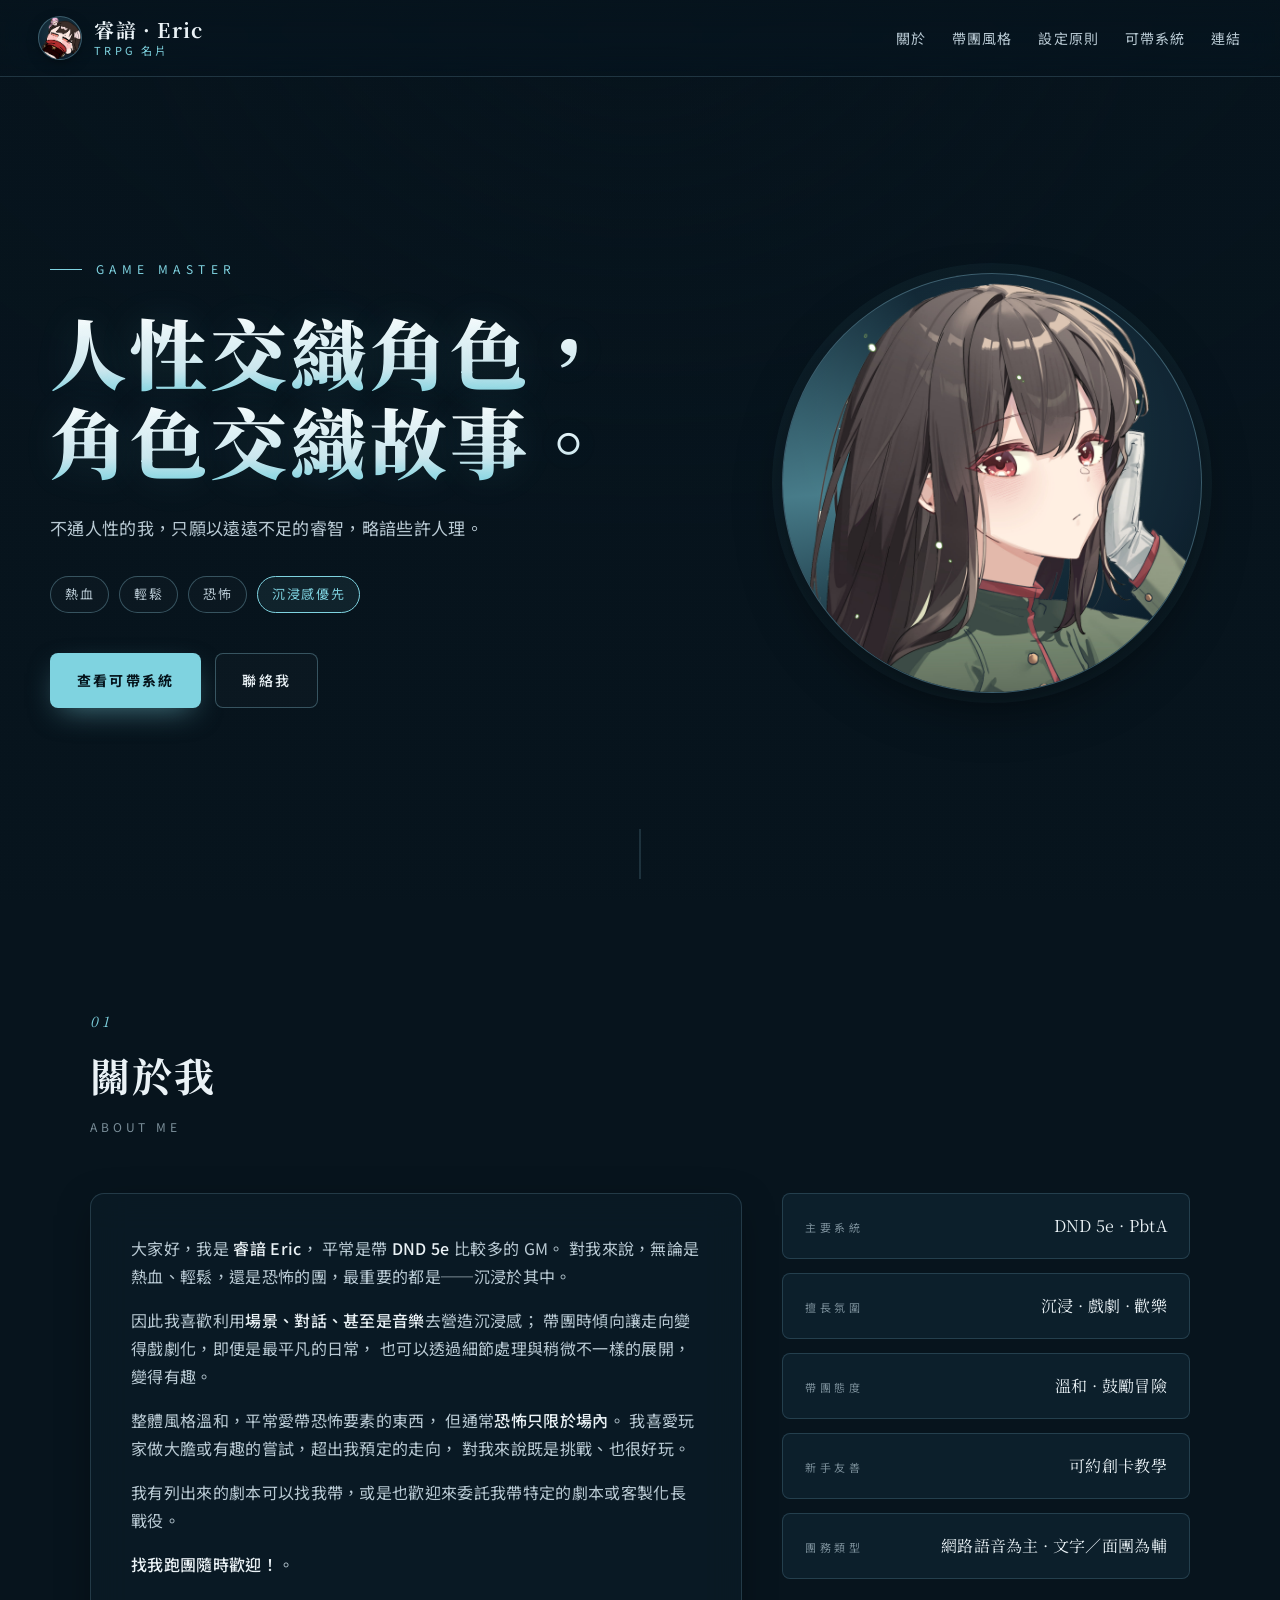
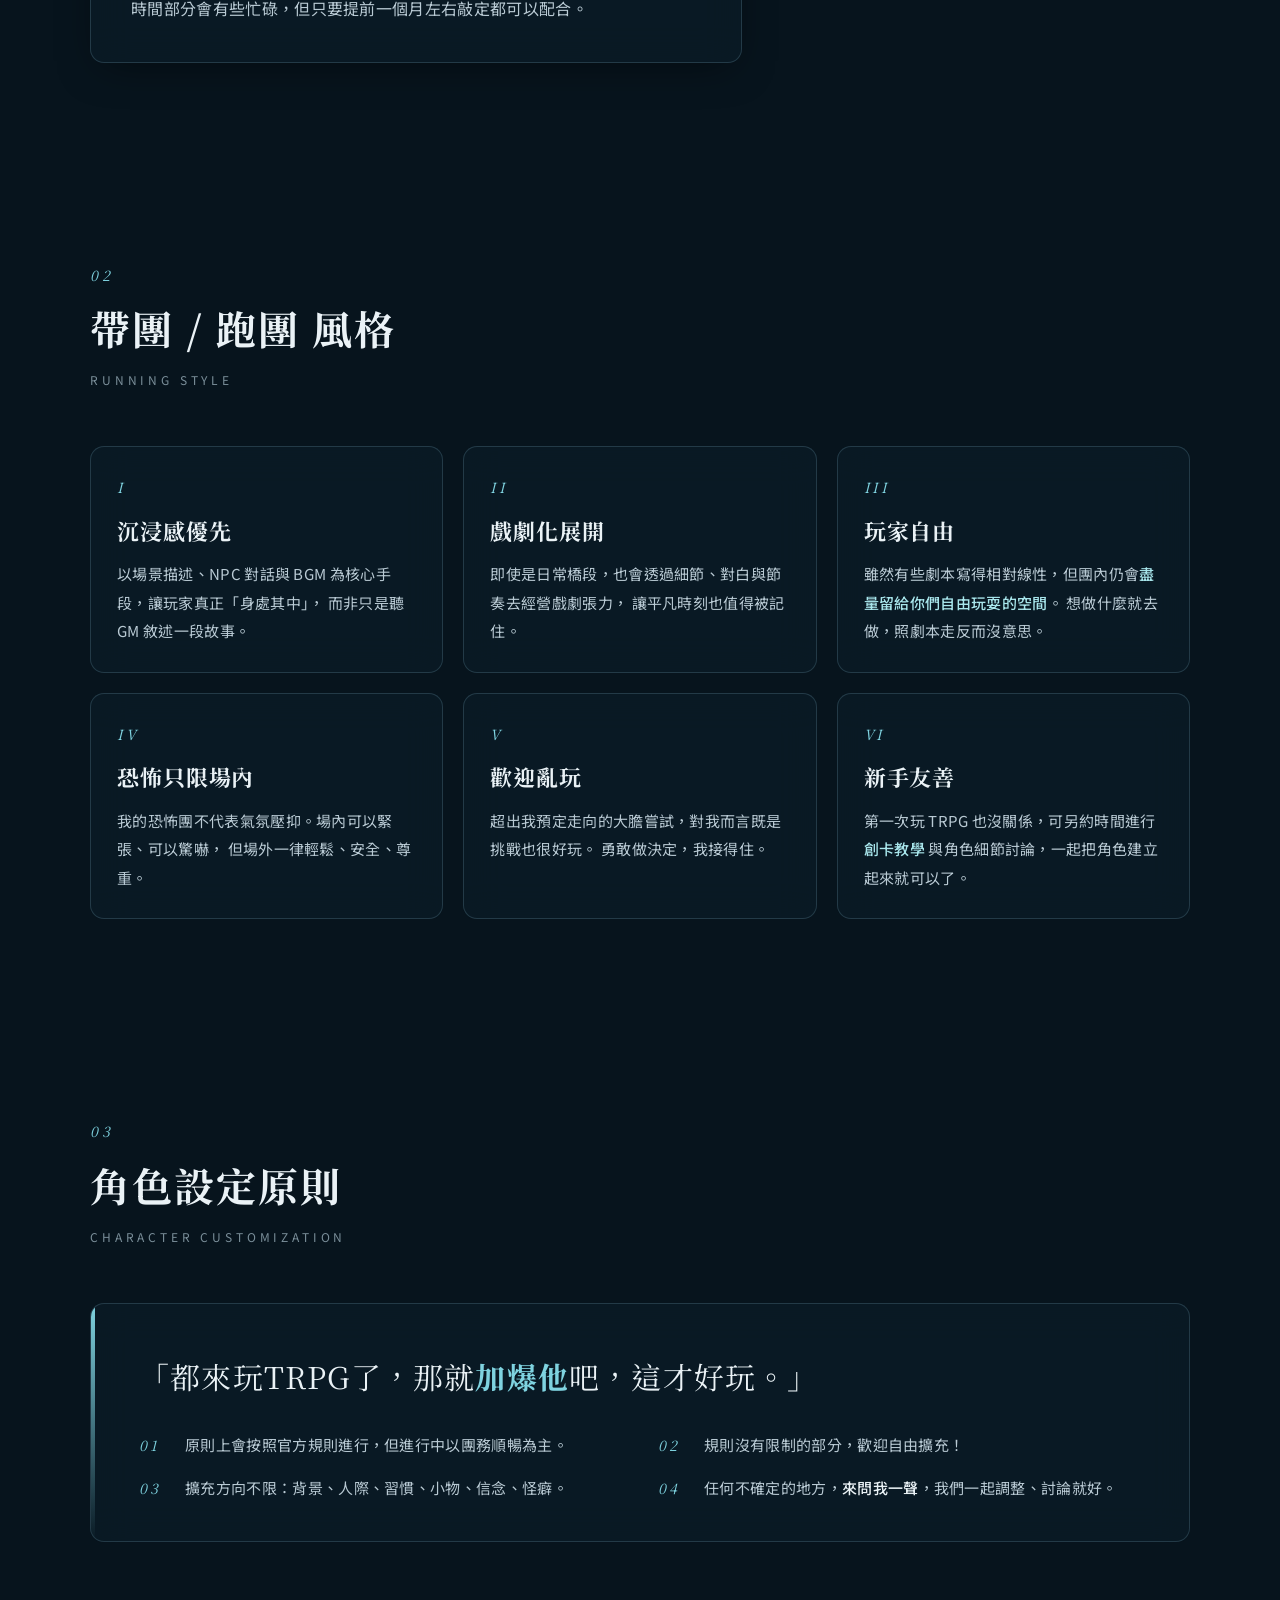
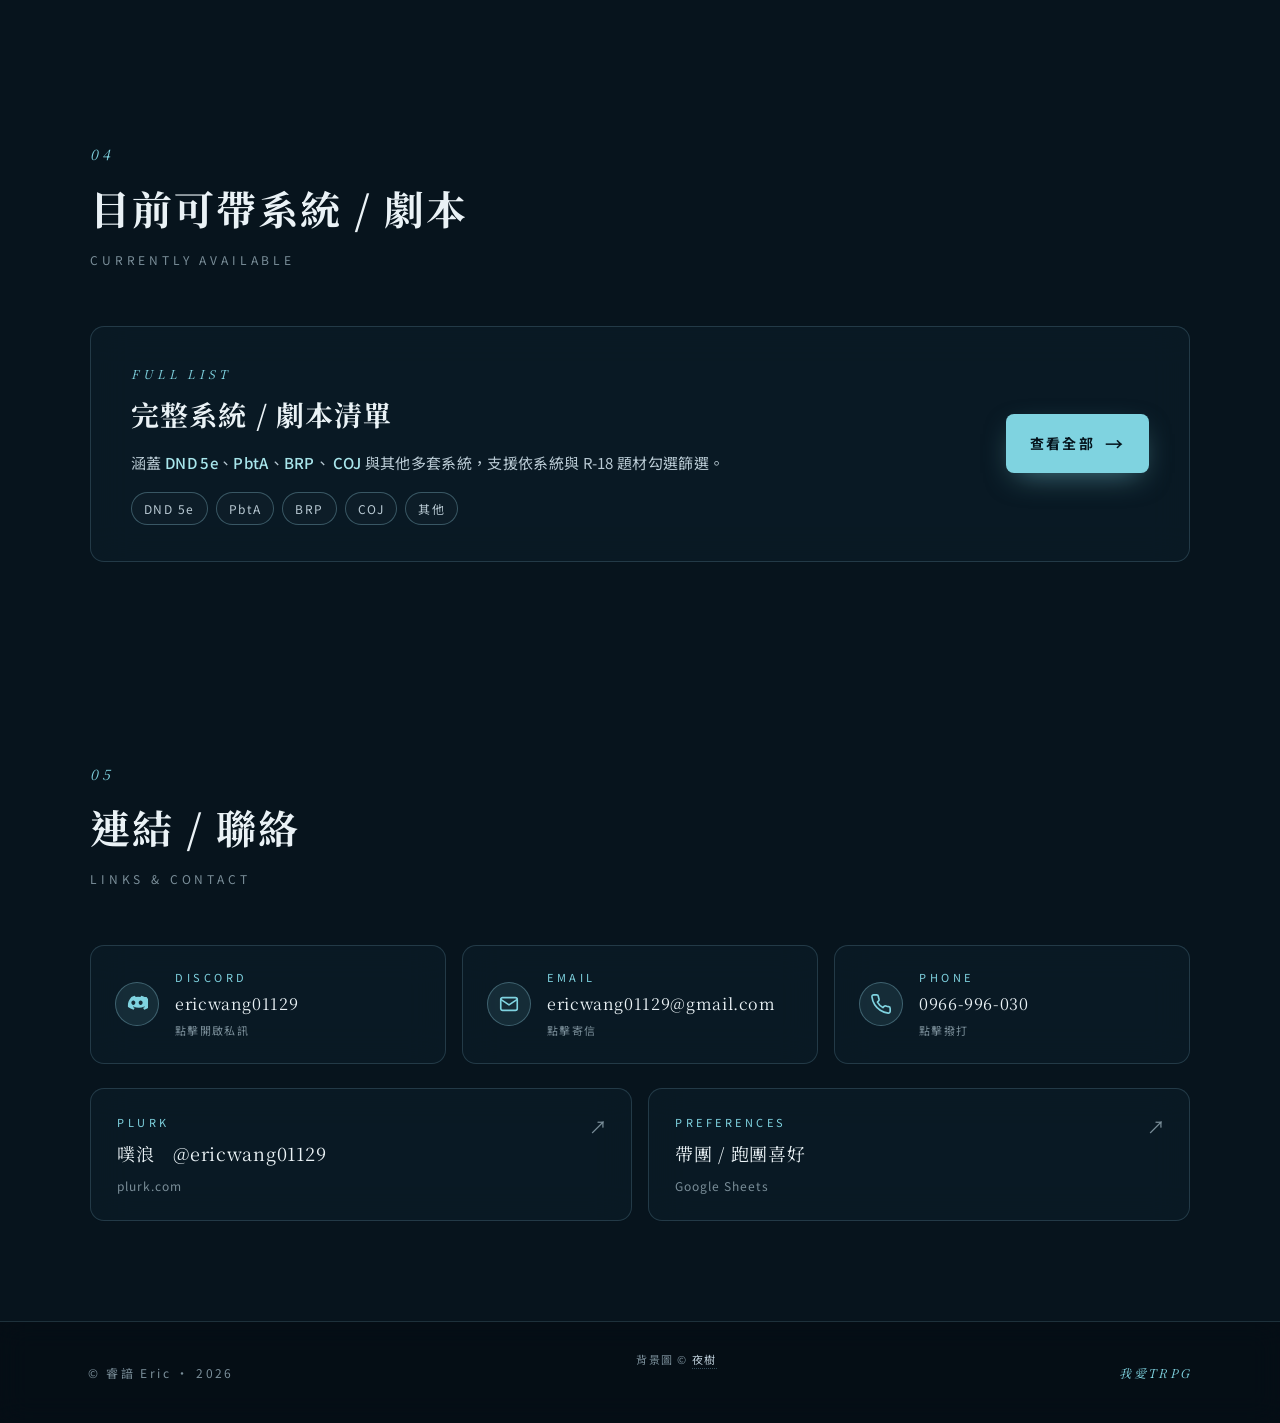
==== commit 1f46e503: "feat: slow bg video to 0.5x, fit by width, drop poster fallback - script.js: set background <video> " ====
--- a/index.html
+++ b/index.html
@@ -13,7 +13,7 @@
 </head>
 <body>
 
-<video class="bg-layer" aria-hidden="true" autoplay loop muted playsinline poster="background.png">
+<video class="bg-layer" aria-hidden="true" autoplay loop muted playsinline>
   <source src="background.webm" type="video/webm" />
 </video>
 <div class="bg-veil" aria-hidden="true"></div>
--- a/style.css
+++ b/style.css
@@ -46,15 +46,13 @@
 /* ---------- background layers ---------- */
 .bg-layer {
   position: fixed;
-  inset: 0;
+  left: 0;
+  top: 50%;
   z-index: -2;
   width: 100%;
-  height: 100%;
-  object-fit: cover;
-  object-position: center top;
-  background: var(--c-bg);
+  height: auto;
+  transform: translateY(-50%);
   filter: saturate(1.05) brightness(0.55);
-  transform: scale(1.03);
 }
 .bg-veil {
   position: fixed;
